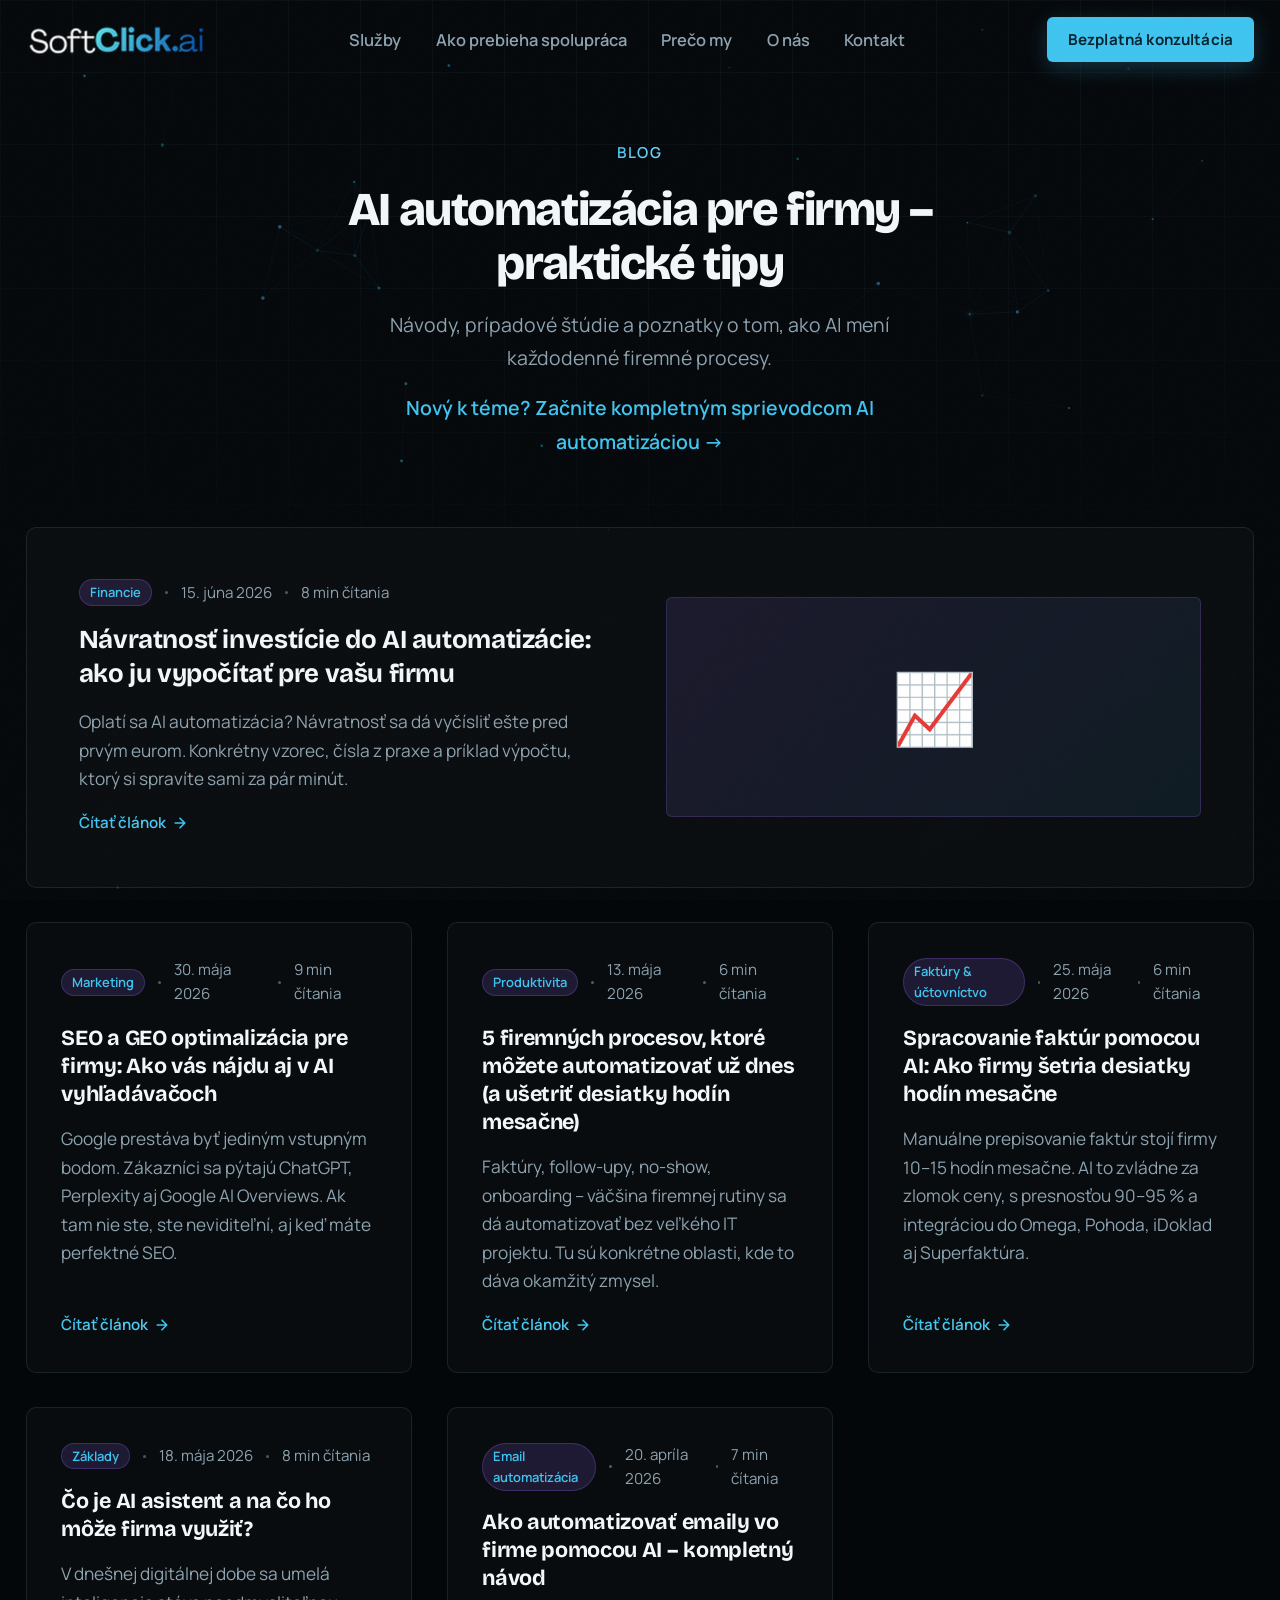
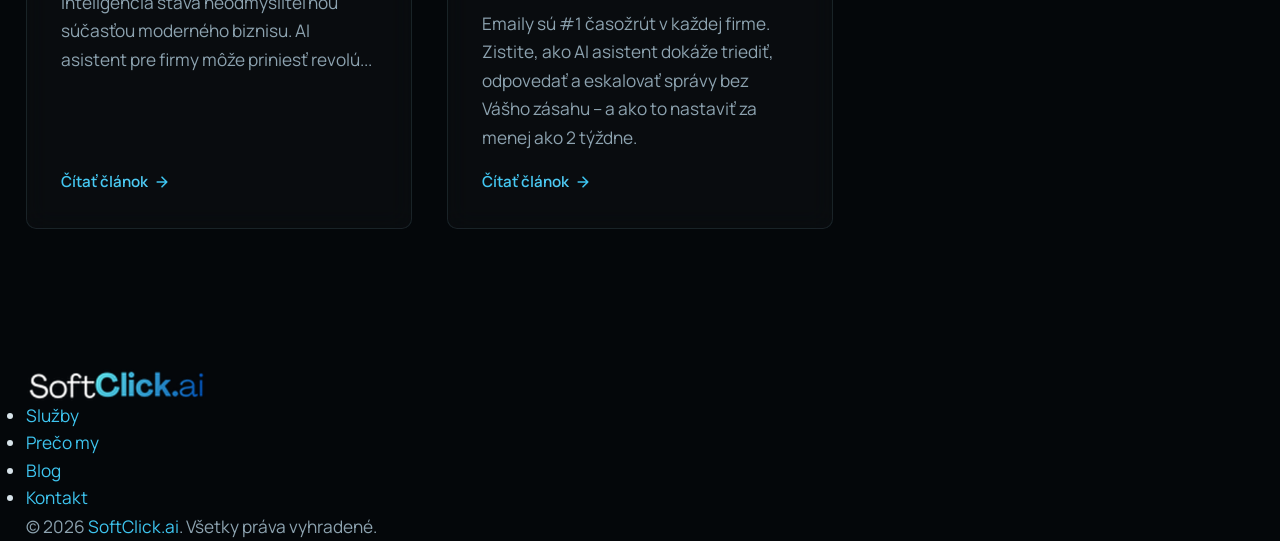
==== blog/index.html @ 1615fe92 "SEO fixes + hero redizajn (fonty, hero-console sekcia) SEO opravy: - Odstranene 2 mrtve odkazy a dup" ====
<!DOCTYPE html>
<html lang="sk">
<head>
  <meta charset="UTF-8">
  <meta name="viewport" content="width=device-width, initial-scale=1.0">
  <title>Blog o AI automatizácii | SoftClick.ai</title>
  <meta name="description" content="Praktické tipy a návody o AI automatizácii pre firmy. Zistite, ako ušetriť 2–4 hodiny denne pomocou AI asistentov, automatizácie emailov a CRM.">
  <meta name="robots" content="index, follow">
  <link rel="canonical" href="https://softclick.ai/blog/">
  <meta property="og:title" content="Blog o AI automatizácii | SoftClick.ai">
  <meta property="og:description" content="Praktické tipy a návody o AI automatizácii pre firmy.">
  <meta property="og:type" content="website">
  <meta property="og:url" content="https://softclick.ai/blog/">
  <meta property="og:image" content="https://softclick.ai/assets/og-image.png">
  <meta property="og:locale" content="sk_SK">
  <meta property="og:site_name" content="SoftClick.ai">
  <link rel="icon" type="image/png" sizes="32x32" href="../assets/favicon-32.png">
  <link rel="icon" type="image/png" sizes="180x180" href="../assets/favicon.png">
  <link rel="apple-touch-icon" sizes="180x180" href="../assets/favicon.png">

  <script type="application/ld+json">
  {
    "@context": "https://schema.org",
    "@type": "Blog",
    "name": "SoftClick.ai Blog",
    "url": "https://softclick.ai/blog/",
    "description": "Praktické tipy a návody o AI automatizácii pre firmy.",
    "publisher": {
      "@type": "Organization",
      "name": "SoftClick.ai",
      "url": "https://softclick.ai",
      "logo": {"@type": "ImageObject", "url": "https://softclick.ai/assets/favicon.png", "width": 180, "height": 180}
    },
    "inLanguage": "sk"
  }
  </script>

  <link rel="preconnect" href="https://fonts.googleapis.com">
  <link rel="preconnect" href="https://fonts.gstatic.com" crossorigin>
  <link href="https://fonts.googleapis.com/css2?family=Bricolage+Grotesque:opsz,wght@12..96,500;12..96,600;12..96,700;12..96,800&family=Manrope:wght@400;500;600;700;800&family=IBM+Plex+Mono:wght@400;500;600&display=swap" rel="stylesheet">
  <link rel="stylesheet" href="../css/variables.css">
  <link rel="stylesheet" href="../css/base.css">
  <link rel="stylesheet" href="../css/header.css">
  <link rel="stylesheet" href="../css/buttons.css">
  <link rel="stylesheet" href="../css/responsive.css">

  <style>
    /* Blog-specific styles */
    .blog-hero {
      text-align: center;
      padding: var(--space-5xl) var(--space-lg) var(--space-3xl);
      max-width: 47.5rem;
      margin: 0 auto;
    }
    .blog-hero__label {
      display: inline-block;
      font-size: var(--font-size-sm);
      font-weight: 600;
      letter-spacing: 0.12em;
      text-transform: uppercase;
      background: linear-gradient(135deg, var(--accent-violet), var(--accent-blue));
      -webkit-background-clip: text;
      -webkit-text-fill-color: transparent;
      background-clip: text;
      margin-bottom: var(--space-md);
    }
    .blog-hero h1 {
      font-size: var(--section-title);
      font-weight: 800;
      color: var(--text-heading);
      line-height: 1.15;
      margin-bottom: var(--space-md);
      letter-spacing: -0.03em;
    }
    .blog-hero p {
      font-size: var(--font-size-lg);
      color: var(--text-muted);
      max-width: 560px;
      margin: 0 auto;
    }

    /* Grid */
    .blog-grid-section {
      max-width: var(--container-max);
      margin: 0 auto;
      padding: 0 var(--container-padding) var(--space-5xl);
    }
    .blog-grid {
      display: grid;
      grid-template-columns: repeat(auto-fill, minmax(340px, 1fr));
      gap: var(--space-xl);
    }

    /* Card */
    .blog-card {
      background: var(--card-bg);
      border: 1px solid var(--card-border);
      border-radius: var(--radius-lg);
      padding: var(--space-xl);
      display: flex;
      flex-direction: column;
      gap: var(--space-md);
      text-decoration: none;
      transition: border-color var(--transition-base), transform var(--transition-base), box-shadow var(--transition-base);
      backdrop-filter: blur(12px);
    }
    .blog-card:hover {
      border-color: var(--card-border-hover);
      transform: translateY(-4px);
      box-shadow: var(--shadow-glow);
    }
    .blog-card__meta {
      display: flex;
      align-items: center;
      gap: var(--space-sm);
      font-size: var(--font-size-sm);
      color: var(--text-muted);
    }
    .blog-card__tag {
      display: inline-block;
      padding: 2px 10px;
      border-radius: var(--radius-full);
      background: rgba(155, 108, 255, 0.15);
      border: 1px solid rgba(155, 108, 255, 0.25);
      color: var(--accent-violet);
      font-size: 0.75rem;
      font-weight: 600;
    }
    .blog-card__dot {
      width: 3px;
      height: 3px;
      border-radius: 50%;
      background: var(--text-muted);
      opacity: 0.5;
    }
    .blog-card h2 {
      font-size: var(--font-size-xl);
      font-weight: 700;
      color: var(--text-heading);
      line-height: 1.3;
      margin: 0;
    }
    .blog-card p {
      font-size: var(--font-size-base);
      color: var(--text-muted);
      line-height: 1.65;
      margin: 0;
      flex: 1;
    }
    .blog-card__cta {
      display: flex;
      align-items: center;
      gap: 6px;
      font-size: var(--font-size-sm);
      font-weight: 600;
      background: linear-gradient(135deg, var(--accent-violet), var(--accent-blue));
      -webkit-background-clip: text;
      -webkit-text-fill-color: transparent;
      background-clip: text;
      margin-top: auto;
    }
    .blog-card__cta svg {
      stroke: var(--accent-violet);
      flex-shrink: 0;
      transition: transform var(--transition-fast);
    }
    .blog-card:hover .blog-card__cta svg {
      transform: translateX(4px);
    }

    /* Featured card */
    .blog-card--featured {
      grid-column: 1 / -1;
      display: grid;
      grid-template-columns: 1fr 1fr;
      gap: var(--space-2xl);
      align-items: center;
      padding: var(--space-2xl);
    }
    .blog-card--featured .blog-card__content {
      display: flex;
      flex-direction: column;
      gap: var(--space-md);
    }
    .blog-card--featured h2 {
      font-size: var(--font-size-2xl);
    }
    .blog-card--featured .blog-card__visual {
      background: linear-gradient(135deg, rgba(155,108,255,0.12) 0%, rgba(61,184,255,0.08) 100%);
      border: 1px solid rgba(155,108,255,0.2);
      border-radius: var(--radius-md);
      height: 220px;
      display: flex;
      align-items: center;
      justify-content: center;
      font-size: 4rem;
    }

    @media (max-width: 768px) {
      .blog-card--featured {
        grid-template-columns: 1fr;
      }
      .blog-card--featured .blog-card__visual {
        display: none;
      }
      .blog-grid {
        grid-template-columns: 1fr;
      }
    }
  </style>
  <noscript><style>body{opacity:1!important;}</style></noscript>
</head>
<body>

  <div class="aurora-bg" aria-hidden="true">
    <div class="aurora-layer aurora-layer--1"></div>
    <div class="aurora-layer aurora-layer--2"></div>
    <div class="aurora-layer aurora-layer--3"></div>
    <div class="aurora-layer aurora-layer--4"></div>
  </div>

  <canvas id="stars-canvas" aria-hidden="true"></canvas>

  <div class="page-wrapper">

    <header class="site-header" role="banner">
      <div class="header-inner">
        <a href="/" class="logo" aria-label="SoftClick.ai – Domov">
          <img src="../assets/logo-header.webp" alt="SoftClick.ai" class="logo-img">
        </a>
        <nav aria-label="Hlavná navigácia">
          <ul class="nav-links">
            <li><a href="/#sluzby">Služby</a></li>
            <li><a href="/#proces">Ako prebieha spolupráca</a></li>
            <li><a href="/#preco">Prečo my</a></li>
            <li><a href="/#onas">O nás</a></li>
            <li><a href="/#kontakt">Kontakt</a></li>
          </ul>
        </nav>
        <div class="header-cta">
          <a href="/#kontakt" class="btn btn-primary btn-sm">Bezplatná konzultácia</a>
        </div>
        <button class="hamburger" aria-label="Otvoriť menu" aria-expanded="false" aria-controls="mobile-menu">
          <span></span><span></span><span></span>
        </button>
      </div>
    </header>

    <main id="main">

      <section class="blog-hero">
        <span class="blog-hero__label">Blog</span>
        <h1>AI automatizácia pre firmy – praktické tipy</h1>
        <p>Návody, prípadové štúdie a poznatky o tom, ako AI mení každodenné firemné procesy.</p>
        <p style="margin-top:var(--space-md)"><a href="/ai-automatizacia.html" style="font-weight:600">Nový k téme? Začnite kompletným sprievodcom AI automatizáciou →</a></p>
      </section>

      <section class="blog-grid-section">
        <div class="blog-grid">

          <!-- Featured article -->
          <a href="/blog/navratnost-investicie-do-ai.html" class="blog-card blog-card--featured">
            <div class="blog-card__content">
              <div class="blog-card__meta">
                <span class="blog-card__tag">Financie</span>
                <span class="blog-card__dot"></span>
                <span>15. júna 2026</span>
                <span class="blog-card__dot"></span>
                <span>8 min čítania</span>
              </div>
              <h2>Návratnosť investície do AI automatizácie: ako ju vypočítať pre vašu firmu</h2>
              <p>Oplatí sa AI automatizácia? Návratnosť sa dá vyčísliť ešte pred prvým eurom. Konkrétny vzorec, čísla z praxe a príklad výpočtu, ktorý si spravíte sami za pár minút.</p>
              <span class="blog-card__cta">
                Čítať článok
                <svg width="16" height="16" viewBox="0 0 20 20" fill="none">
                  <path d="M4 10h12M10 4l6 6-6 6" stroke-width="2" stroke-linecap="round" stroke-linejoin="round"/>
                </svg>
              </span>
            </div>
            <div class="blog-card__visual" aria-hidden="true">📈</div>
          </a>

          <!-- Article: seo-geo-optimalizacia -->
          <a href="/blog/seo-geo-optimalizacia-pre-firmy.html" class="blog-card">
            <div class="blog-card__meta">
              <span class="blog-card__tag">Marketing</span>
              <span class="blog-card__dot"></span>
              <span>30. mája 2026</span>
              <span class="blog-card__dot"></span>
              <span>9 min čítania</span>
            </div>
            <h2>SEO a GEO optimalizácia pre firmy: Ako vás nájdu aj v AI vyhľadávačoch</h2>
            <p>Google prestáva byť jediným vstupným bodom. Zákazníci sa pýtajú ChatGPT, Perplexity aj Google AI Overviews. Ak tam nie ste, ste neviditeľní, aj keď máte perfektné SEO.</p>
            <span class="blog-card__cta">
              Čítať článok
              <svg width="16" height="16" viewBox="0 0 20 20" fill="none">
                <path d="M4 10h12M10 4l6 6-6 6" stroke-width="2" stroke-linecap="round" stroke-linejoin="round"/>
              </svg>
            </span>
          </a>

          <!-- Article: 5-firemnych-procesov -->
          <a href="/blog/5-firemnych-procesov-na-automatizaciu.html" class="blog-card">
            <div class="blog-card__meta">
              <span class="blog-card__tag">Produktivita</span>
              <span class="blog-card__dot"></span>
              <span>13. mája 2026</span>
              <span class="blog-card__dot"></span>
              <span>6 min čítania</span>
            </div>
            <h2>5 firemných procesov, ktoré môžete automatizovať už dnes (a ušetriť desiatky hodín mesačne)</h2>
            <p>Faktúry, follow-upy, no-show, onboarding – väčšina firemnej rutiny sa dá automatizovať bez veľkého IT projektu. Tu sú konkrétne oblasti, kde to dáva okamžitý zmysel.</p>
            <span class="blog-card__cta">
              Čítať článok
              <svg width="16" height="16" viewBox="0 0 20 20" fill="none">
                <path d="M4 10h12M10 4l6 6-6 6" stroke-width="2" stroke-linecap="round" stroke-linejoin="round"/>
              </svg>
            </span>
          </a>

          
          <!-- Article: spracovanie-faktur-ai -->
          <a href="/blog/spracovanie-faktur-ai.html" class="blog-card">
            <div class="blog-card__meta">
              <span class="blog-card__tag">Faktúry &amp; účtovníctvo</span>
              <span class="blog-card__dot"></span>
              <span>25. mája 2026</span>
              <span class="blog-card__dot"></span>
              <span>6 min čítania</span>
            </div>
            <h2>Spracovanie faktúr pomocou AI: Ako firmy šetria desiatky hodín mesačne</h2>
            <p>Manuálne prepisovanie faktúr stojí firmy 10–15 hodín mesačne. AI to zvládne za zlomok ceny, s presnosťou 90–95 % a integráciou do Omega, Pohoda, iDoklad aj Superfaktúra.</p>
            <span class="blog-card__cta">
              Čítať článok
              <svg width="16" height="16" viewBox="0 0 20 20" fill="none">
                <path d="M4 10h12M10 4l6 6-6 6" stroke-width="2" stroke-linecap="round" stroke-linejoin="round"/>
              </svg>
            </span>
          </a>

          <!-- Article: co-je-ai-asistent -->
          <a href="/blog/co-je-ai-asistent.html" class="blog-card">
            <div class="blog-card__meta">
              <span class="blog-card__tag">Základy</span>
              <span class="blog-card__dot"></span>
              <span>18. mája 2026</span>
              <span class="blog-card__dot"></span>
              <span>8 min čítania</span>
            </div>
            <h2>Čo je AI asistent a na čo ho môže firma využiť?</h2>
            <p>V dnešnej digitálnej dobe sa umelá inteligencia stáva neodmysliteľnou súčasťou moderného biznisu. AI asistent pre firmy môže priniesť revolú...</p>
            <span class="blog-card__cta">
              Čítať článok
              <svg width="16" height="16" viewBox="0 0 20 20" fill="none">
                <path d="M4 10h12M10 4l6 6-6 6" stroke-width="2" stroke-linecap="round" stroke-linejoin="round"/>
              </svg>
            </span>
          </a>

          <!-- Article: ai-automatizacia-emailov -->
          <a href="/blog/ai-automatizacia-emailov.html" class="blog-card">
            <div class="blog-card__meta">
              <span class="blog-card__tag">Email automatizácia</span>
              <span class="blog-card__dot"></span>
              <span>20. apríla 2026</span>
              <span class="blog-card__dot"></span>
              <span>7 min čítania</span>
            </div>
            <h2>Ako automatizovať emaily vo firme pomocou AI – kompletný návod</h2>
            <p>Emaily sú #1 časožrút v každej firme. Zistite, ako AI asistent dokáže triediť, odpovedať a eskalovať správy bez Vášho zásahu – a ako to nastaviť za menej ako 2 týždne.</p>
            <span class="blog-card__cta">
              Čítať článok
              <svg width="16" height="16" viewBox="0 0 20 20" fill="none">
                <path d="M4 10h12M10 4l6 6-6 6" stroke-width="2" stroke-linecap="round" stroke-linejoin="round"/>
              </svg>
            </span>
          </a>

        </div>
      </section>

    </main>

    <footer class="site-footer" role="contentinfo">
      <div class="container">
        <div class="footer-inner">
          <a href="/" class="footer-logo logo" aria-label="SoftClick.ai">
            <img src="../assets/logo-header.webp" alt="SoftClick.ai" class="logo-img">
          </a>
          <ul class="footer-links">
            <li><a href="/#sluzby">Služby</a></li>
            <li><a href="/#preco">Prečo my</a></li>
            <li><a href="/blog/">Blog</a></li>
            <li><a href="/#kontakt">Kontakt</a></li>
          </ul>
          <p class="footer-copy">&copy; 2026 <a href="/">SoftClick.ai</a>. Všetky práva vyhradené.</p>
        </div>
      </div>
    </footer>

  </div>

  <script src="../js/stars.js"></script>
  <script src="../js/main.js"></script>
  <script src="../js/animations.js"></script>
</body>
</html>
---- css/variables.css ----
:root {
  /* ============================================================
     SoftClick.ai design system — "Blueprint"
     Ink-black base + one cyan accent drawn from the logo wordmark.
     Single accent temperature, hairline borders, mono details.
     ============================================================ */

  /* Core surfaces */
  --ink-0: #04070A;                       /* page background */
  --ink-1: #070D12;                       /* raised surface */
  --ink-2: #0A1219;                       /* panels, console */
  --line: rgba(151, 194, 216, 0.12);      /* hairline borders */
  --line-strong: rgba(151, 194, 216, 0.26);

  /* Brand accent (from logo gradient) */
  --accent: #3EC5F0;
  --accent-bright: #7ADCFF;
  --accent-deep: #1587C9;
  --accent-ink: #04222F;                  /* text on accent fills */
  --accent-dim: rgba(62, 197, 240, 0.14);

  /* Text */
  --text-heading: #F2F7FA;
  --text-light: #D7E3EA;
  --text-muted: #8DA3B0;

  /* Typography */
  --font-display: 'Bricolage Grotesque', 'Manrope', -apple-system, BlinkMacSystemFont, sans-serif;
  --font-family: 'Manrope', -apple-system, BlinkMacSystemFont, 'Segoe UI', sans-serif;
  --font-mono: 'IBM Plex Mono', 'SF Mono', Menlo, monospace;
  --font-size-base: 1rem;
  --font-size-sm: 0.875rem;
  --font-size-lg: 1.125rem;
  --font-size-xl: 1.25rem;
  --font-size-2xl: 1.5rem;
  --font-size-3xl: 2rem;
  --font-size-4xl: 2.5rem;
  --hero-headline: clamp(2.5rem, 4.2vw + 1rem, 5.25rem);
  --section-title: clamp(1.85rem, 3vw + 0.5rem, 3.1rem);

  /* Spacing */
  --space-xs: 0.5rem;
  --space-sm: 0.75rem;
  --space-md: 1rem;
  --space-lg: 1.5rem;
  --space-xl: 2rem;
  --space-2xl: 3rem;
  --space-3xl: 4rem;
  --space-4xl: 6rem;
  --space-5xl: 8rem;

  /* Layout */
  --container-max: clamp(1280px, 90vw, 1680px);
  --container-padding: 1.5rem;
  --header-height: 80px;
  --header-height-scrolled: 64px;

  /* Border radius — tighter, engineered */
  --radius-sm: 4px;
  --radius-md: 6px;
  --radius-lg: 10px;
  --radius-xl: 14px;
  --radius-full: 9999px;

  /* Transitions */
  --transition-base: 300ms cubic-bezier(0.4, 0, 0.2, 1);
  --transition-fast: 150ms cubic-bezier(0.4, 0, 0.2, 1);
  --transition-slow: 500ms cubic-bezier(0.4, 0, 0.2, 1);

  /* Shadows — depth, not neon */
  --shadow-card: 0 12px 32px rgba(0, 0, 0, 0.35);
  --shadow-glow: 0 8px 28px rgba(62, 197, 240, 0.14);
  --shadow-glow-strong: 0 12px 44px rgba(62, 197, 240, 0.22);

  /* ------------------------------------------------------------
     Legacy aliases — blog pages and older markup reference these
     names inline; they now resolve to the Blueprint palette.
     ------------------------------------------------------------ */
  --deep-navy: var(--ink-0);
  --cosmic-indigo: var(--ink-1);
  --deep-purple: var(--ink-1);
  --accent-violet: var(--accent);
  --accent-blue: var(--accent-bright);
  --accent-magenta: var(--accent);
  --accent-pink: var(--accent-bright);
  --accent-cyan: var(--accent);
  --accent-teal: var(--accent-deep);
  --cta-gradient: linear-gradient(115deg, var(--accent-bright) 0%, var(--accent) 55%, var(--accent-deep) 100%);
  --cta-gradient-hover: linear-gradient(115deg, #93E4FF 0%, #5CD1F7 55%, #1E96DB 100%);
  --card-bg: rgba(255, 255, 255, 0.022);
  --card-border: var(--line);
  --card-border-hover: rgba(62, 197, 240, 0.45);
  --glass-bg: rgba(4, 7, 10, 0.82);
  --glass-border: var(--line);
}
---- css/base.css ----
/* Reset */
*,
*::before,
*::after {
  margin: 0;
  padding: 0;
  box-sizing: border-box;
}

html {
  /* Plynulé škálovanie celého webu so šírkou okna ("zoom").
     ≤1024px → 16px (mobil/tablet bez zmeny), 1920px → ~20,5px, strop 22px pre 2560px+. */
  font-size: clamp(1rem, 0.68rem + 0.5vw, 1.375rem);
  scroll-behavior: smooth;
  -webkit-font-smoothing: antialiased;
  -moz-osx-font-smoothing: grayscale;
  scroll-padding-top: var(--header-height);
}

body {
  font-family: var(--font-family);
  font-size: var(--font-size-base);
  line-height: 1.6;
  color: var(--text-light);
  background-color: var(--ink-0);
  overflow-x: hidden;
  position: relative;
  min-height: 100vh;
}

/* Blueprint grid — fine hairline cells fading toward the bottom */
body::before {
  content: '';
  position: fixed;
  inset: 0;
  background-image:
    linear-gradient(rgba(151, 194, 216, 0.045) 1px, transparent 1px),
    linear-gradient(90deg, rgba(151, 194, 216, 0.045) 1px, transparent 1px);
  background-size: 72px 72px;
  mask-image: radial-gradient(ellipse 120% 90% at 50% 0%, black 30%, transparent 85%);
  -webkit-mask-image: radial-gradient(ellipse 120% 90% at 50% 0%, black 30%, transparent 85%);
  pointer-events: none;
  z-index: 0;
}

/* Film grain — kills the "flat AI gradient" feel */
body::after {
  content: '';
  position: fixed;
  inset: 0;
  background-image: url("data:image/svg+xml,%3Csvg xmlns='http://www.w3.org/2000/svg' width='160' height='160'%3E%3Cfilter id='n'%3E%3CfeTurbulence type='fractalNoise' baseFrequency='0.9' numOctaves='2' stitchTiles='stitch'/%3E%3C/filter%3E%3Crect width='100%25' height='100%25' filter='url(%23n)'/%3E%3C/svg%3E");
  opacity: 0.035;
  pointer-events: none;
  z-index: 5;
}

/* Legacy aurora layers (present in all page shells) — retired */
.aurora-bg {
  display: none;
}

/* Interactive lattice canvas */
#stars-canvas {
  position: fixed;
  top: 0;
  left: 0;
  width: 100%;
  height: 100%;
  z-index: 0;
  pointer-events: none;
}

/* Main content above background */
.page-wrapper {
  position: relative;
  z-index: 1;
}

/* Scroll progress bar (injected by main.js) */
.scroll-progress {
  position: fixed;
  top: 0;
  left: 0;
  width: 100%;
  height: 2px;
  background: var(--cta-gradient);
  transform: scaleX(0);
  transform-origin: left;
  z-index: 1200;
  pointer-events: none;
}

/* Skip to content - accessibility */
.skip-to-content {
  position: absolute;
  top: -100px;
  left: 50%;
  transform: translateX(-50%);
  padding: var(--space-sm) var(--space-lg);
  background: var(--accent);
  color: var(--accent-ink);
  border-radius: var(--radius-md);
  z-index: 10000;
  font-weight: 700;
  text-decoration: none;
  transition: top var(--transition-fast);
}

.skip-to-content:focus {
  top: var(--space-md);
}

/* Container */
.container {
  width: 100%;
  max-width: var(--container-max);
  margin: 0 auto;
  padding: 0 var(--container-padding);
}

/* Section base */
.section {
  padding: var(--space-5xl) 0;
  position: relative;
}

.section-header {
  text-align: center;
  margin-bottom: var(--space-4xl);
}

/* Mono technical label with accent tick */
.section-label {
  display: inline-flex;
  align-items: center;
  gap: 0.6em;
  font-family: var(--font-mono);
  font-size: 0.8rem;
  font-weight: 500;
  text-transform: uppercase;
  letter-spacing: 0.22em;
  color: var(--accent);
  margin-bottom: var(--space-md);
}

.section-label::before,
.section-label::after {
  content: '';
  width: 7px;
  height: 7px;
  border: 1px solid var(--accent);
  transform: rotate(45deg);
  opacity: 0.7;
}

.section-title {
  font-family: var(--font-display);
  font-size: var(--section-title);
  font-weight: 700;
  letter-spacing: -0.02em;
  color: var(--text-heading);
  line-height: 1.15;
  margin-bottom: var(--space-lg);
}

.section-subtitle {
  font-size: var(--font-size-lg);
  color: var(--text-muted);
  max-width: 40rem;
  margin: 0 auto;
  line-height: 1.7;
  text-wrap: pretty;
}

/* Typography */
h1, h2, h3, h4, h5, h6 {
  font-family: var(--font-display);
  font-weight: 700;
  line-height: 1.2;
  letter-spacing: -0.015em;
  color: var(--text-heading);
}

p {
  color: var(--text-muted);
  line-height: 1.7;
  text-wrap: pretty;
}

a {
  color: var(--accent);
  text-decoration: none;
  transition: color var(--transition-fast);
}

a:hover {
  color: var(--accent-bright);
}

/* Focus styles */
:focus-visible {
  outline: 2px solid var(--accent);
  outline-offset: 2px;
}

/* Selection */
::selection {
  background: rgba(62, 197, 240, 0.28);
  color: var(--text-heading);
}

/* Scroll animations */
.animate-on-scroll {
  opacity: 0;
  transform: translateY(26px);
  transition: opacity 0.7s cubic-bezier(0.22, 1, 0.36, 1), transform 0.7s cubic-bezier(0.22, 1, 0.36, 1);
}

.animate-on-scroll.is-visible {
  opacity: 1;
  transform: translateY(0);
}

/* Staggered children */
.stagger-children .animate-on-scroll:nth-child(1) { transition-delay: 0ms; }
.stagger-children .animate-on-scroll:nth-child(2) { transition-delay: 80ms; }
.stagger-children .animate-on-scroll:nth-child(3) { transition-delay: 160ms; }
.stagger-children .animate-on-scroll:nth-child(4) { transition-delay: 240ms; }
.stagger-children .animate-on-scroll:nth-child(5) { transition-delay: 320ms; }
.stagger-children .animate-on-scroll:nth-child(6) { transition-delay: 400ms; }
.stagger-children .animate-on-scroll:nth-child(7) { transition-delay: 480ms; }
.stagger-children .animate-on-scroll:nth-child(8) { transition-delay: 560ms; }
.stagger-children .animate-on-scroll:nth-child(9) { transition-delay: 640ms; }
.stagger-children .animate-on-scroll:nth-child(10) { transition-delay: 720ms; }

/* Spotlight cards — JS feeds --mx/--my as cursor coordinates */
.spotlight-card {
  position: relative;
  overflow: hidden;
}

.spotlight-card::before {
  content: '';
  position: absolute;
  inset: 0;
  background: radial-gradient(320px circle at var(--mx, 50%) var(--my, 50%), rgba(62, 197, 240, 0.09), transparent 65%);
  opacity: 0;
  transition: opacity var(--transition-base);
  pointer-events: none;
}

.spotlight-card:hover::before {
  opacity: 1;
}

/* Corner "+" ticks — the blueprint signature frame */
.plus-frame {
  position: relative;
  border: 1px solid var(--line);
}

.plus-frame > .frame-tick {
  position: absolute;
  width: 15px;
  height: 15px;
  pointer-events: none;
  background-image:
    linear-gradient(var(--accent), var(--accent)),
    linear-gradient(var(--accent), var(--accent));
  background-size: 1px 15px, 15px 1px;
  background-position: center, center;
  background-repeat: no-repeat;
}

.plus-frame > .frame-tick:nth-child(1) { top: -8px; left: -8px; }
.plus-frame > .frame-tick:nth-child(2) { top: -8px; right: -8px; }
.plus-frame > .frame-tick:nth-child(3) { bottom: -8px; left: -8px; }
.plus-frame > .frame-tick:nth-child(4) { bottom: -8px; right: -8px; }

/* Reduced motion */
@media (prefers-reduced-motion: reduce) {
  html {
    scroll-behavior: auto;
  }

  .animate-on-scroll {
    opacity: 1;
    transform: none;
    transition: none;
  }

  *,
  *::before,
  *::after {
    animation-duration: 0.01ms !important;
    animation-iteration-count: 1 !important;
    transition-duration: 0.01ms !important;
  }
}

/* Utility: gradient text (brand cyan, echoes the logo wordmark) */
.gradient-text {
  background: var(--cta-gradient);
  -webkit-background-clip: text;
  background-clip: text;
  -webkit-text-fill-color: transparent;
}

/* Utility: divider line */
.section-divider {
  width: 100%;
  height: 1px;
  background: linear-gradient(90deg, transparent, var(--line), transparent);
  border: none;
}

/* Image defaults */
img {
  max-width: 100%;
  height: auto;
  display: block;
}
---- css/header.css ----
/* ===== STICKY HEADER ===== */
.site-header {
  position: fixed;
  top: 0;
  left: 0;
  width: 100%;
  height: var(--header-height);
  z-index: 1000;
  transition: all var(--transition-base);
  background: transparent;
}

.site-header.scrolled {
  height: var(--header-height-scrolled);
  background: var(--glass-bg);
  backdrop-filter: blur(16px);
  -webkit-backdrop-filter: blur(16px);
  border-bottom: 1px solid var(--line);
}

.header-inner {
  display: flex;
  align-items: center;
  justify-content: space-between;
  height: 100%;
  max-width: var(--container-max);
  margin: 0 auto;
  padding: 0 var(--container-padding);
}

/* Logo */
.logo {
  display: flex;
  align-items: center;
  gap: 0.5rem;
  text-decoration: none;
  font-size: 1.35rem;
  font-weight: 700;
  letter-spacing: -0.02em;
  z-index: 1001;
  flex-shrink: 0;
}

.logo-img {
  height: 34px;
  width: auto;
  transition: height var(--transition-base);
}

.site-header.scrolled .logo-img {
  height: 28px;
}

/* Navigation */
.nav-links {
  display: flex;
  align-items: center;
  gap: var(--space-xl);
  list-style: none;
}

.nav-links a {
  color: var(--text-muted);
  font-size: 0.95rem;
  font-weight: 600;
  transition: color var(--transition-fast);
  text-decoration: none;
  position: relative;
}

.nav-links a::after {
  content: '';
  position: absolute;
  bottom: -6px;
  left: 0;
  width: 100%;
  height: 1px;
  background: var(--accent);
  transform: scaleX(0);
  transform-origin: left;
  transition: transform var(--transition-base);
}

.nav-links a:hover {
  color: var(--text-heading);
}

.nav-links a:hover::after {
  transform: scaleX(1);
}

/* Scrollspy — current section */
.nav-links a.active {
  color: var(--accent);
}

.nav-links a.active::after {
  transform: scaleX(1);
}

/* Header CTA */
.header-cta {
  display: flex;
  align-items: center;
  gap: var(--space-md);
}

/* Hamburger */
.hamburger {
  display: none;
  flex-direction: column;
  justify-content: center;
  align-items: center;
  width: 40px;
  height: 40px;
  background: none;
  border: none;
  cursor: pointer;
  z-index: 1001;
  padding: 0;
}

.hamburger span {
  display: block;
  width: 24px;
  height: 2px;
  background: var(--text-light);
  border-radius: 2px;
  transition: all var(--transition-base);
}

.hamburger span:nth-child(1) {
  margin-bottom: 6px;
}

.hamburger span:nth-child(2) {
  margin-bottom: 6px;
}

/* Hamburger active state */
.hamburger.active span:nth-child(1) {
  transform: rotate(45deg) translate(5px, 6px);
}

.hamburger.active span:nth-child(2) {
  opacity: 0;
  transform: scaleX(0);
}

.hamburger.active span:nth-child(3) {
  transform: rotate(-45deg) translate(5px, -6px);
}

/* Mobile Menu Overlay */
.mobile-menu {
  display: none;
  position: fixed;
  top: 0;
  left: 0;
  width: 100%;
  height: 100vh;
  height: 100dvh;
  background: rgba(4, 7, 10, 0.96);
  backdrop-filter: blur(20px);
  -webkit-backdrop-filter: blur(20px);
  z-index: 999;
  opacity: 0;
  visibility: hidden;
  transition: opacity var(--transition-base), visibility var(--transition-base);
}

.mobile-menu.open {
  opacity: 1;
  visibility: visible;
}

.mobile-menu-inner {
  display: flex;
  flex-direction: column;
  justify-content: center;
  align-items: center;
  height: 100%;
  gap: var(--space-xl);
}

.mobile-menu-inner a {
  color: var(--text-light);
  font-family: var(--font-display);
  font-size: var(--font-size-2xl);
  font-weight: 600;
  text-decoration: none;
  opacity: 0;
  transform: translateY(20px);
  transition: opacity 0.4s ease, transform 0.4s ease, color var(--transition-fast);
}

.mobile-menu.open .mobile-menu-inner a {
  opacity: 1;
  transform: translateY(0);
}

.mobile-menu.open .mobile-menu-inner a:nth-child(1) { transition-delay: 100ms; }
.mobile-menu.open .mobile-menu-inner a:nth-child(2) { transition-delay: 150ms; }
.mobile-menu.open .mobile-menu-inner a:nth-child(3) { transition-delay: 200ms; }
.mobile-menu.open .mobile-menu-inner a:nth-child(4) { transition-delay: 250ms; }
.mobile-menu.open .mobile-menu-inner a:nth-child(5) { transition-delay: 300ms; }
.mobile-menu.open .mobile-menu-inner a:nth-child(6) { transition-delay: 350ms; }
.mobile-menu.open .mobile-menu-inner a:nth-child(7) { transition-delay: 400ms; }
.mobile-menu.open .mobile-menu-inner a:nth-child(8) { transition-delay: 450ms; }

.mobile-menu-inner a:hover {
  color: var(--accent);
}

/* Mobile language toggle animation */
.mobile-menu-inner .mobile-lang-toggle {
  opacity: 0;
  transform: translateY(20px);
  transition: opacity 0.4s ease, transform 0.4s ease;
}

.mobile-menu.open .mobile-menu-inner .mobile-lang-toggle {
  opacity: 1;
  transform: translateY(0);
  transition-delay: 380ms;
}
---- css/buttons.css ----
/* ===== BUTTONS ===== */

/* Base button */
.btn {
  display: inline-flex;
  align-items: center;
  justify-content: center;
  gap: var(--space-sm);
  font-family: var(--font-family);
  font-weight: 700;
  font-size: var(--font-size-base);
  letter-spacing: 0.01em;
  text-decoration: none;
  cursor: pointer;
  border-radius: var(--radius-md);
  padding: 0.85rem 1.9rem;
  transition: background var(--transition-base), border-color var(--transition-base),
              color var(--transition-base), box-shadow var(--transition-base);
  will-change: transform;
}

/* ===== PRIMARY CTA — solid brand cyan, ink text ===== */
.btn-primary {
  background: var(--accent);
  border: 1px solid transparent;
  color: var(--accent-ink);
  box-shadow: 0 6px 22px rgba(62, 197, 240, 0.22);
}

.btn-primary:hover {
  background: var(--accent-bright);
  color: var(--accent-ink);
  box-shadow: 0 10px 32px rgba(62, 197, 240, 0.32);
}

.btn-primary:active {
  transform: scale(0.98);
}

/* ===== SECONDARY — hairline outline ===== */
.btn-secondary {
  background: transparent;
  border: 1px solid var(--line-strong);
  color: var(--text-light);
}

.btn-secondary:hover {
  border-color: var(--accent);
  color: var(--text-heading);
  background: var(--accent-dim);
}

.btn-secondary:active {
  transform: scale(0.98);
}

/* ===== SMALL BUTTON (Header) ===== */
.btn-sm {
  padding: 0.55rem 1.15rem;
  font-size: var(--font-size-sm);
}

/* ===== LARGE BUTTON ===== */
.btn-lg {
  padding: 1rem 2.3rem;
  font-size: var(--font-size-lg);
}

/* ===== DOUBLE CHEVRON ARROW ===== */
.btn-arrow {
  display: inline-flex;
  width: 20px;
  height: 20px;
  margin-left: 0.35rem;
  transition: transform 0.3s cubic-bezier(0.22, 1, 0.36, 1);
}

.btn:hover .btn-arrow {
  transform: translateX(4px);
}

/* Focus visible */
.btn:focus-visible {
  outline: 2px solid var(--accent);
  outline-offset: 3px;
}
---- css/responsive.css ----
/* ===== RESPONSIVE STYLES ===== */

/* Tablet: 768px - 1023px */
@media (max-width: 1023px) {
  :root {
    --container-padding: 1.25rem;
  }

  .nav-links {
    display: none;
  }

  .header-cta .btn,
  .header-cta .lang-toggle {
    display: none;
  }

  .hamburger {
    display: flex;
  }

  .mobile-menu {
    display: block;
  }

  .hero-content {
    max-width: 100%;
  }

  .services-split {
    grid-template-columns: 1fr;
    gap: var(--space-2xl);
  }

  .services-left {
    position: static;
    height: auto;
    overflow: visible;
    padding: 0;
  }

  .services-right {
    padding-top: 0;
    padding-bottom: var(--space-2xl);
  }

  .stats-grid {
    grid-template-columns: repeat(2, 1fr);
  }

  .benefits-grid {
    grid-template-columns: repeat(2, 1fr);
  }

  .references-grid {
    grid-template-columns: repeat(2, 1fr);
  }

  .contact-grid {
    grid-template-columns: 1fr;
    gap: var(--space-2xl);
  }

  .process-timeline {
    max-width: 100%;
  }

  .carousel-video {
    max-height: 360px;
  }
}

/* Mobile: up to 767px */
@media (max-width: 767px) {
  :root {
    --space-5xl: 5rem;
    --space-4xl: 3.5rem;
    --container-padding: 1rem;
  }

  .hero {
    min-height: auto;
    padding-top: calc(var(--header-height) + var(--space-2xl));
    padding-bottom: var(--space-3xl);
  }

  .hero-headline {
    letter-spacing: -0.02em;
  }

  .hero-cta-group {
    flex-direction: column;
    align-items: stretch;
  }

  .hero-cta-group .btn {
    width: 100%;
    text-align: center;
  }

  .hero-orb {
    width: 300px;
    height: 300px;
    right: -20%;
    top: 5%;
  }

  .stats-grid {
    grid-template-columns: repeat(2, 1fr);
    gap: var(--space-md);
  }

  .stat-item {
    padding: var(--space-md);
  }

  .services-cards-grid {
    grid-template-columns: 1fr;
  }

  .carousel-video {
    max-height: 260px;
  }

  .carousel-controls {
    gap: var(--space-md);
    padding: var(--space-sm) var(--space-md);
  }

  .process-step {
    gap: var(--space-lg);
  }

  .process-step-number {
    width: 40px;
    height: 40px;
    font-size: var(--font-size-base);
  }

  .process-timeline::before {
    left: 19px;
  }

  .benefits-grid {
    grid-template-columns: 1fr;
  }

  .references-grid {
    grid-template-columns: 1fr;
  }

  .pricing-card {
    padding: var(--space-2xl) var(--space-lg);
  }

  .team-wrapper {
    grid-template-columns: 1fr;
  }

  .team-card {
    padding: var(--space-2xl);
  }

  .faq-question {
    font-size: var(--font-size-base);
    padding: var(--space-lg) 0;
  }

  .contact-grid {
    gap: var(--space-2xl);
  }

  .contact-form {
    padding: var(--space-lg);
  }

  .footer-inner {
    flex-direction: column;
    text-align: center;
  }

  .footer-links {
    flex-wrap: wrap;
    justify-content: center;
    gap: var(--space-md);
  }

  .section-header {
    margin-bottom: var(--space-2xl);
  }

  .mobile-menu-inner a {
    font-size: var(--font-size-xl);
  }
}

/* Small mobile: up to 400px */
@media (max-width: 400px) {
  :root {
    --container-padding: 0.875rem;
  }

  .stats-grid {
    grid-template-columns: 1fr 1fr;
  }

  .stat-number {
    font-size: 2rem;
  }
}

/* Wide screens: šírku obsahu rieši plynulý clamp v --container-max (variables.css). */
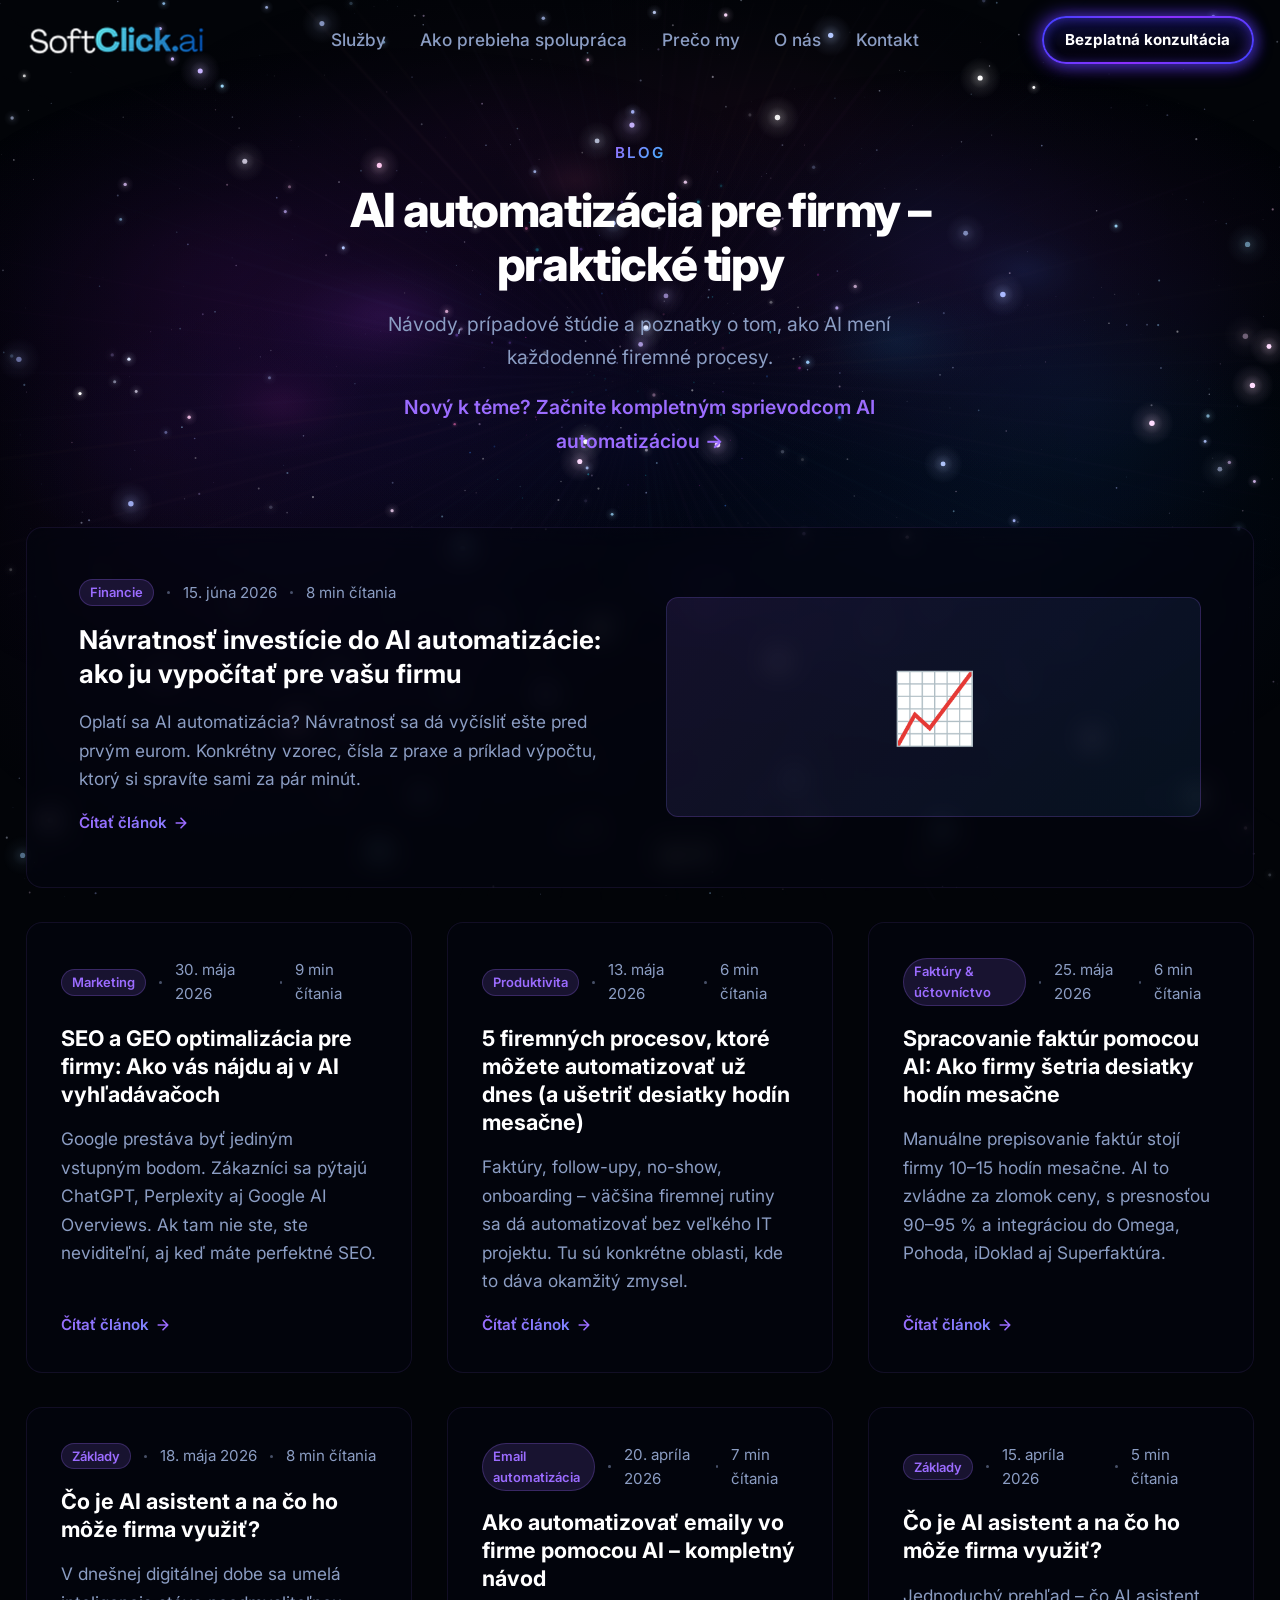
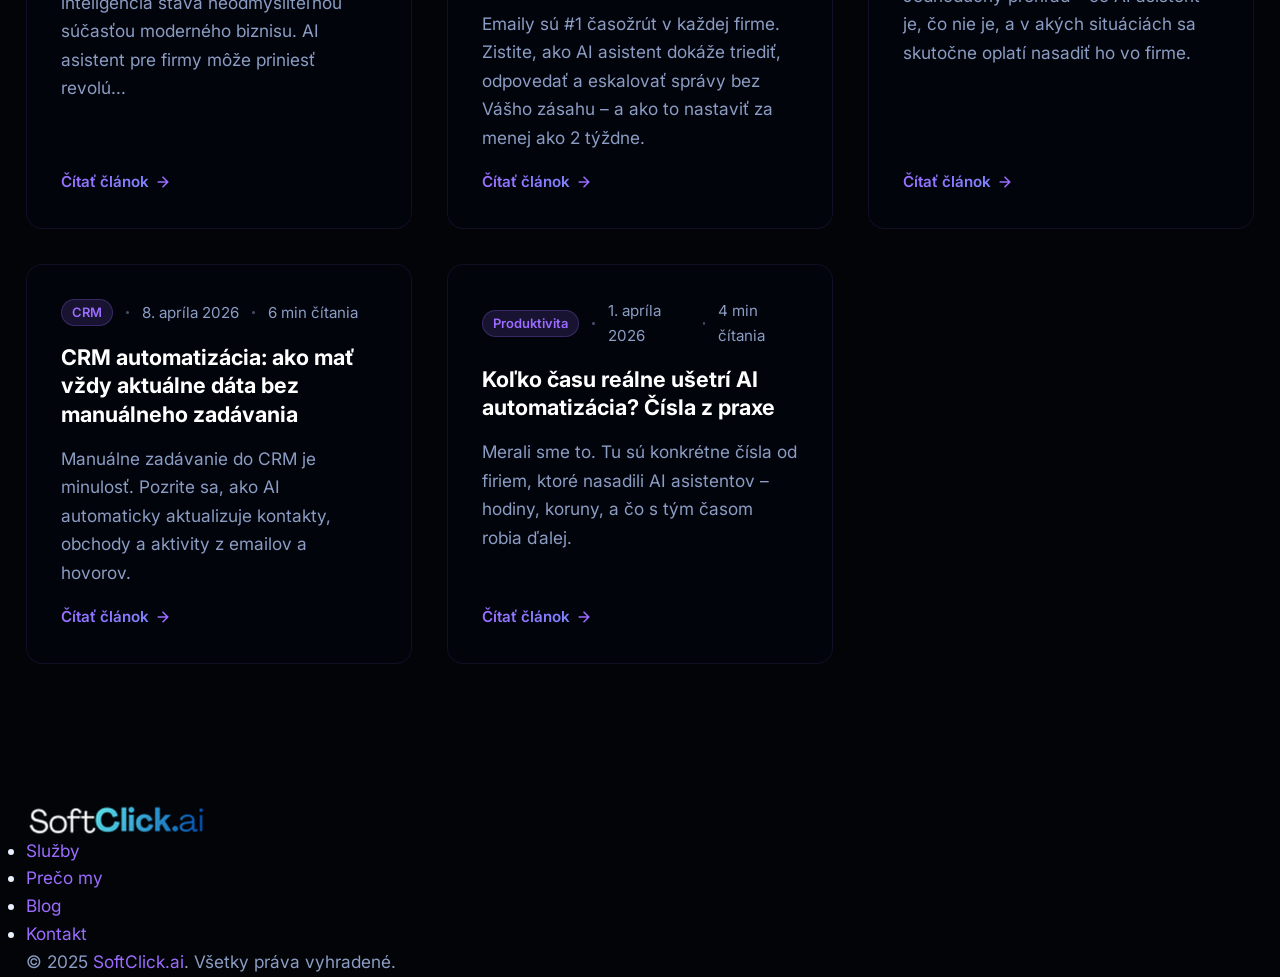
==== commit 797ad20d: "Revert "SEO fixes + hero redizajn (fonty, hero-console sekcia)" This reverts commit 1615fe9283f26c86" ====
--- a/blog/index.html
+++ b/blog/index.html
@@ -1,407 +1,464 @@
-<!DOCTYPE html>
-<html lang="sk">
-<head>
-  <meta charset="UTF-8">
-  <meta name="viewport" content="width=device-width, initial-scale=1.0">
-  <title>Blog o AI automatizácii | SoftClick.ai</title>
-  <meta name="description" content="Praktické tipy a návody o AI automatizácii pre firmy. Zistite, ako ušetriť 2–4 hodiny denne pomocou AI asistentov, automatizácie emailov a CRM.">
-  <meta name="robots" content="index, follow">
-  <link rel="canonical" href="https://softclick.ai/blog/">
-  <meta property="og:title" content="Blog o AI automatizácii | SoftClick.ai">
-  <meta property="og:description" content="Praktické tipy a návody o AI automatizácii pre firmy.">
-  <meta property="og:type" content="website">
-  <meta property="og:url" content="https://softclick.ai/blog/">
-  <meta property="og:image" content="https://softclick.ai/assets/og-image.png">
-  <meta property="og:locale" content="sk_SK">
-  <meta property="og:site_name" content="SoftClick.ai">
-  <link rel="icon" type="image/png" sizes="32x32" href="../assets/favicon-32.png">
-  <link rel="icon" type="image/png" sizes="180x180" href="../assets/favicon.png">
-  <link rel="apple-touch-icon" sizes="180x180" href="../assets/favicon.png">
-
-  <script type="application/ld+json">
-  {
-    "@context": "https://schema.org",
-    "@type": "Blog",
-    "name": "SoftClick.ai Blog",
-    "url": "https://softclick.ai/blog/",
-    "description": "Praktické tipy a návody o AI automatizácii pre firmy.",
-    "publisher": {
-      "@type": "Organization",
-      "name": "SoftClick.ai",
-      "url": "https://softclick.ai",
-      "logo": {"@type": "ImageObject", "url": "https://softclick.ai/assets/favicon.png", "width": 180, "height": 180}
-    },
-    "inLanguage": "sk"
-  }
-  </script>
-
-  <link rel="preconnect" href="https://fonts.googleapis.com">
-  <link rel="preconnect" href="https://fonts.gstatic.com" crossorigin>
-  <link href="https://fonts.googleapis.com/css2?family=Bricolage+Grotesque:opsz,wght@12..96,500;12..96,600;12..96,700;12..96,800&family=Manrope:wght@400;500;600;700;800&family=IBM+Plex+Mono:wght@400;500;600&display=swap" rel="stylesheet">
-  <link rel="stylesheet" href="../css/variables.css">
-  <link rel="stylesheet" href="../css/base.css">
-  <link rel="stylesheet" href="../css/header.css">
-  <link rel="stylesheet" href="../css/buttons.css">
-  <link rel="stylesheet" href="../css/responsive.css">
-
-  <style>
-    /* Blog-specific styles */
-    .blog-hero {
-      text-align: center;
-      padding: var(--space-5xl) var(--space-lg) var(--space-3xl);
-      max-width: 47.5rem;
-      margin: 0 auto;
-    }
-    .blog-hero__label {
-      display: inline-block;
-      font-size: var(--font-size-sm);
-      font-weight: 600;
-      letter-spacing: 0.12em;
-      text-transform: uppercase;
-      background: linear-gradient(135deg, var(--accent-violet), var(--accent-blue));
-      -webkit-background-clip: text;
-      -webkit-text-fill-color: transparent;
-      background-clip: text;
-      margin-bottom: var(--space-md);
-    }
-    .blog-hero h1 {
-      font-size: var(--section-title);
-      font-weight: 800;
-      color: var(--text-heading);
-      line-height: 1.15;
-      margin-bottom: var(--space-md);
-      letter-spacing: -0.03em;
-    }
-    .blog-hero p {
-      font-size: var(--font-size-lg);
-      color: var(--text-muted);
-      max-width: 560px;
-      margin: 0 auto;
-    }
-
-    /* Grid */
-    .blog-grid-section {
-      max-width: var(--container-max);
-      margin: 0 auto;
-      padding: 0 var(--container-padding) var(--space-5xl);
-    }
-    .blog-grid {
-      display: grid;
-      grid-template-columns: repeat(auto-fill, minmax(340px, 1fr));
-      gap: var(--space-xl);
-    }
-
-    /* Card */
-    .blog-card {
-      background: var(--card-bg);
-      border: 1px solid var(--card-border);
-      border-radius: var(--radius-lg);
-      padding: var(--space-xl);
-      display: flex;
-      flex-direction: column;
-      gap: var(--space-md);
-      text-decoration: none;
-      transition: border-color var(--transition-base), transform var(--transition-base), box-shadow var(--transition-base);
-      backdrop-filter: blur(12px);
-    }
-    .blog-card:hover {
-      border-color: var(--card-border-hover);
-      transform: translateY(-4px);
-      box-shadow: var(--shadow-glow);
-    }
-    .blog-card__meta {
-      display: flex;
-      align-items: center;
-      gap: var(--space-sm);
-      font-size: var(--font-size-sm);
-      color: var(--text-muted);
-    }
-    .blog-card__tag {
-      display: inline-block;
-      padding: 2px 10px;
-      border-radius: var(--radius-full);
-      background: rgba(155, 108, 255, 0.15);
-      border: 1px solid rgba(155, 108, 255, 0.25);
-      color: var(--accent-violet);
-      font-size: 0.75rem;
-      font-weight: 600;
-    }
-    .blog-card__dot {
-      width: 3px;
-      height: 3px;
-      border-radius: 50%;
-      background: var(--text-muted);
-      opacity: 0.5;
-    }
-    .blog-card h2 {
-      font-size: var(--font-size-xl);
-      font-weight: 700;
-      color: var(--text-heading);
-      line-height: 1.3;
-      margin: 0;
-    }
-    .blog-card p {
-      font-size: var(--font-size-base);
-      color: var(--text-muted);
-      line-height: 1.65;
-      margin: 0;
-      flex: 1;
-    }
-    .blog-card__cta {
-      display: flex;
-      align-items: center;
-      gap: 6px;
-      font-size: var(--font-size-sm);
-      font-weight: 600;
-      background: linear-gradient(135deg, var(--accent-violet), var(--accent-blue));
-      -webkit-background-clip: text;
-      -webkit-text-fill-color: transparent;
-      background-clip: text;
-      margin-top: auto;
-    }
-    .blog-card__cta svg {
-      stroke: var(--accent-violet);
-      flex-shrink: 0;
-      transition: transform var(--transition-fast);
-    }
-    .blog-card:hover .blog-card__cta svg {
-      transform: translateX(4px);
-    }
-
-    /* Featured card */
-    .blog-card--featured {
-      grid-column: 1 / -1;
-      display: grid;
-      grid-template-columns: 1fr 1fr;
-      gap: var(--space-2xl);
-      align-items: center;
-      padding: var(--space-2xl);
-    }
-    .blog-card--featured .blog-card__content {
-      display: flex;
-      flex-direction: column;
-      gap: var(--space-md);
-    }
-    .blog-card--featured h2 {
-      font-size: var(--font-size-2xl);
-    }
-    .blog-card--featured .blog-card__visual {
-      background: linear-gradient(135deg, rgba(155,108,255,0.12) 0%, rgba(61,184,255,0.08) 100%);
-      border: 1px solid rgba(155,108,255,0.2);
-      border-radius: var(--radius-md);
-      height: 220px;
-      display: flex;
-      align-items: center;
-      justify-content: center;
-      font-size: 4rem;
-    }
-
-    @media (max-width: 768px) {
-      .blog-card--featured {
-        grid-template-columns: 1fr;
-      }
-      .blog-card--featured .blog-card__visual {
-        display: none;
-      }
-      .blog-grid {
-        grid-template-columns: 1fr;
-      }
-    }
-  </style>
-  <noscript><style>body{opacity:1!important;}</style></noscript>
-</head>
-<body>
-
-  <div class="aurora-bg" aria-hidden="true">
-    <div class="aurora-layer aurora-layer--1"></div>
-    <div class="aurora-layer aurora-layer--2"></div>
-    <div class="aurora-layer aurora-layer--3"></div>
-    <div class="aurora-layer aurora-layer--4"></div>
-  </div>
-
-  <canvas id="stars-canvas" aria-hidden="true"></canvas>
-
-  <div class="page-wrapper">
-
-    <header class="site-header" role="banner">
-      <div class="header-inner">
-        <a href="/" class="logo" aria-label="SoftClick.ai – Domov">
-          <img src="../assets/logo-header.webp" alt="SoftClick.ai" class="logo-img">
-        </a>
-        <nav aria-label="Hlavná navigácia">
-          <ul class="nav-links">
-            <li><a href="/#sluzby">Služby</a></li>
-            <li><a href="/#proces">Ako prebieha spolupráca</a></li>
-            <li><a href="/#preco">Prečo my</a></li>
-            <li><a href="/#onas">O nás</a></li>
-            <li><a href="/#kontakt">Kontakt</a></li>
-          </ul>
-        </nav>
-        <div class="header-cta">
-          <a href="/#kontakt" class="btn btn-primary btn-sm">Bezplatná konzultácia</a>
-        </div>
-        <button class="hamburger" aria-label="Otvoriť menu" aria-expanded="false" aria-controls="mobile-menu">
-          <span></span><span></span><span></span>
-        </button>
-      </div>
-    </header>
-
-    <main id="main">
-
-      <section class="blog-hero">
-        <span class="blog-hero__label">Blog</span>
-        <h1>AI automatizácia pre firmy – praktické tipy</h1>
-        <p>Návody, prípadové štúdie a poznatky o tom, ako AI mení každodenné firemné procesy.</p>
-        <p style="margin-top:var(--space-md)"><a href="/ai-automatizacia.html" style="font-weight:600">Nový k téme? Začnite kompletným sprievodcom AI automatizáciou →</a></p>
-      </section>
-
-      <section class="blog-grid-section">
-        <div class="blog-grid">
-
-          <!-- Featured article -->
-          <a href="/blog/navratnost-investicie-do-ai.html" class="blog-card blog-card--featured">
-            <div class="blog-card__content">
-              <div class="blog-card__meta">
-                <span class="blog-card__tag">Financie</span>
-                <span class="blog-card__dot"></span>
-                <span>15. júna 2026</span>
-                <span class="blog-card__dot"></span>
-                <span>8 min čítania</span>
-              </div>
-              <h2>Návratnosť investície do AI automatizácie: ako ju vypočítať pre vašu firmu</h2>
-              <p>Oplatí sa AI automatizácia? Návratnosť sa dá vyčísliť ešte pred prvým eurom. Konkrétny vzorec, čísla z praxe a príklad výpočtu, ktorý si spravíte sami za pár minút.</p>
-              <span class="blog-card__cta">
-                Čítať článok
-                <svg width="16" height="16" viewBox="0 0 20 20" fill="none">
-                  <path d="M4 10h12M10 4l6 6-6 6" stroke-width="2" stroke-linecap="round" stroke-linejoin="round"/>
-                </svg>
-              </span>
-            </div>
-            <div class="blog-card__visual" aria-hidden="true">📈</div>
-          </a>
-
-          <!-- Article: seo-geo-optimalizacia -->
-          <a href="/blog/seo-geo-optimalizacia-pre-firmy.html" class="blog-card">
-            <div class="blog-card__meta">
-              <span class="blog-card__tag">Marketing</span>
-              <span class="blog-card__dot"></span>
-              <span>30. mája 2026</span>
-              <span class="blog-card__dot"></span>
-              <span>9 min čítania</span>
-            </div>
-            <h2>SEO a GEO optimalizácia pre firmy: Ako vás nájdu aj v AI vyhľadávačoch</h2>
-            <p>Google prestáva byť jediným vstupným bodom. Zákazníci sa pýtajú ChatGPT, Perplexity aj Google AI Overviews. Ak tam nie ste, ste neviditeľní, aj keď máte perfektné SEO.</p>
-            <span class="blog-card__cta">
-              Čítať článok
-              <svg width="16" height="16" viewBox="0 0 20 20" fill="none">
-                <path d="M4 10h12M10 4l6 6-6 6" stroke-width="2" stroke-linecap="round" stroke-linejoin="round"/>
-              </svg>
-            </span>
-          </a>
-
-          <!-- Article: 5-firemnych-procesov -->
-          <a href="/blog/5-firemnych-procesov-na-automatizaciu.html" class="blog-card">
-            <div class="blog-card__meta">
-              <span class="blog-card__tag">Produktivita</span>
-              <span class="blog-card__dot"></span>
-              <span>13. mája 2026</span>
-              <span class="blog-card__dot"></span>
-              <span>6 min čítania</span>
-            </div>
-            <h2>5 firemných procesov, ktoré môžete automatizovať už dnes (a ušetriť desiatky hodín mesačne)</h2>
-            <p>Faktúry, follow-upy, no-show, onboarding – väčšina firemnej rutiny sa dá automatizovať bez veľkého IT projektu. Tu sú konkrétne oblasti, kde to dáva okamžitý zmysel.</p>
-            <span class="blog-card__cta">
-              Čítať článok
-              <svg width="16" height="16" viewBox="0 0 20 20" fill="none">
-                <path d="M4 10h12M10 4l6 6-6 6" stroke-width="2" stroke-linecap="round" stroke-linejoin="round"/>
-              </svg>
-            </span>
-          </a>
-
-          
-          <!-- Article: spracovanie-faktur-ai -->
-          <a href="/blog/spracovanie-faktur-ai.html" class="blog-card">
-            <div class="blog-card__meta">
-              <span class="blog-card__tag">Faktúry &amp; účtovníctvo</span>
-              <span class="blog-card__dot"></span>
-              <span>25. mája 2026</span>
-              <span class="blog-card__dot"></span>
-              <span>6 min čítania</span>
-            </div>
-            <h2>Spracovanie faktúr pomocou AI: Ako firmy šetria desiatky hodín mesačne</h2>
-            <p>Manuálne prepisovanie faktúr stojí firmy 10–15 hodín mesačne. AI to zvládne za zlomok ceny, s presnosťou 90–95 % a integráciou do Omega, Pohoda, iDoklad aj Superfaktúra.</p>
-            <span class="blog-card__cta">
-              Čítať článok
-              <svg width="16" height="16" viewBox="0 0 20 20" fill="none">
-                <path d="M4 10h12M10 4l6 6-6 6" stroke-width="2" stroke-linecap="round" stroke-linejoin="round"/>
-              </svg>
-            </span>
-          </a>
-
-          <!-- Article: co-je-ai-asistent -->
-          <a href="/blog/co-je-ai-asistent.html" class="blog-card">
-            <div class="blog-card__meta">
-              <span class="blog-card__tag">Základy</span>
-              <span class="blog-card__dot"></span>
-              <span>18. mája 2026</span>
-              <span class="blog-card__dot"></span>
-              <span>8 min čítania</span>
-            </div>
-            <h2>Čo je AI asistent a na čo ho môže firma využiť?</h2>
-            <p>V dnešnej digitálnej dobe sa umelá inteligencia stáva neodmysliteľnou súčasťou moderného biznisu. AI asistent pre firmy môže priniesť revolú...</p>
-            <span class="blog-card__cta">
-              Čítať článok
-              <svg width="16" height="16" viewBox="0 0 20 20" fill="none">
-                <path d="M4 10h12M10 4l6 6-6 6" stroke-width="2" stroke-linecap="round" stroke-linejoin="round"/>
-              </svg>
-            </span>
-          </a>
-
-          <!-- Article: ai-automatizacia-emailov -->
-          <a href="/blog/ai-automatizacia-emailov.html" class="blog-card">
-            <div class="blog-card__meta">
-              <span class="blog-card__tag">Email automatizácia</span>
-              <span class="blog-card__dot"></span>
-              <span>20. apríla 2026</span>
-              <span class="blog-card__dot"></span>
-              <span>7 min čítania</span>
-            </div>
-            <h2>Ako automatizovať emaily vo firme pomocou AI – kompletný návod</h2>
-            <p>Emaily sú #1 časožrút v každej firme. Zistite, ako AI asistent dokáže triediť, odpovedať a eskalovať správy bez Vášho zásahu – a ako to nastaviť za menej ako 2 týždne.</p>
-            <span class="blog-card__cta">
-              Čítať článok
-              <svg width="16" height="16" viewBox="0 0 20 20" fill="none">
-                <path d="M4 10h12M10 4l6 6-6 6" stroke-width="2" stroke-linecap="round" stroke-linejoin="round"/>
-              </svg>
-            </span>
-          </a>
-
-        </div>
-      </section>
-
-    </main>
-
-    <footer class="site-footer" role="contentinfo">
-      <div class="container">
-        <div class="footer-inner">
-          <a href="/" class="footer-logo logo" aria-label="SoftClick.ai">
-            <img src="../assets/logo-header.webp" alt="SoftClick.ai" class="logo-img">
-          </a>
-          <ul class="footer-links">
-            <li><a href="/#sluzby">Služby</a></li>
-            <li><a href="/#preco">Prečo my</a></li>
-            <li><a href="/blog/">Blog</a></li>
-            <li><a href="/#kontakt">Kontakt</a></li>
-          </ul>
-          <p class="footer-copy">&copy; 2026 <a href="/">SoftClick.ai</a>. Všetky práva vyhradené.</p>
-        </div>
-      </div>
-    </footer>
-
-  </div>
-
-  <script src="../js/stars.js"></script>
-  <script src="../js/main.js"></script>
-  <script src="../js/animations.js"></script>
-</body>
-</html>
+<!DOCTYPE html>
+<html lang="sk">
+<head>
+  <meta charset="UTF-8">
+  <meta name="viewport" content="width=device-width, initial-scale=1.0">
+  <title>Blog o AI automatizácii | SoftClick.ai</title>
+  <meta name="description" content="Praktické tipy a návody o AI automatizácii pre firmy. Zistite, ako ušetriť 2–4 hodiny denne pomocou AI asistentov, automatizácie emailov a CRM.">
+  <meta name="robots" content="index, follow">
+  <link rel="canonical" href="https://softclick.ai/blog/">
+  <meta property="og:title" content="Blog o AI automatizácii | SoftClick.ai">
+  <meta property="og:description" content="Praktické tipy a návody o AI automatizácii pre firmy.">
+  <meta property="og:type" content="website">
+  <meta property="og:url" content="https://softclick.ai/blog/">
+  <meta property="og:image" content="https://softclick.ai/assets/og-image.png">
+  <meta property="og:locale" content="sk_SK">
+  <meta property="og:site_name" content="SoftClick.ai">
+  <link rel="icon" type="image/png" sizes="32x32" href="../assets/favicon-32.png">
+  <link rel="icon" type="image/png" sizes="180x180" href="../assets/favicon.png">
+  <link rel="apple-touch-icon" sizes="180x180" href="../assets/favicon.png">
+
+  <script type="application/ld+json">
+  {
+    "@context": "https://schema.org",
+    "@type": "Blog",
+    "name": "SoftClick.ai Blog",
+    "url": "https://softclick.ai/blog/",
+    "description": "Praktické tipy a návody o AI automatizácii pre firmy.",
+    "publisher": {
+      "@type": "Organization",
+      "name": "SoftClick.ai",
+      "url": "https://softclick.ai",
+      "logo": "https://softclick.ai/assets/logo-header.png"
+    },
+    "inLanguage": "sk"
+  }
+  </script>
+
+  <link rel="preconnect" href="https://fonts.googleapis.com">
+  <link rel="preconnect" href="https://fonts.gstatic.com" crossorigin>
+  <link href="https://fonts.googleapis.com/css2?family=Inter:wght@400;500;600;700;800&display=swap" rel="stylesheet">
+  <link rel="stylesheet" href="../css/variables.css">
+  <link rel="stylesheet" href="../css/base.css">
+  <link rel="stylesheet" href="../css/header.css">
+  <link rel="stylesheet" href="../css/buttons.css">
+  <link rel="stylesheet" href="../css/responsive.css">
+
+  <style>
+    /* Blog-specific styles */
+    .blog-hero {
+      text-align: center;
+      padding: var(--space-5xl) var(--space-lg) var(--space-3xl);
+      max-width: 47.5rem;
+      margin: 0 auto;
+    }
+    .blog-hero__label {
+      display: inline-block;
+      font-size: var(--font-size-sm);
+      font-weight: 600;
+      letter-spacing: 0.12em;
+      text-transform: uppercase;
+      background: linear-gradient(135deg, var(--accent-violet), var(--accent-blue));
+      -webkit-background-clip: text;
+      -webkit-text-fill-color: transparent;
+      background-clip: text;
+      margin-bottom: var(--space-md);
+    }
+    .blog-hero h1 {
+      font-size: var(--section-title);
+      font-weight: 800;
+      color: var(--text-heading);
+      line-height: 1.15;
+      margin-bottom: var(--space-md);
+      letter-spacing: -0.03em;
+    }
+    .blog-hero p {
+      font-size: var(--font-size-lg);
+      color: var(--text-muted);
+      max-width: 560px;
+      margin: 0 auto;
+    }
+
+    /* Grid */
+    .blog-grid-section {
+      max-width: var(--container-max);
+      margin: 0 auto;
+      padding: 0 var(--container-padding) var(--space-5xl);
+    }
+    .blog-grid {
+      display: grid;
+      grid-template-columns: repeat(auto-fill, minmax(340px, 1fr));
+      gap: var(--space-xl);
+    }
+
+    /* Card */
+    .blog-card {
+      background: var(--card-bg);
+      border: 1px solid var(--card-border);
+      border-radius: var(--radius-lg);
+      padding: var(--space-xl);
+      display: flex;
+      flex-direction: column;
+      gap: var(--space-md);
+      text-decoration: none;
+      transition: border-color var(--transition-base), transform var(--transition-base), box-shadow var(--transition-base);
+      backdrop-filter: blur(12px);
+    }
+    .blog-card:hover {
+      border-color: var(--card-border-hover);
+      transform: translateY(-4px);
+      box-shadow: var(--shadow-glow);
+    }
+    .blog-card__meta {
+      display: flex;
+      align-items: center;
+      gap: var(--space-sm);
+      font-size: var(--font-size-sm);
+      color: var(--text-muted);
+    }
+    .blog-card__tag {
+      display: inline-block;
+      padding: 2px 10px;
+      border-radius: var(--radius-full);
+      background: rgba(155, 108, 255, 0.15);
+      border: 1px solid rgba(155, 108, 255, 0.25);
+      color: var(--accent-violet);
+      font-size: 0.75rem;
+      font-weight: 600;
+    }
+    .blog-card__dot {
+      width: 3px;
+      height: 3px;
+      border-radius: 50%;
+      background: var(--text-muted);
+      opacity: 0.5;
+    }
+    .blog-card h2 {
+      font-size: var(--font-size-xl);
+      font-weight: 700;
+      color: var(--text-heading);
+      line-height: 1.3;
+      margin: 0;
+    }
+    .blog-card p {
+      font-size: var(--font-size-base);
+      color: var(--text-muted);
+      line-height: 1.65;
+      margin: 0;
+      flex: 1;
+    }
+    .blog-card__cta {
+      display: flex;
+      align-items: center;
+      gap: 6px;
+      font-size: var(--font-size-sm);
+      font-weight: 600;
+      background: linear-gradient(135deg, var(--accent-violet), var(--accent-blue));
+      -webkit-background-clip: text;
+      -webkit-text-fill-color: transparent;
+      background-clip: text;
+      margin-top: auto;
+    }
+    .blog-card__cta svg {
+      stroke: var(--accent-violet);
+      flex-shrink: 0;
+      transition: transform var(--transition-fast);
+    }
+    .blog-card:hover .blog-card__cta svg {
+      transform: translateX(4px);
+    }
+
+    /* Featured card */
+    .blog-card--featured {
+      grid-column: 1 / -1;
+      display: grid;
+      grid-template-columns: 1fr 1fr;
+      gap: var(--space-2xl);
+      align-items: center;
+      padding: var(--space-2xl);
+    }
+    .blog-card--featured .blog-card__content {
+      display: flex;
+      flex-direction: column;
+      gap: var(--space-md);
+    }
+    .blog-card--featured h2 {
+      font-size: var(--font-size-2xl);
+    }
+    .blog-card--featured .blog-card__visual {
+      background: linear-gradient(135deg, rgba(155,108,255,0.12) 0%, rgba(61,184,255,0.08) 100%);
+      border: 1px solid rgba(155,108,255,0.2);
+      border-radius: var(--radius-md);
+      height: 220px;
+      display: flex;
+      align-items: center;
+      justify-content: center;
+      font-size: 4rem;
+    }
+
+    @media (max-width: 768px) {
+      .blog-card--featured {
+        grid-template-columns: 1fr;
+      }
+      .blog-card--featured .blog-card__visual {
+        display: none;
+      }
+      .blog-grid {
+        grid-template-columns: 1fr;
+      }
+    }
+  </style>
+  <noscript><style>body{opacity:1!important;}</style></noscript>
+</head>
+<body>
+
+  <div class="aurora-bg" aria-hidden="true">
+    <div class="aurora-layer aurora-layer--1"></div>
+    <div class="aurora-layer aurora-layer--2"></div>
+    <div class="aurora-layer aurora-layer--3"></div>
+    <div class="aurora-layer aurora-layer--4"></div>
+  </div>
+
+  <canvas id="stars-canvas" aria-hidden="true"></canvas>
+
+  <div class="page-wrapper">
+
+    <header class="site-header" role="banner">
+      <div class="header-inner">
+        <a href="/" class="logo" aria-label="SoftClick.ai – Domov">
+          <img src="../assets/logo-header.png" alt="SoftClick.ai" class="logo-img">
+        </a>
+        <nav aria-label="Hlavná navigácia">
+          <ul class="nav-links">
+            <li><a href="/#sluzby">Služby</a></li>
+            <li><a href="/#proces">Ako prebieha spolupráca</a></li>
+            <li><a href="/#preco">Prečo my</a></li>
+            <li><a href="/#onas">O nás</a></li>
+            <li><a href="/#kontakt">Kontakt</a></li>
+          </ul>
+        </nav>
+        <div class="header-cta">
+          <a href="/#kontakt" class="btn btn-primary btn-sm">Bezplatná konzultácia</a>
+        </div>
+        <button class="hamburger" aria-label="Otvoriť menu" aria-expanded="false" aria-controls="mobile-menu">
+          <span></span><span></span><span></span>
+        </button>
+      </div>
+    </header>
+
+    <main id="main">
+
+      <section class="blog-hero">
+        <span class="blog-hero__label">Blog</span>
+        <h1>AI automatizácia pre firmy – praktické tipy</h1>
+        <p>Návody, prípadové štúdie a poznatky o tom, ako AI mení každodenné firemné procesy.</p>
+        <p style="margin-top:var(--space-md)"><a href="/ai-automatizacia.html" style="font-weight:600">Nový k téme? Začnite kompletným sprievodcom AI automatizáciou →</a></p>
+      </section>
+
+      <section class="blog-grid-section">
+        <div class="blog-grid">
+
+          <!-- Featured article -->
+          <a href="/blog/navratnost-investicie-do-ai.html" class="blog-card blog-card--featured">
+            <div class="blog-card__content">
+              <div class="blog-card__meta">
+                <span class="blog-card__tag">Financie</span>
+                <span class="blog-card__dot"></span>
+                <span>15. júna 2026</span>
+                <span class="blog-card__dot"></span>
+                <span>8 min čítania</span>
+              </div>
+              <h2>Návratnosť investície do AI automatizácie: ako ju vypočítať pre vašu firmu</h2>
+              <p>Oplatí sa AI automatizácia? Návratnosť sa dá vyčísliť ešte pred prvým eurom. Konkrétny vzorec, čísla z praxe a príklad výpočtu, ktorý si spravíte sami za pár minút.</p>
+              <span class="blog-card__cta">
+                Čítať článok
+                <svg width="16" height="16" viewBox="0 0 20 20" fill="none">
+                  <path d="M4 10h12M10 4l6 6-6 6" stroke-width="2" stroke-linecap="round" stroke-linejoin="round"/>
+                </svg>
+              </span>
+            </div>
+            <div class="blog-card__visual" aria-hidden="true">📈</div>
+          </a>
+
+          <!-- Article: seo-geo-optimalizacia -->
+          <a href="/blog/seo-geo-optimalizacia-pre-firmy.html" class="blog-card">
+            <div class="blog-card__meta">
+              <span class="blog-card__tag">Marketing</span>
+              <span class="blog-card__dot"></span>
+              <span>30. mája 2026</span>
+              <span class="blog-card__dot"></span>
+              <span>9 min čítania</span>
+            </div>
+            <h2>SEO a GEO optimalizácia pre firmy: Ako vás nájdu aj v AI vyhľadávačoch</h2>
+            <p>Google prestáva byť jediným vstupným bodom. Zákazníci sa pýtajú ChatGPT, Perplexity aj Google AI Overviews. Ak tam nie ste, ste neviditeľní, aj keď máte perfektné SEO.</p>
+            <span class="blog-card__cta">
+              Čítať článok
+              <svg width="16" height="16" viewBox="0 0 20 20" fill="none">
+                <path d="M4 10h12M10 4l6 6-6 6" stroke-width="2" stroke-linecap="round" stroke-linejoin="round"/>
+              </svg>
+            </span>
+          </a>
+
+          <!-- Article: 5-firemnych-procesov -->
+          <a href="/blog/5-firemnych-procesov-na-automatizaciu.html" class="blog-card">
+            <div class="blog-card__meta">
+              <span class="blog-card__tag">Produktivita</span>
+              <span class="blog-card__dot"></span>
+              <span>13. mája 2026</span>
+              <span class="blog-card__dot"></span>
+              <span>6 min čítania</span>
+            </div>
+            <h2>5 firemných procesov, ktoré môžete automatizovať už dnes (a ušetriť desiatky hodín mesačne)</h2>
+            <p>Faktúry, follow-upy, no-show, onboarding – väčšina firemnej rutiny sa dá automatizovať bez veľkého IT projektu. Tu sú konkrétne oblasti, kde to dáva okamžitý zmysel.</p>
+            <span class="blog-card__cta">
+              Čítať článok
+              <svg width="16" height="16" viewBox="0 0 20 20" fill="none">
+                <path d="M4 10h12M10 4l6 6-6 6" stroke-width="2" stroke-linecap="round" stroke-linejoin="round"/>
+              </svg>
+            </span>
+          </a>
+
+          
+          <!-- Article: spracovanie-faktur-ai -->
+          <a href="/blog/spracovanie-faktur-ai.html" class="blog-card">
+            <div class="blog-card__meta">
+              <span class="blog-card__tag">Faktúry &amp; účtovníctvo</span>
+              <span class="blog-card__dot"></span>
+              <span>25. mája 2026</span>
+              <span class="blog-card__dot"></span>
+              <span>6 min čítania</span>
+            </div>
+            <h2>Spracovanie faktúr pomocou AI: Ako firmy šetria desiatky hodín mesačne</h2>
+            <p>Manuálne prepisovanie faktúr stojí firmy 10–15 hodín mesačne. AI to zvládne za zlomok ceny, s presnosťou 90–95 % a integráciou do Omega, Pohoda, iDoklad aj Superfaktúra.</p>
+            <span class="blog-card__cta">
+              Čítať článok
+              <svg width="16" height="16" viewBox="0 0 20 20" fill="none">
+                <path d="M4 10h12M10 4l6 6-6 6" stroke-width="2" stroke-linecap="round" stroke-linejoin="round"/>
+              </svg>
+            </span>
+          </a>
+
+          <!-- Article: co-je-ai-asistent -->
+          <a href="/blog/co-je-ai-asistent.html" class="blog-card">
+            <div class="blog-card__meta">
+              <span class="blog-card__tag">Základy</span>
+              <span class="blog-card__dot"></span>
+              <span>18. mája 2026</span>
+              <span class="blog-card__dot"></span>
+              <span>8 min čítania</span>
+            </div>
+            <h2>Čo je AI asistent a na čo ho môže firma využiť?</h2>
+            <p>V dnešnej digitálnej dobe sa umelá inteligencia stáva neodmysliteľnou súčasťou moderného biznisu. AI asistent pre firmy môže priniesť revolú...</p>
+            <span class="blog-card__cta">
+              Čítať článok
+              <svg width="16" height="16" viewBox="0 0 20 20" fill="none">
+                <path d="M4 10h12M10 4l6 6-6 6" stroke-width="2" stroke-linecap="round" stroke-linejoin="round"/>
+              </svg>
+            </span>
+          </a>
+
+          <!-- Article: ai-automatizacia-emailov -->
+          <a href="/blog/ai-automatizacia-emailov.html" class="blog-card">
+            <div class="blog-card__meta">
+              <span class="blog-card__tag">Email automatizácia</span>
+              <span class="blog-card__dot"></span>
+              <span>20. apríla 2026</span>
+              <span class="blog-card__dot"></span>
+              <span>7 min čítania</span>
+            </div>
+            <h2>Ako automatizovať emaily vo firme pomocou AI – kompletný návod</h2>
+            <p>Emaily sú #1 časožrút v každej firme. Zistite, ako AI asistent dokáže triediť, odpovedať a eskalovať správy bez Vášho zásahu – a ako to nastaviť za menej ako 2 týždne.</p>
+            <span class="blog-card__cta">
+              Čítať článok
+              <svg width="16" height="16" viewBox="0 0 20 20" fill="none">
+                <path d="M4 10h12M10 4l6 6-6 6" stroke-width="2" stroke-linecap="round" stroke-linejoin="round"/>
+              </svg>
+            </span>
+          </a>
+
+          <!-- Article 2 -->
+          <a href="/blog/co-je-ai-asistent.html" class="blog-card">
+            <div class="blog-card__meta">
+              <span class="blog-card__tag">Základy</span>
+              <span class="blog-card__dot"></span>
+              <span>15. apríla 2026</span>
+              <span class="blog-card__dot"></span>
+              <span>5 min čítania</span>
+            </div>
+            <h2>Čo je AI asistent a na čo ho môže firma využiť?</h2>
+            <p>Jednoduchý prehľad – čo AI asistent je, čo nie je, a v akých situáciách sa skutočne oplatí nasadiť ho vo firme.</p>
+            <span class="blog-card__cta">
+              Čítať článok
+              <svg width="16" height="16" viewBox="0 0 20 20" fill="none">
+                <path d="M4 10h12M10 4l6 6-6 6" stroke-width="2" stroke-linecap="round" stroke-linejoin="round"/>
+              </svg>
+            </span>
+          </a>
+
+          <!-- Article 3 -->
+          <a href="/blog/automatizacia-crm.html" class="blog-card">
+            <div class="blog-card__meta">
+              <span class="blog-card__tag">CRM</span>
+              <span class="blog-card__dot"></span>
+              <span>8. apríla 2026</span>
+              <span class="blog-card__dot"></span>
+              <span>6 min čítania</span>
+            </div>
+            <h2>CRM automatizácia: ako mať vždy aktuálne dáta bez manuálneho zadávania</h2>
+            <p>Manuálne zadávanie do CRM je minulosť. Pozrite sa, ako AI automaticky aktualizuje kontakty, obchody a aktivity z emailov a hovorov.</p>
+            <span class="blog-card__cta">
+              Čítať článok
+              <svg width="16" height="16" viewBox="0 0 20 20" fill="none">
+                <path d="M4 10h12M10 4l6 6-6 6" stroke-width="2" stroke-linecap="round" stroke-linejoin="round"/>
+              </svg>
+            </span>
+          </a>
+
+          <!-- Article 4 -->
+          <a href="/blog/kolko-casu-usetri-ai.html" class="blog-card">
+            <div class="blog-card__meta">
+              <span class="blog-card__tag">Produktivita</span>
+              <span class="blog-card__dot"></span>
+              <span>1. apríla 2026</span>
+              <span class="blog-card__dot"></span>
+              <span>4 min čítania</span>
+            </div>
+            <h2>Koľko času reálne ušetrí AI automatizácia? Čísla z praxe</h2>
+            <p>Merali sme to. Tu sú konkrétne čísla od firiem, ktoré nasadili AI asistentov – hodiny, koruny, a čo s tým časom robia ďalej.</p>
+            <span class="blog-card__cta">
+              Čítať článok
+              <svg width="16" height="16" viewBox="0 0 20 20" fill="none">
+                <path d="M4 10h12M10 4l6 6-6 6" stroke-width="2" stroke-linecap="round" stroke-linejoin="round"/>
+              </svg>
+            </span>
+          </a>
+
+        </div>
+      </section>
+
+    </main>
+
+    <footer class="site-footer" role="contentinfo">
+      <div class="container">
+        <div class="footer-inner">
+          <a href="/" class="footer-logo logo" aria-label="SoftClick.ai">
+            <img src="../assets/logo-header.png" alt="SoftClick.ai" class="logo-img">
+          </a>
+          <ul class="footer-links">
+            <li><a href="/#sluzby">Služby</a></li>
+            <li><a href="/#preco">Prečo my</a></li>
+            <li><a href="/blog/">Blog</a></li>
+            <li><a href="/#kontakt">Kontakt</a></li>
+          </ul>
+          <p class="footer-copy">&copy; 2025 <a href="/">SoftClick.ai</a>. Všetky práva vyhradené.</p>
+        </div>
+      </div>
+    </footer>
+
+  </div>
+
+  <script src="../js/stars.js"></script>
+  <script src="../js/main.js"></script>
+  <script src="../js/animations.js"></script>
+</body>
+</html>
--- a/css/variables.css
+++ b/css/variables.css
@@ -1,95 +1,70 @@
-:root {
-  /* ============================================================
-     SoftClick.ai design system — "Blueprint"
-     Ink-black base + one cyan accent drawn from the logo wordmark.
-     Single accent temperature, hairline borders, mono details.
-     ============================================================ */
-
-  /* Core surfaces */
-  --ink-0: #04070A;                       /* page background */
-  --ink-1: #070D12;                       /* raised surface */
-  --ink-2: #0A1219;                       /* panels, console */
-  --line: rgba(151, 194, 216, 0.12);      /* hairline borders */
-  --line-strong: rgba(151, 194, 216, 0.26);
-
-  /* Brand accent (from logo gradient) */
-  --accent: #3EC5F0;
-  --accent-bright: #7ADCFF;
-  --accent-deep: #1587C9;
-  --accent-ink: #04222F;                  /* text on accent fills */
-  --accent-dim: rgba(62, 197, 240, 0.14);
-
-  /* Text */
-  --text-heading: #F2F7FA;
-  --text-light: #D7E3EA;
-  --text-muted: #8DA3B0;
-
-  /* Typography */
-  --font-display: 'Bricolage Grotesque', 'Manrope', -apple-system, BlinkMacSystemFont, sans-serif;
-  --font-family: 'Manrope', -apple-system, BlinkMacSystemFont, 'Segoe UI', sans-serif;
-  --font-mono: 'IBM Plex Mono', 'SF Mono', Menlo, monospace;
-  --font-size-base: 1rem;
-  --font-size-sm: 0.875rem;
-  --font-size-lg: 1.125rem;
-  --font-size-xl: 1.25rem;
-  --font-size-2xl: 1.5rem;
-  --font-size-3xl: 2rem;
-  --font-size-4xl: 2.5rem;
-  --hero-headline: clamp(2.5rem, 4.2vw + 1rem, 5.25rem);
-  --section-title: clamp(1.85rem, 3vw + 0.5rem, 3.1rem);
-
-  /* Spacing */
-  --space-xs: 0.5rem;
-  --space-sm: 0.75rem;
-  --space-md: 1rem;
-  --space-lg: 1.5rem;
-  --space-xl: 2rem;
-  --space-2xl: 3rem;
-  --space-3xl: 4rem;
-  --space-4xl: 6rem;
-  --space-5xl: 8rem;
-
-  /* Layout */
-  --container-max: clamp(1280px, 90vw, 1680px);
-  --container-padding: 1.5rem;
-  --header-height: 80px;
-  --header-height-scrolled: 64px;
-
-  /* Border radius — tighter, engineered */
-  --radius-sm: 4px;
-  --radius-md: 6px;
-  --radius-lg: 10px;
-  --radius-xl: 14px;
-  --radius-full: 9999px;
-
-  /* Transitions */
-  --transition-base: 300ms cubic-bezier(0.4, 0, 0.2, 1);
-  --transition-fast: 150ms cubic-bezier(0.4, 0, 0.2, 1);
-  --transition-slow: 500ms cubic-bezier(0.4, 0, 0.2, 1);
-
-  /* Shadows — depth, not neon */
-  --shadow-card: 0 12px 32px rgba(0, 0, 0, 0.35);
-  --shadow-glow: 0 8px 28px rgba(62, 197, 240, 0.14);
-  --shadow-glow-strong: 0 12px 44px rgba(62, 197, 240, 0.22);
-
-  /* ------------------------------------------------------------
-     Legacy aliases — blog pages and older markup reference these
-     names inline; they now resolve to the Blueprint palette.
-     ------------------------------------------------------------ */
-  --deep-navy: var(--ink-0);
-  --cosmic-indigo: var(--ink-1);
-  --deep-purple: var(--ink-1);
-  --accent-violet: var(--accent);
-  --accent-blue: var(--accent-bright);
-  --accent-magenta: var(--accent);
-  --accent-pink: var(--accent-bright);
-  --accent-cyan: var(--accent);
-  --accent-teal: var(--accent-deep);
-  --cta-gradient: linear-gradient(115deg, var(--accent-bright) 0%, var(--accent) 55%, var(--accent-deep) 100%);
-  --cta-gradient-hover: linear-gradient(115deg, #93E4FF 0%, #5CD1F7 55%, #1E96DB 100%);
-  --card-bg: rgba(255, 255, 255, 0.022);
-  --card-border: var(--line);
-  --card-border-hover: rgba(62, 197, 240, 0.45);
-  --glass-bg: rgba(4, 7, 10, 0.82);
-  --glass-border: var(--line);
-}
+:root {
+  /* Colors - Cosmic Nebula Palette */
+  --deep-navy: #020408;
+  --cosmic-indigo: #050a14;
+  --deep-purple: #080318;
+  --accent-violet: #9B6CFF;
+  --accent-blue: #3DB8FF;
+  --accent-magenta: #D946EF;
+  --accent-pink: #F472B6;
+  --accent-cyan: #22D3EE;
+  --accent-teal: #06B6D4;
+  --cta-gradient: linear-gradient(135deg, #9B6CFF 0%, #D946EF 50%, #3DB8FF 100%);
+  --cta-gradient-hover: linear-gradient(135deg, #A87CFF 0%, #E065F5 50%, #5CC8FF 100%);
+  --card-bg: rgba(4, 6, 16, 0.65);
+  --card-border: rgba(155, 108, 255, 0.10);
+  --card-border-hover: rgba(217, 70, 239, 0.30);
+  --glass-bg: rgba(2, 4, 12, 0.92);
+  --glass-border: rgba(155, 108, 255, 0.08);
+
+  /* Text */
+  --text-light: #E8F0FE;
+  --text-muted: #8B9DC3;
+  --text-heading: #FFFFFF;
+
+  /* Typography */
+  --font-family: 'Inter', -apple-system, BlinkMacSystemFont, 'Segoe UI', sans-serif;
+  --font-size-base: 1rem;
+  --font-size-sm: 0.875rem;
+  --font-size-lg: 1.125rem;
+  --font-size-xl: 1.25rem;
+  --font-size-2xl: 1.5rem;
+  --font-size-3xl: 2rem;
+  --font-size-4xl: 2.5rem;
+  --hero-headline: clamp(2.25rem, 4vw + 1rem, 5rem);
+  --section-title: clamp(1.75rem, 3vw + 0.5rem, 3rem);
+
+  /* Spacing */
+  --space-xs: 0.5rem;
+  --space-sm: 0.75rem;
+  --space-md: 1rem;
+  --space-lg: 1.5rem;
+  --space-xl: 2rem;
+  --space-2xl: 3rem;
+  --space-3xl: 4rem;
+  --space-4xl: 6rem;
+  --space-5xl: 8rem;
+
+  /* Layout */
+  --container-max: clamp(1280px, 90vw, 1680px);
+  --container-padding: 1.5rem;
+  --header-height: 80px;
+  --header-height-scrolled: 64px;
+
+  /* Border Radius */
+  --radius-sm: 8px;
+  --radius-md: 12px;
+  --radius-lg: 16px;
+  --radius-xl: 24px;
+  --radius-full: 9999px;
+
+  /* Transitions */
+  --transition-base: 300ms cubic-bezier(0.4, 0, 0.2, 1);
+  --transition-fast: 150ms cubic-bezier(0.4, 0, 0.2, 1);
+  --transition-slow: 500ms cubic-bezier(0.4, 0, 0.2, 1);
+
+  /* Shadows */
+  --shadow-glow: 0 0 20px rgba(155, 108, 255, 0.25), 0 0 40px rgba(217, 70, 239, 0.15);
+  --shadow-glow-strong: 0 0 30px rgba(155, 108, 255, 0.3), 0 0 60px rgba(217, 70, 239, 0.2), 0 0 100px rgba(61, 184, 255, 0.1);
+  --shadow-card: 0 4px 24px rgba(0, 0, 0, 0.3);
+}
--- a/css/base.css
+++ b/css/base.css
@@ -1,322 +1,323 @@
-/* Reset */
-*,
-*::before,
-*::after {
-  margin: 0;
-  padding: 0;
-  box-sizing: border-box;
-}
-
-html {
-  /* Plynulé škálovanie celého webu so šírkou okna ("zoom").
-     ≤1024px → 16px (mobil/tablet bez zmeny), 1920px → ~20,5px, strop 22px pre 2560px+. */
-  font-size: clamp(1rem, 0.68rem + 0.5vw, 1.375rem);
-  scroll-behavior: smooth;
-  -webkit-font-smoothing: antialiased;
-  -moz-osx-font-smoothing: grayscale;
-  scroll-padding-top: var(--header-height);
-}
-
-body {
-  font-family: var(--font-family);
-  font-size: var(--font-size-base);
-  line-height: 1.6;
-  color: var(--text-light);
-  background-color: var(--ink-0);
-  overflow-x: hidden;
-  position: relative;
-  min-height: 100vh;
-}
-
-/* Blueprint grid — fine hairline cells fading toward the bottom */
-body::before {
-  content: '';
-  position: fixed;
-  inset: 0;
-  background-image:
-    linear-gradient(rgba(151, 194, 216, 0.045) 1px, transparent 1px),
-    linear-gradient(90deg, rgba(151, 194, 216, 0.045) 1px, transparent 1px);
-  background-size: 72px 72px;
-  mask-image: radial-gradient(ellipse 120% 90% at 50% 0%, black 30%, transparent 85%);
-  -webkit-mask-image: radial-gradient(ellipse 120% 90% at 50% 0%, black 30%, transparent 85%);
-  pointer-events: none;
-  z-index: 0;
-}
-
-/* Film grain — kills the "flat AI gradient" feel */
-body::after {
-  content: '';
-  position: fixed;
-  inset: 0;
-  background-image: url("data:image/svg+xml,%3Csvg xmlns='http://www.w3.org/2000/svg' width='160' height='160'%3E%3Cfilter id='n'%3E%3CfeTurbulence type='fractalNoise' baseFrequency='0.9' numOctaves='2' stitchTiles='stitch'/%3E%3C/filter%3E%3Crect width='100%25' height='100%25' filter='url(%23n)'/%3E%3C/svg%3E");
-  opacity: 0.035;
-  pointer-events: none;
-  z-index: 5;
-}
-
-/* Legacy aurora layers (present in all page shells) — retired */
-.aurora-bg {
-  display: none;
-}
-
-/* Interactive lattice canvas */
-#stars-canvas {
-  position: fixed;
-  top: 0;
-  left: 0;
-  width: 100%;
-  height: 100%;
-  z-index: 0;
-  pointer-events: none;
-}
-
-/* Main content above background */
-.page-wrapper {
-  position: relative;
-  z-index: 1;
-}
-
-/* Scroll progress bar (injected by main.js) */
-.scroll-progress {
-  position: fixed;
-  top: 0;
-  left: 0;
-  width: 100%;
-  height: 2px;
-  background: var(--cta-gradient);
-  transform: scaleX(0);
-  transform-origin: left;
-  z-index: 1200;
-  pointer-events: none;
-}
-
-/* Skip to content - accessibility */
-.skip-to-content {
-  position: absolute;
-  top: -100px;
-  left: 50%;
-  transform: translateX(-50%);
-  padding: var(--space-sm) var(--space-lg);
-  background: var(--accent);
-  color: var(--accent-ink);
-  border-radius: var(--radius-md);
-  z-index: 10000;
-  font-weight: 700;
-  text-decoration: none;
-  transition: top var(--transition-fast);
-}
-
-.skip-to-content:focus {
-  top: var(--space-md);
-}
-
-/* Container */
-.container {
-  width: 100%;
-  max-width: var(--container-max);
-  margin: 0 auto;
-  padding: 0 var(--container-padding);
-}
-
-/* Section base */
-.section {
-  padding: var(--space-5xl) 0;
-  position: relative;
-}
-
-.section-header {
-  text-align: center;
-  margin-bottom: var(--space-4xl);
-}
-
-/* Mono technical label with accent tick */
-.section-label {
-  display: inline-flex;
-  align-items: center;
-  gap: 0.6em;
-  font-family: var(--font-mono);
-  font-size: 0.8rem;
-  font-weight: 500;
-  text-transform: uppercase;
-  letter-spacing: 0.22em;
-  color: var(--accent);
-  margin-bottom: var(--space-md);
-}
-
-.section-label::before,
-.section-label::after {
-  content: '';
-  width: 7px;
-  height: 7px;
-  border: 1px solid var(--accent);
-  transform: rotate(45deg);
-  opacity: 0.7;
-}
-
-.section-title {
-  font-family: var(--font-display);
-  font-size: var(--section-title);
-  font-weight: 700;
-  letter-spacing: -0.02em;
-  color: var(--text-heading);
-  line-height: 1.15;
-  margin-bottom: var(--space-lg);
-}
-
-.section-subtitle {
-  font-size: var(--font-size-lg);
-  color: var(--text-muted);
-  max-width: 40rem;
-  margin: 0 auto;
-  line-height: 1.7;
-  text-wrap: pretty;
-}
-
-/* Typography */
-h1, h2, h3, h4, h5, h6 {
-  font-family: var(--font-display);
-  font-weight: 700;
-  line-height: 1.2;
-  letter-spacing: -0.015em;
-  color: var(--text-heading);
-}
-
-p {
-  color: var(--text-muted);
-  line-height: 1.7;
-  text-wrap: pretty;
-}
-
-a {
-  color: var(--accent);
-  text-decoration: none;
-  transition: color var(--transition-fast);
-}
-
-a:hover {
-  color: var(--accent-bright);
-}
-
-/* Focus styles */
-:focus-visible {
-  outline: 2px solid var(--accent);
-  outline-offset: 2px;
-}
-
-/* Selection */
-::selection {
-  background: rgba(62, 197, 240, 0.28);
-  color: var(--text-heading);
-}
-
-/* Scroll animations */
-.animate-on-scroll {
-  opacity: 0;
-  transform: translateY(26px);
-  transition: opacity 0.7s cubic-bezier(0.22, 1, 0.36, 1), transform 0.7s cubic-bezier(0.22, 1, 0.36, 1);
-}
-
-.animate-on-scroll.is-visible {
-  opacity: 1;
-  transform: translateY(0);
-}
-
-/* Staggered children */
-.stagger-children .animate-on-scroll:nth-child(1) { transition-delay: 0ms; }
-.stagger-children .animate-on-scroll:nth-child(2) { transition-delay: 80ms; }
-.stagger-children .animate-on-scroll:nth-child(3) { transition-delay: 160ms; }
-.stagger-children .animate-on-scroll:nth-child(4) { transition-delay: 240ms; }
-.stagger-children .animate-on-scroll:nth-child(5) { transition-delay: 320ms; }
-.stagger-children .animate-on-scroll:nth-child(6) { transition-delay: 400ms; }
-.stagger-children .animate-on-scroll:nth-child(7) { transition-delay: 480ms; }
-.stagger-children .animate-on-scroll:nth-child(8) { transition-delay: 560ms; }
-.stagger-children .animate-on-scroll:nth-child(9) { transition-delay: 640ms; }
-.stagger-children .animate-on-scroll:nth-child(10) { transition-delay: 720ms; }
-
-/* Spotlight cards — JS feeds --mx/--my as cursor coordinates */
-.spotlight-card {
-  position: relative;
-  overflow: hidden;
-}
-
-.spotlight-card::before {
-  content: '';
-  position: absolute;
-  inset: 0;
-  background: radial-gradient(320px circle at var(--mx, 50%) var(--my, 50%), rgba(62, 197, 240, 0.09), transparent 65%);
-  opacity: 0;
-  transition: opacity var(--transition-base);
-  pointer-events: none;
-}
-
-.spotlight-card:hover::before {
-  opacity: 1;
-}
-
-/* Corner "+" ticks — the blueprint signature frame */
-.plus-frame {
-  position: relative;
-  border: 1px solid var(--line);
-}
-
-.plus-frame > .frame-tick {
-  position: absolute;
-  width: 15px;
-  height: 15px;
-  pointer-events: none;
-  background-image:
-    linear-gradient(var(--accent), var(--accent)),
-    linear-gradient(var(--accent), var(--accent));
-  background-size: 1px 15px, 15px 1px;
-  background-position: center, center;
-  background-repeat: no-repeat;
-}
-
-.plus-frame > .frame-tick:nth-child(1) { top: -8px; left: -8px; }
-.plus-frame > .frame-tick:nth-child(2) { top: -8px; right: -8px; }
-.plus-frame > .frame-tick:nth-child(3) { bottom: -8px; left: -8px; }
-.plus-frame > .frame-tick:nth-child(4) { bottom: -8px; right: -8px; }
-
-/* Reduced motion */
-@media (prefers-reduced-motion: reduce) {
-  html {
-    scroll-behavior: auto;
-  }
-
-  .animate-on-scroll {
-    opacity: 1;
-    transform: none;
-    transition: none;
-  }
-
-  *,
-  *::before,
-  *::after {
-    animation-duration: 0.01ms !important;
-    animation-iteration-count: 1 !important;
-    transition-duration: 0.01ms !important;
-  }
-}
-
-/* Utility: gradient text (brand cyan, echoes the logo wordmark) */
-.gradient-text {
-  background: var(--cta-gradient);
-  -webkit-background-clip: text;
-  background-clip: text;
-  -webkit-text-fill-color: transparent;
-}
-
-/* Utility: divider line */
-.section-divider {
-  width: 100%;
-  height: 1px;
-  background: linear-gradient(90deg, transparent, var(--line), transparent);
-  border: none;
-}
-
-/* Image defaults */
-img {
-  max-width: 100%;
-  height: auto;
-  display: block;
-}
+/* Reset */
+*,
+*::before,
+*::after {
+  margin: 0;
+  padding: 0;
+  box-sizing: border-box;
+}
+
+html {
+  /* Plynulé škálovanie celého webu so šírkou okna ("zoom").
+     ≤1024px → 16px (mobil/tablet bez zmeny), 1920px → ~20,5px, strop 22px pre 2560px+. */
+  font-size: clamp(1rem, 0.68rem + 0.5vw, 1.375rem);
+  scroll-behavior: smooth;
+  -webkit-font-smoothing: antialiased;
+  -moz-osx-font-smoothing: grayscale;
+  scroll-padding-top: var(--header-height);
+}
+
+body {
+  font-family: var(--font-family);
+  font-size: var(--font-size-base);
+  line-height: 1.6;
+  color: var(--text-light);
+  background-color: var(--deep-navy);
+  overflow-x: hidden;
+  position: relative;
+  min-height: 100vh;
+}
+
+/* Cosmic Vortex Background - radial burst from center */
+body::before {
+  content: '';
+  position: fixed;
+  top: 0;
+  left: 0;
+  width: 100%;
+  height: 100%;
+  background:
+    radial-gradient(ellipse 80% 60% at 30% 35%, rgba(60, 12, 120, 0.18) 0%, transparent 50%),
+    radial-gradient(ellipse 70% 50% at 75% 30%, rgba(130, 25, 150, 0.12) 0%, transparent 45%),
+    radial-gradient(ellipse 90% 40% at 50% 50%, rgba(12, 35, 120, 0.15) 0%, transparent 55%),
+    radial-gradient(ellipse 60% 70% at 20% 65%, rgba(80, 18, 130, 0.10) 0%, transparent 45%),
+    radial-gradient(ellipse 55% 55% at 80% 60%, rgba(18, 60, 140, 0.12) 0%, transparent 50%);
+  pointer-events: none;
+  z-index: 0;
+}
+
+/* Cosmic Vortex Aurora - radial energy bursts */
+.aurora-bg {
+  position: fixed;
+  top: 0;
+  left: 0;
+  width: 100%;
+  height: 100%;
+  z-index: 0;
+  pointer-events: none;
+  overflow: hidden;
+}
+
+.aurora-layer {
+  position: absolute;
+  width: 150%;
+  height: 150%;
+  top: -25%;
+  left: -25%;
+  opacity: 0;
+  mix-blend-mode: screen;
+  filter: blur(60px);
+  will-change: transform, opacity;
+}
+
+/* Purple-magenta nebula cloud (left side) */
+.aurora-layer--1 {
+  background:
+    radial-gradient(ellipse 55% 50% at 25% 40%, rgba(100, 18, 150, 0.22) 0%, transparent 55%),
+    radial-gradient(ellipse 40% 35% at 35% 25%, rgba(140, 30, 130, 0.16) 0%, transparent 50%),
+    radial-gradient(ellipse 30% 25% at 15% 55%, rgba(70, 12, 110, 0.14) 0%, transparent 50%);
+  animation: vortexPulse1 12s ease-in-out infinite;
+}
+
+/* Blue-cyan energy stream (right side) */
+.aurora-layer--2 {
+  background:
+    radial-gradient(ellipse 50% 45% at 75% 35%, rgba(18, 60, 160, 0.20) 0%, transparent 50%),
+    radial-gradient(ellipse 35% 30% at 65% 50%, rgba(20, 140, 180, 0.15) 0%, transparent 50%),
+    radial-gradient(ellipse 45% 35% at 85% 25%, rgba(35, 90, 200, 0.14) 0%, transparent 55%);
+  animation: vortexPulse2 15s ease-in-out infinite;
+}
+
+/* Pink-orange energy wisps (radial) */
+.aurora-layer--3 {
+  background:
+    radial-gradient(ellipse 60% 30% at 50% 45%, rgba(150, 35, 130, 0.14) 0%, transparent 55%),
+    radial-gradient(ellipse 35% 40% at 40% 60%, rgba(180, 70, 140, 0.12) 0%, transparent 50%),
+    radial-gradient(ellipse 40% 30% at 60% 30%, rgba(200, 90, 60, 0.08) 0%, transparent 50%);
+  animation: vortexPulse3 18s ease-in-out infinite;
+}
+
+/* Subtle central glow */
+.aurora-layer--4 {
+  background:
+    radial-gradient(ellipse 35% 35% at 50% 42%, rgba(100, 65, 200, 0.18) 0%, transparent 45%),
+    radial-gradient(ellipse 25% 25% at 50% 42%, rgba(160, 40, 180, 0.14) 0%, transparent 40%);
+  filter: blur(50px);
+  animation: vortexCore 8s ease-in-out infinite;
+}
+
+@keyframes vortexPulse1 {
+  0%, 100% { transform: translate(0, 0) scale(1) rotate(0deg); opacity: 0.5; }
+  25% { transform: translate(3%, -2%) scale(1.08) rotate(2deg); opacity: 0.75; }
+  50% { transform: translate(-2%, 3%) scale(1.02) rotate(-1deg); opacity: 0.6; }
+  75% { transform: translate(1%, 1%) scale(1.12) rotate(1deg); opacity: 0.65; }
+}
+
+@keyframes vortexPulse2 {
+  0%, 100% { transform: translate(0, 0) scale(1.05) rotate(0deg); opacity: 0.4; }
+  30% { transform: translate(-3%, 2%) scale(1) rotate(-2deg); opacity: 0.7; }
+  60% { transform: translate(2%, -1%) scale(1.15) rotate(1deg); opacity: 0.55; }
+}
+
+@keyframes vortexPulse3 {
+  0%, 100% { transform: translate(0, 0) scale(1) rotate(0deg); opacity: 0.35; }
+  35% { transform: translate(2%, 2%) scale(1.1) rotate(3deg); opacity: 0.6; }
+  70% { transform: translate(-1%, -2%) scale(1.05) rotate(-2deg); opacity: 0.45; }
+}
+
+@keyframes vortexCore {
+  0%, 100% { transform: scale(1); opacity: 0.4; }
+  50% { transform: scale(1.15); opacity: 0.7; }
+}
+
+@media (prefers-reduced-motion: reduce) {
+  .aurora-layer {
+    animation: none !important;
+    opacity: 0.7 !important;
+    filter: blur(80px);
+  }
+}
+
+/* Stars + nebula canvas */
+#stars-canvas {
+  position: fixed;
+  top: 0;
+  left: 0;
+  width: 100%;
+  height: 100%;
+  z-index: 0;
+  pointer-events: none;
+}
+
+/* Main content above background */
+.page-wrapper {
+  position: relative;
+  z-index: 1;
+}
+
+/* Skip to content - accessibility */
+.skip-to-content {
+  position: absolute;
+  top: -100px;
+  left: 50%;
+  transform: translateX(-50%);
+  padding: var(--space-sm) var(--space-lg);
+  background: var(--accent-violet);
+  color: var(--text-heading);
+  border-radius: var(--radius-md);
+  z-index: 10000;
+  font-weight: 600;
+  text-decoration: none;
+  transition: top var(--transition-fast);
+}
+
+.skip-to-content:focus {
+  top: var(--space-md);
+}
+
+/* Container */
+.container {
+  width: 100%;
+  max-width: var(--container-max);
+  margin: 0 auto;
+  padding: 0 var(--container-padding);
+}
+
+/* Section base */
+.section {
+  padding: var(--space-5xl) 0;
+  position: relative;
+}
+
+.section-header {
+  text-align: center;
+  margin-bottom: var(--space-4xl);
+}
+
+.section-label {
+  display: inline-block;
+  font-size: var(--font-size-sm);
+  font-weight: 600;
+  text-transform: uppercase;
+  letter-spacing: 0.1em;
+  color: var(--accent-violet);
+  margin-bottom: var(--space-md);
+}
+
+.section-title {
+  font-size: var(--section-title);
+  font-weight: 700;
+  color: var(--text-heading);
+  line-height: 1.2;
+  margin-bottom: var(--space-lg);
+}
+
+.section-subtitle {
+  font-size: var(--font-size-lg);
+  color: var(--text-muted);
+  max-width: 40rem;
+  margin: 0 auto;
+  line-height: 1.7;
+}
+
+/* Typography */
+h1, h2, h3, h4, h5, h6 {
+  font-weight: 700;
+  line-height: 1.2;
+  color: var(--text-heading);
+}
+
+p {
+  color: var(--text-muted);
+  line-height: 1.7;
+}
+
+a {
+  color: var(--accent-violet);
+  text-decoration: none;
+  transition: color var(--transition-fast);
+}
+
+a:hover {
+  color: var(--accent-blue);
+}
+
+/* Focus styles */
+:focus-visible {
+  outline: 2px solid var(--accent-violet);
+  outline-offset: 2px;
+}
+
+/* Selection */
+::selection {
+  background: rgba(124, 92, 255, 0.3);
+  color: var(--text-heading);
+}
+
+/* Scroll animations */
+.animate-on-scroll {
+  opacity: 0;
+  transform: translateY(24px);
+  transition: opacity 0.6s cubic-bezier(0.4, 0, 0.2, 1), transform 0.6s cubic-bezier(0.4, 0, 0.2, 1);
+}
+
+.animate-on-scroll.is-visible {
+  opacity: 1;
+  transform: translateY(0);
+}
+
+/* Staggered children */
+.stagger-children .animate-on-scroll:nth-child(1) { transition-delay: 0ms; }
+.stagger-children .animate-on-scroll:nth-child(2) { transition-delay: 80ms; }
+.stagger-children .animate-on-scroll:nth-child(3) { transition-delay: 160ms; }
+.stagger-children .animate-on-scroll:nth-child(4) { transition-delay: 240ms; }
+.stagger-children .animate-on-scroll:nth-child(5) { transition-delay: 320ms; }
+.stagger-children .animate-on-scroll:nth-child(6) { transition-delay: 400ms; }
+.stagger-children .animate-on-scroll:nth-child(7) { transition-delay: 480ms; }
+.stagger-children .animate-on-scroll:nth-child(8) { transition-delay: 560ms; }
+.stagger-children .animate-on-scroll:nth-child(9) { transition-delay: 640ms; }
+.stagger-children .animate-on-scroll:nth-child(10) { transition-delay: 720ms; }
+
+/* Reduced motion */
+@media (prefers-reduced-motion: reduce) {
+  html {
+    scroll-behavior: auto;
+  }
+
+  .animate-on-scroll {
+    opacity: 1;
+    transform: none;
+    transition: none;
+  }
+
+  *,
+  *::before,
+  *::after {
+    animation-duration: 0.01ms !important;
+    animation-iteration-count: 1 !important;
+    transition-duration: 0.01ms !important;
+  }
+}
+
+/* Utility: gradient text */
+.gradient-text {
+  background: var(--cta-gradient);
+  -webkit-background-clip: text;
+  background-clip: text;
+  -webkit-text-fill-color: transparent;
+}
+
+/* Utility: divider line */
+.section-divider {
+  width: 100%;
+  height: 1px;
+  background: linear-gradient(90deg, transparent, var(--card-border), transparent);
+  border: none;
+}
+
+/* Image defaults */
+img {
+  max-width: 100%;
+  height: auto;
+  display: block;
+}
--- a/css/header.css
+++ b/css/header.css
@@ -15,7 +15,7 @@
   background: var(--glass-bg);
   backdrop-filter: blur(16px);
   -webkit-backdrop-filter: blur(16px);
-  border-bottom: 1px solid var(--line);
+  border-bottom: 1px solid var(--glass-border);
 }
 
 .header-inner {
@@ -61,8 +61,8 @@
 
 .nav-links a {
   color: var(--text-muted);
-  font-size: 0.95rem;
-  font-weight: 600;
+  font-size: var(--font-size-base);
+  font-weight: 500;
   transition: color var(--transition-fast);
   text-decoration: none;
   position: relative;
@@ -71,31 +71,21 @@
 .nav-links a::after {
   content: '';
   position: absolute;
-  bottom: -6px;
+  bottom: -4px;
   left: 0;
+  width: 0;
+  height: 2px;
+  background: var(--cta-gradient);
+  transition: width var(--transition-base);
+  border-radius: 1px;
+}
+
+.nav-links a:hover {
+  color: var(--text-light);
+}
+
+.nav-links a:hover::after {
   width: 100%;
-  height: 1px;
-  background: var(--accent);
-  transform: scaleX(0);
-  transform-origin: left;
-  transition: transform var(--transition-base);
-}
-
-.nav-links a:hover {
-  color: var(--text-heading);
-}
-
-.nav-links a:hover::after {
-  transform: scaleX(1);
-}
-
-/* Scrollspy — current section */
-.nav-links a.active {
-  color: var(--accent);
-}
-
-.nav-links a.active::after {
-  transform: scaleX(1);
 }
 
 /* Header CTA */
@@ -160,7 +150,7 @@
   width: 100%;
   height: 100vh;
   height: 100dvh;
-  background: rgba(4, 7, 10, 0.96);
+  background: rgba(7, 17, 51, 0.97);
   backdrop-filter: blur(20px);
   -webkit-backdrop-filter: blur(20px);
   z-index: 999;
@@ -185,7 +175,6 @@
 
 .mobile-menu-inner a {
   color: var(--text-light);
-  font-family: var(--font-display);
   font-size: var(--font-size-2xl);
   font-weight: 600;
   text-decoration: none;
@@ -209,7 +198,7 @@
 .mobile-menu.open .mobile-menu-inner a:nth-child(8) { transition-delay: 450ms; }
 
 .mobile-menu-inner a:hover {
-  color: var(--accent);
+  color: var(--accent-violet);
 }
 
 /* Mobile language toggle animation */
--- a/css/buttons.css
+++ b/css/buttons.css
@@ -1,6 +1,6 @@
 /* ===== BUTTONS ===== */
 
-/* Base button */
+/* Base button reset */
 .btn {
   display: inline-flex;
   align-items: center;
@@ -9,45 +9,67 @@
   font-family: var(--font-family);
   font-weight: 700;
   font-size: var(--font-size-base);
-  letter-spacing: 0.01em;
   text-decoration: none;
   cursor: pointer;
-  border-radius: var(--radius-md);
-  padding: 0.85rem 1.9rem;
-  transition: background var(--transition-base), border-color var(--transition-base),
-              color var(--transition-base), box-shadow var(--transition-base);
-  will-change: transform;
+  border-radius: 50px;
+  padding: 0.85rem 2rem;
+  transition: all 0.3s ease;
 }
 
-/* ===== PRIMARY CTA — solid brand cyan, ink text ===== */
+/* ===== PRIMARY CTA ===== */
 .btn-primary {
-  background: var(--accent);
-  border: 1px solid transparent;
-  color: var(--accent-ink);
-  box-shadow: 0 6px 22px rgba(62, 197, 240, 0.22);
+  background: linear-gradient(to bottom, #0d0d3b, #000000) padding-box,
+              linear-gradient(135deg, #4040ff, #6a3aff, #8b2fff, #6a3aff, #4040ff) border-box;
+  border: 2px solid transparent;
+  color: #FFFFFF;
+  box-shadow:
+    -4px -2px 18px rgba(100, 60, 255, 0.5),
+    4px 2px 14px rgba(70, 70, 255, 0.4),
+    0 4px 20px rgba(139, 47, 255, 0.3),
+    inset -3px -1px 12px rgba(100, 60, 255, 0.35),
+    inset 4px 2px 8px rgba(70, 70, 255, 0.2);
 }
 
 .btn-primary:hover {
-  background: var(--accent-bright);
-  color: var(--accent-ink);
-  box-shadow: 0 10px 32px rgba(62, 197, 240, 0.32);
+  background: linear-gradient(to bottom, #0f0f42, #050510) padding-box,
+              linear-gradient(135deg, #5050ff, #7b4aff, #9c3fff, #7b4aff, #5050ff) border-box;
+  box-shadow:
+    -6px -3px 25px rgba(100, 60, 255, 0.7),
+    5px 3px 20px rgba(70, 70, 255, 0.6),
+    0 5px 28px rgba(139, 47, 255, 0.45),
+    inset -4px -2px 18px rgba(100, 60, 255, 0.5),
+    inset 5px 3px 12px rgba(70, 70, 255, 0.3);
+  transform: scale(1.02);
+  color: #FFFFFF;
 }
 
 .btn-primary:active {
   transform: scale(0.98);
 }
 
-/* ===== SECONDARY — hairline outline ===== */
+/* ===== SECONDARY ===== */
 .btn-secondary {
-  background: transparent;
-  border: 1px solid var(--line-strong);
-  color: var(--text-light);
+  background: linear-gradient(to bottom, #0d0d3b, #000000) padding-box,
+              linear-gradient(135deg, rgba(64, 64, 255, 0.4), rgba(106, 58, 255, 0.5), rgba(64, 64, 255, 0.3)) border-box;
+  border: 1px solid transparent;
+  color: rgba(255, 255, 255, 0.85);
+  box-shadow:
+    -3px -1px 10px rgba(100, 60, 255, 0.25),
+    3px 1px 8px rgba(70, 70, 255, 0.2),
+    inset -2px -1px 8px rgba(100, 60, 255, 0.15),
+    inset 3px 1px 6px rgba(70, 70, 255, 0.1);
 }
 
 .btn-secondary:hover {
-  border-color: var(--accent);
-  color: var(--text-heading);
-  background: var(--accent-dim);
+  background: linear-gradient(to bottom, #0f0f42, #050510) padding-box,
+              linear-gradient(135deg, rgba(80, 80, 255, 0.7), rgba(123, 74, 255, 0.8), rgba(80, 80, 255, 0.6)) border-box;
+  color: #FFFFFF;
+  transform: scale(1.02);
+  box-shadow:
+    -5px -2px 18px rgba(100, 60, 255, 0.5),
+    4px 2px 14px rgba(70, 70, 255, 0.4),
+    inset -3px -1px 12px rgba(100, 60, 255, 0.35),
+    inset 4px 2px 8px rgba(70, 70, 255, 0.2);
 }
 
 .btn-secondary:active {
@@ -56,13 +78,13 @@
 
 /* ===== SMALL BUTTON (Header) ===== */
 .btn-sm {
-  padding: 0.55rem 1.15rem;
+  padding: 0.55rem 1.25rem;
   font-size: var(--font-size-sm);
 }
 
 /* ===== LARGE BUTTON ===== */
 .btn-lg {
-  padding: 1rem 2.3rem;
+  padding: 1rem 2.5rem;
   font-size: var(--font-size-lg);
 }
 
@@ -71,8 +93,8 @@
   display: inline-flex;
   width: 20px;
   height: 20px;
-  margin-left: 0.35rem;
-  transition: transform 0.3s cubic-bezier(0.22, 1, 0.36, 1);
+  margin-left: 0.5rem;
+  transition: transform 0.3s ease;
 }
 
 .btn:hover .btn-arrow {
@@ -81,6 +103,6 @@
 
 /* Focus visible */
 .btn:focus-visible {
-  outline: 2px solid var(--accent);
+  outline: 2px solid rgba(90, 90, 255, 0.6);
   outline-offset: 3px;
 }
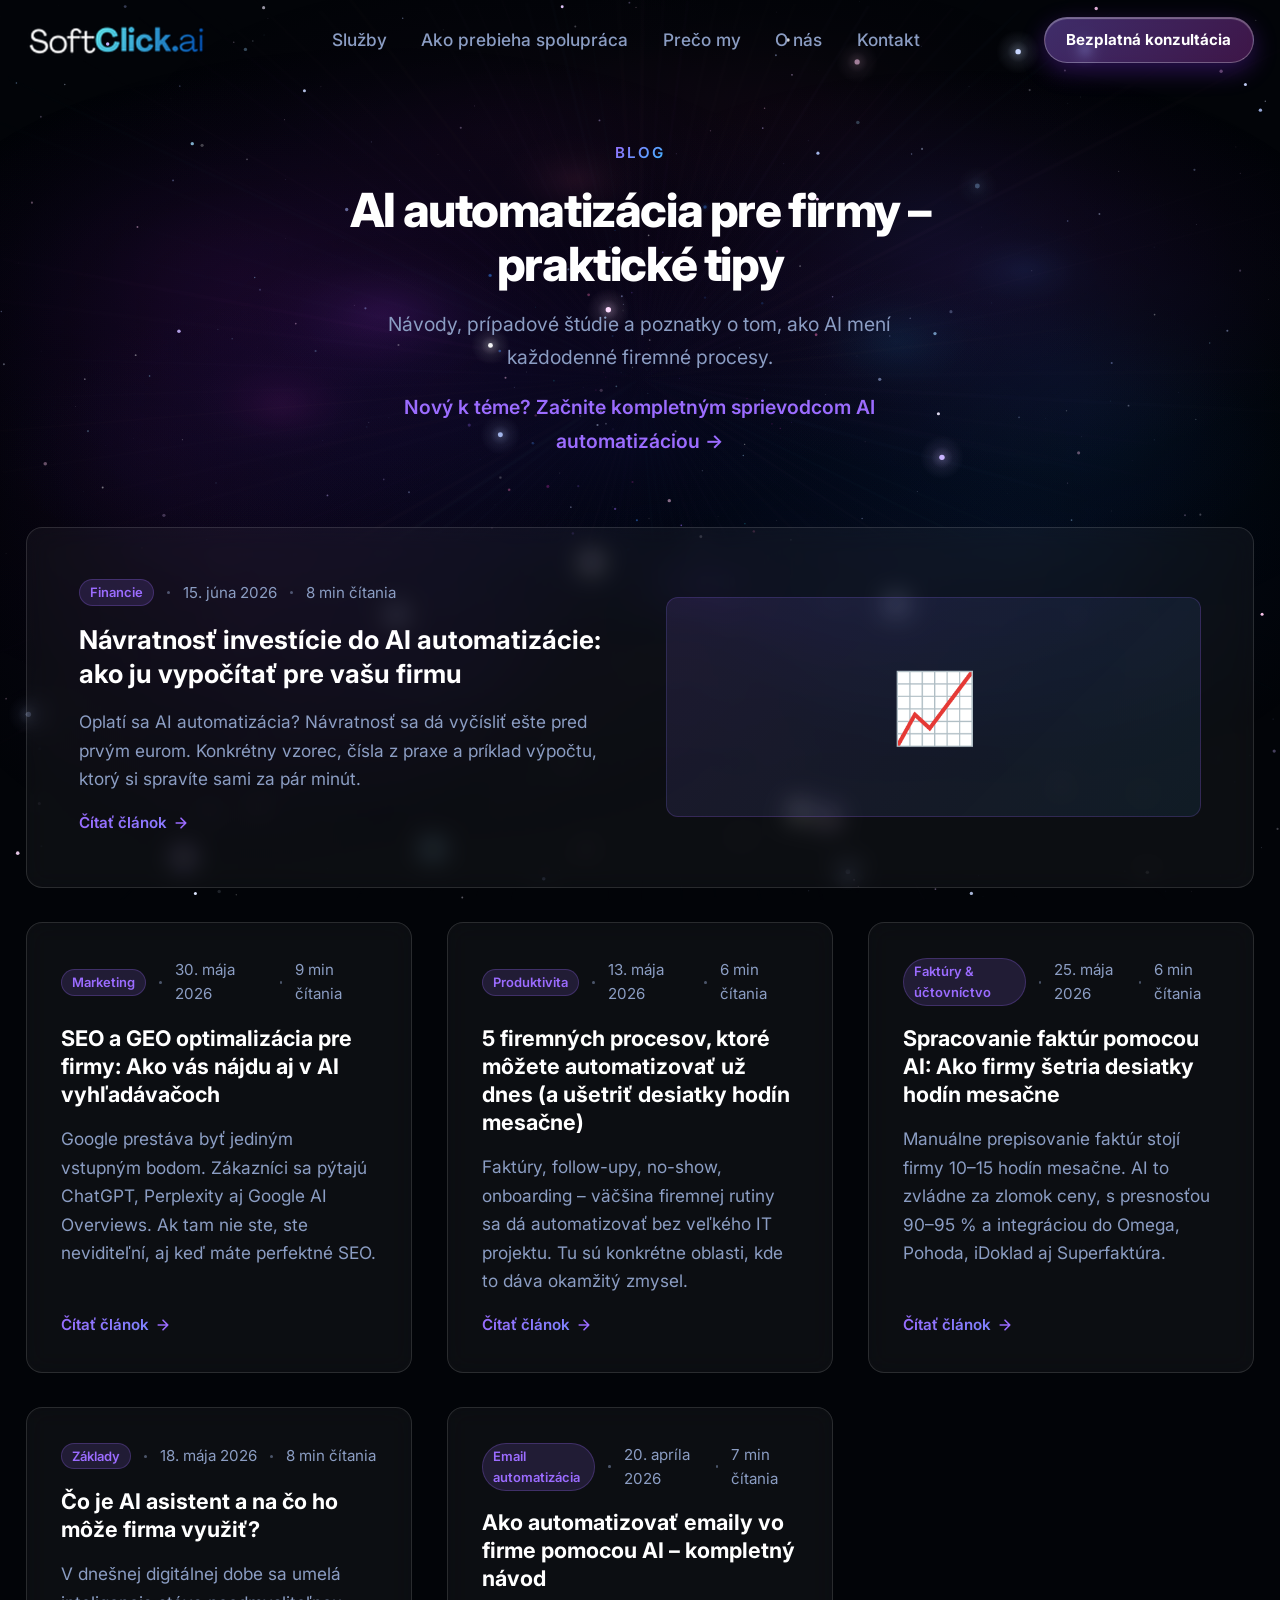
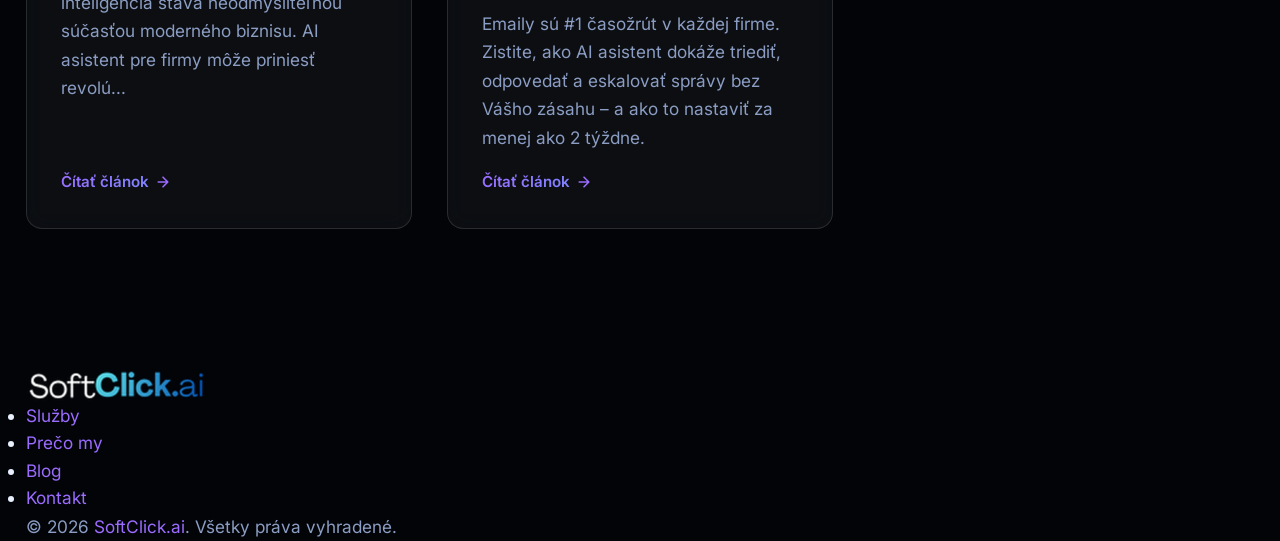
==== commit ffc0baef: "Technicke SEO opravy (bez zmeny dizajnu) Schema markup: - Zjednotene meno zakladatela "Marek Saso" -" ====
--- a/blog/index.html
+++ b/blog/index.html
@@ -1,464 +1,407 @@
-<!DOCTYPE html>
-<html lang="sk">
-<head>
-  <meta charset="UTF-8">
-  <meta name="viewport" content="width=device-width, initial-scale=1.0">
-  <title>Blog o AI automatizácii | SoftClick.ai</title>
-  <meta name="description" content="Praktické tipy a návody o AI automatizácii pre firmy. Zistite, ako ušetriť 2–4 hodiny denne pomocou AI asistentov, automatizácie emailov a CRM.">
-  <meta name="robots" content="index, follow">
-  <link rel="canonical" href="https://softclick.ai/blog/">
-  <meta property="og:title" content="Blog o AI automatizácii | SoftClick.ai">
-  <meta property="og:description" content="Praktické tipy a návody o AI automatizácii pre firmy.">
-  <meta property="og:type" content="website">
-  <meta property="og:url" content="https://softclick.ai/blog/">
-  <meta property="og:image" content="https://softclick.ai/assets/og-image.png">
-  <meta property="og:locale" content="sk_SK">
-  <meta property="og:site_name" content="SoftClick.ai">
-  <link rel="icon" type="image/png" sizes="32x32" href="../assets/favicon-32.png">
-  <link rel="icon" type="image/png" sizes="180x180" href="../assets/favicon.png">
-  <link rel="apple-touch-icon" sizes="180x180" href="../assets/favicon.png">
-
-  <script type="application/ld+json">
-  {
-    "@context": "https://schema.org",
-    "@type": "Blog",
-    "name": "SoftClick.ai Blog",
-    "url": "https://softclick.ai/blog/",
-    "description": "Praktické tipy a návody o AI automatizácii pre firmy.",
-    "publisher": {
-      "@type": "Organization",
-      "name": "SoftClick.ai",
-      "url": "https://softclick.ai",
-      "logo": "https://softclick.ai/assets/logo-header.png"
-    },
-    "inLanguage": "sk"
-  }
-  </script>
-
-  <link rel="preconnect" href="https://fonts.googleapis.com">
-  <link rel="preconnect" href="https://fonts.gstatic.com" crossorigin>
-  <link href="https://fonts.googleapis.com/css2?family=Inter:wght@400;500;600;700;800&display=swap" rel="stylesheet">
-  <link rel="stylesheet" href="../css/variables.css">
-  <link rel="stylesheet" href="../css/base.css">
-  <link rel="stylesheet" href="../css/header.css">
-  <link rel="stylesheet" href="../css/buttons.css">
-  <link rel="stylesheet" href="../css/responsive.css">
-
-  <style>
-    /* Blog-specific styles */
-    .blog-hero {
-      text-align: center;
-      padding: var(--space-5xl) var(--space-lg) var(--space-3xl);
-      max-width: 47.5rem;
-      margin: 0 auto;
-    }
-    .blog-hero__label {
-      display: inline-block;
-      font-size: var(--font-size-sm);
-      font-weight: 600;
-      letter-spacing: 0.12em;
-      text-transform: uppercase;
-      background: linear-gradient(135deg, var(--accent-violet), var(--accent-blue));
-      -webkit-background-clip: text;
-      -webkit-text-fill-color: transparent;
-      background-clip: text;
-      margin-bottom: var(--space-md);
-    }
-    .blog-hero h1 {
-      font-size: var(--section-title);
-      font-weight: 800;
-      color: var(--text-heading);
-      line-height: 1.15;
-      margin-bottom: var(--space-md);
-      letter-spacing: -0.03em;
-    }
-    .blog-hero p {
-      font-size: var(--font-size-lg);
-      color: var(--text-muted);
-      max-width: 560px;
-      margin: 0 auto;
-    }
-
-    /* Grid */
-    .blog-grid-section {
-      max-width: var(--container-max);
-      margin: 0 auto;
-      padding: 0 var(--container-padding) var(--space-5xl);
-    }
-    .blog-grid {
-      display: grid;
-      grid-template-columns: repeat(auto-fill, minmax(340px, 1fr));
-      gap: var(--space-xl);
-    }
-
-    /* Card */
-    .blog-card {
-      background: var(--card-bg);
-      border: 1px solid var(--card-border);
-      border-radius: var(--radius-lg);
-      padding: var(--space-xl);
-      display: flex;
-      flex-direction: column;
-      gap: var(--space-md);
-      text-decoration: none;
-      transition: border-color var(--transition-base), transform var(--transition-base), box-shadow var(--transition-base);
-      backdrop-filter: blur(12px);
-    }
-    .blog-card:hover {
-      border-color: var(--card-border-hover);
-      transform: translateY(-4px);
-      box-shadow: var(--shadow-glow);
-    }
-    .blog-card__meta {
-      display: flex;
-      align-items: center;
-      gap: var(--space-sm);
-      font-size: var(--font-size-sm);
-      color: var(--text-muted);
-    }
-    .blog-card__tag {
-      display: inline-block;
-      padding: 2px 10px;
-      border-radius: var(--radius-full);
-      background: rgba(155, 108, 255, 0.15);
-      border: 1px solid rgba(155, 108, 255, 0.25);
-      color: var(--accent-violet);
-      font-size: 0.75rem;
-      font-weight: 600;
-    }
-    .blog-card__dot {
-      width: 3px;
-      height: 3px;
-      border-radius: 50%;
-      background: var(--text-muted);
-      opacity: 0.5;
-    }
-    .blog-card h2 {
-      font-size: var(--font-size-xl);
-      font-weight: 700;
-      color: var(--text-heading);
-      line-height: 1.3;
-      margin: 0;
-    }
-    .blog-card p {
-      font-size: var(--font-size-base);
-      color: var(--text-muted);
-      line-height: 1.65;
-      margin: 0;
-      flex: 1;
-    }
-    .blog-card__cta {
-      display: flex;
-      align-items: center;
-      gap: 6px;
-      font-size: var(--font-size-sm);
-      font-weight: 600;
-      background: linear-gradient(135deg, var(--accent-violet), var(--accent-blue));
-      -webkit-background-clip: text;
-      -webkit-text-fill-color: transparent;
-      background-clip: text;
-      margin-top: auto;
-    }
-    .blog-card__cta svg {
-      stroke: var(--accent-violet);
-      flex-shrink: 0;
-      transition: transform var(--transition-fast);
-    }
-    .blog-card:hover .blog-card__cta svg {
-      transform: translateX(4px);
-    }
-
-    /* Featured card */
-    .blog-card--featured {
-      grid-column: 1 / -1;
-      display: grid;
-      grid-template-columns: 1fr 1fr;
-      gap: var(--space-2xl);
-      align-items: center;
-      padding: var(--space-2xl);
-    }
-    .blog-card--featured .blog-card__content {
-      display: flex;
-      flex-direction: column;
-      gap: var(--space-md);
-    }
-    .blog-card--featured h2 {
-      font-size: var(--font-size-2xl);
-    }
-    .blog-card--featured .blog-card__visual {
-      background: linear-gradient(135deg, rgba(155,108,255,0.12) 0%, rgba(61,184,255,0.08) 100%);
-      border: 1px solid rgba(155,108,255,0.2);
-      border-radius: var(--radius-md);
-      height: 220px;
-      display: flex;
-      align-items: center;
-      justify-content: center;
-      font-size: 4rem;
-    }
-
-    @media (max-width: 768px) {
-      .blog-card--featured {
-        grid-template-columns: 1fr;
-      }
-      .blog-card--featured .blog-card__visual {
-        display: none;
-      }
-      .blog-grid {
-        grid-template-columns: 1fr;
-      }
-    }
-  </style>
-  <noscript><style>body{opacity:1!important;}</style></noscript>
-</head>
-<body>
-
-  <div class="aurora-bg" aria-hidden="true">
-    <div class="aurora-layer aurora-layer--1"></div>
-    <div class="aurora-layer aurora-layer--2"></div>
-    <div class="aurora-layer aurora-layer--3"></div>
-    <div class="aurora-layer aurora-layer--4"></div>
-  </div>
-
-  <canvas id="stars-canvas" aria-hidden="true"></canvas>
-
-  <div class="page-wrapper">
-
-    <header class="site-header" role="banner">
-      <div class="header-inner">
-        <a href="/" class="logo" aria-label="SoftClick.ai – Domov">
-          <img src="../assets/logo-header.png" alt="SoftClick.ai" class="logo-img">
-        </a>
-        <nav aria-label="Hlavná navigácia">
-          <ul class="nav-links">
-            <li><a href="/#sluzby">Služby</a></li>
-            <li><a href="/#proces">Ako prebieha spolupráca</a></li>
-            <li><a href="/#preco">Prečo my</a></li>
-            <li><a href="/#onas">O nás</a></li>
-            <li><a href="/#kontakt">Kontakt</a></li>
-          </ul>
-        </nav>
-        <div class="header-cta">
-          <a href="/#kontakt" class="btn btn-primary btn-sm">Bezplatná konzultácia</a>
-        </div>
-        <button class="hamburger" aria-label="Otvoriť menu" aria-expanded="false" aria-controls="mobile-menu">
-          <span></span><span></span><span></span>
-        </button>
-      </div>
-    </header>
-
-    <main id="main">
-
-      <section class="blog-hero">
-        <span class="blog-hero__label">Blog</span>
-        <h1>AI automatizácia pre firmy – praktické tipy</h1>
-        <p>Návody, prípadové štúdie a poznatky o tom, ako AI mení každodenné firemné procesy.</p>
-        <p style="margin-top:var(--space-md)"><a href="/ai-automatizacia.html" style="font-weight:600">Nový k téme? Začnite kompletným sprievodcom AI automatizáciou →</a></p>
-      </section>
-
-      <section class="blog-grid-section">
-        <div class="blog-grid">
-
-          <!-- Featured article -->
-          <a href="/blog/navratnost-investicie-do-ai.html" class="blog-card blog-card--featured">
-            <div class="blog-card__content">
-              <div class="blog-card__meta">
-                <span class="blog-card__tag">Financie</span>
-                <span class="blog-card__dot"></span>
-                <span>15. júna 2026</span>
-                <span class="blog-card__dot"></span>
-                <span>8 min čítania</span>
-              </div>
-              <h2>Návratnosť investície do AI automatizácie: ako ju vypočítať pre vašu firmu</h2>
-              <p>Oplatí sa AI automatizácia? Návratnosť sa dá vyčísliť ešte pred prvým eurom. Konkrétny vzorec, čísla z praxe a príklad výpočtu, ktorý si spravíte sami za pár minút.</p>
-              <span class="blog-card__cta">
-                Čítať článok
-                <svg width="16" height="16" viewBox="0 0 20 20" fill="none">
-                  <path d="M4 10h12M10 4l6 6-6 6" stroke-width="2" stroke-linecap="round" stroke-linejoin="round"/>
-                </svg>
-              </span>
-            </div>
-            <div class="blog-card__visual" aria-hidden="true">📈</div>
-          </a>
-
-          <!-- Article: seo-geo-optimalizacia -->
-          <a href="/blog/seo-geo-optimalizacia-pre-firmy.html" class="blog-card">
-            <div class="blog-card__meta">
-              <span class="blog-card__tag">Marketing</span>
-              <span class="blog-card__dot"></span>
-              <span>30. mája 2026</span>
-              <span class="blog-card__dot"></span>
-              <span>9 min čítania</span>
-            </div>
-            <h2>SEO a GEO optimalizácia pre firmy: Ako vás nájdu aj v AI vyhľadávačoch</h2>
-            <p>Google prestáva byť jediným vstupným bodom. Zákazníci sa pýtajú ChatGPT, Perplexity aj Google AI Overviews. Ak tam nie ste, ste neviditeľní, aj keď máte perfektné SEO.</p>
-            <span class="blog-card__cta">
-              Čítať článok
-              <svg width="16" height="16" viewBox="0 0 20 20" fill="none">
-                <path d="M4 10h12M10 4l6 6-6 6" stroke-width="2" stroke-linecap="round" stroke-linejoin="round"/>
-              </svg>
-            </span>
-          </a>
-
-          <!-- Article: 5-firemnych-procesov -->
-          <a href="/blog/5-firemnych-procesov-na-automatizaciu.html" class="blog-card">
-            <div class="blog-card__meta">
-              <span class="blog-card__tag">Produktivita</span>
-              <span class="blog-card__dot"></span>
-              <span>13. mája 2026</span>
-              <span class="blog-card__dot"></span>
-              <span>6 min čítania</span>
-            </div>
-            <h2>5 firemných procesov, ktoré môžete automatizovať už dnes (a ušetriť desiatky hodín mesačne)</h2>
-            <p>Faktúry, follow-upy, no-show, onboarding – väčšina firemnej rutiny sa dá automatizovať bez veľkého IT projektu. Tu sú konkrétne oblasti, kde to dáva okamžitý zmysel.</p>
-            <span class="blog-card__cta">
-              Čítať článok
-              <svg width="16" height="16" viewBox="0 0 20 20" fill="none">
-                <path d="M4 10h12M10 4l6 6-6 6" stroke-width="2" stroke-linecap="round" stroke-linejoin="round"/>
-              </svg>
-            </span>
-          </a>
-
-          
-          <!-- Article: spracovanie-faktur-ai -->
-          <a href="/blog/spracovanie-faktur-ai.html" class="blog-card">
-            <div class="blog-card__meta">
-              <span class="blog-card__tag">Faktúry &amp; účtovníctvo</span>
-              <span class="blog-card__dot"></span>
-              <span>25. mája 2026</span>
-              <span class="blog-card__dot"></span>
-              <span>6 min čítania</span>
-            </div>
-            <h2>Spracovanie faktúr pomocou AI: Ako firmy šetria desiatky hodín mesačne</h2>
-            <p>Manuálne prepisovanie faktúr stojí firmy 10–15 hodín mesačne. AI to zvládne za zlomok ceny, s presnosťou 90–95 % a integráciou do Omega, Pohoda, iDoklad aj Superfaktúra.</p>
-            <span class="blog-card__cta">
-              Čítať článok
-              <svg width="16" height="16" viewBox="0 0 20 20" fill="none">
-                <path d="M4 10h12M10 4l6 6-6 6" stroke-width="2" stroke-linecap="round" stroke-linejoin="round"/>
-              </svg>
-            </span>
-          </a>
-
-          <!-- Article: co-je-ai-asistent -->
-          <a href="/blog/co-je-ai-asistent.html" class="blog-card">
-            <div class="blog-card__meta">
-              <span class="blog-card__tag">Základy</span>
-              <span class="blog-card__dot"></span>
-              <span>18. mája 2026</span>
-              <span class="blog-card__dot"></span>
-              <span>8 min čítania</span>
-            </div>
-            <h2>Čo je AI asistent a na čo ho môže firma využiť?</h2>
-            <p>V dnešnej digitálnej dobe sa umelá inteligencia stáva neodmysliteľnou súčasťou moderného biznisu. AI asistent pre firmy môže priniesť revolú...</p>
-            <span class="blog-card__cta">
-              Čítať článok
-              <svg width="16" height="16" viewBox="0 0 20 20" fill="none">
-                <path d="M4 10h12M10 4l6 6-6 6" stroke-width="2" stroke-linecap="round" stroke-linejoin="round"/>
-              </svg>
-            </span>
-          </a>
-
-          <!-- Article: ai-automatizacia-emailov -->
-          <a href="/blog/ai-automatizacia-emailov.html" class="blog-card">
-            <div class="blog-card__meta">
-              <span class="blog-card__tag">Email automatizácia</span>
-              <span class="blog-card__dot"></span>
-              <span>20. apríla 2026</span>
-              <span class="blog-card__dot"></span>
-              <span>7 min čítania</span>
-            </div>
-            <h2>Ako automatizovať emaily vo firme pomocou AI – kompletný návod</h2>
-            <p>Emaily sú #1 časožrút v každej firme. Zistite, ako AI asistent dokáže triediť, odpovedať a eskalovať správy bez Vášho zásahu – a ako to nastaviť za menej ako 2 týždne.</p>
-            <span class="blog-card__cta">
-              Čítať článok
-              <svg width="16" height="16" viewBox="0 0 20 20" fill="none">
-                <path d="M4 10h12M10 4l6 6-6 6" stroke-width="2" stroke-linecap="round" stroke-linejoin="round"/>
-              </svg>
-            </span>
-          </a>
-
-          <!-- Article 2 -->
-          <a href="/blog/co-je-ai-asistent.html" class="blog-card">
-            <div class="blog-card__meta">
-              <span class="blog-card__tag">Základy</span>
-              <span class="blog-card__dot"></span>
-              <span>15. apríla 2026</span>
-              <span class="blog-card__dot"></span>
-              <span>5 min čítania</span>
-            </div>
-            <h2>Čo je AI asistent a na čo ho môže firma využiť?</h2>
-            <p>Jednoduchý prehľad – čo AI asistent je, čo nie je, a v akých situáciách sa skutočne oplatí nasadiť ho vo firme.</p>
-            <span class="blog-card__cta">
-              Čítať článok
-              <svg width="16" height="16" viewBox="0 0 20 20" fill="none">
-                <path d="M4 10h12M10 4l6 6-6 6" stroke-width="2" stroke-linecap="round" stroke-linejoin="round"/>
-              </svg>
-            </span>
-          </a>
-
-          <!-- Article 3 -->
-          <a href="/blog/automatizacia-crm.html" class="blog-card">
-            <div class="blog-card__meta">
-              <span class="blog-card__tag">CRM</span>
-              <span class="blog-card__dot"></span>
-              <span>8. apríla 2026</span>
-              <span class="blog-card__dot"></span>
-              <span>6 min čítania</span>
-            </div>
-            <h2>CRM automatizácia: ako mať vždy aktuálne dáta bez manuálneho zadávania</h2>
-            <p>Manuálne zadávanie do CRM je minulosť. Pozrite sa, ako AI automaticky aktualizuje kontakty, obchody a aktivity z emailov a hovorov.</p>
-            <span class="blog-card__cta">
-              Čítať článok
-              <svg width="16" height="16" viewBox="0 0 20 20" fill="none">
-                <path d="M4 10h12M10 4l6 6-6 6" stroke-width="2" stroke-linecap="round" stroke-linejoin="round"/>
-              </svg>
-            </span>
-          </a>
-
-          <!-- Article 4 -->
-          <a href="/blog/kolko-casu-usetri-ai.html" class="blog-card">
-            <div class="blog-card__meta">
-              <span class="blog-card__tag">Produktivita</span>
-              <span class="blog-card__dot"></span>
-              <span>1. apríla 2026</span>
-              <span class="blog-card__dot"></span>
-              <span>4 min čítania</span>
-            </div>
-            <h2>Koľko času reálne ušetrí AI automatizácia? Čísla z praxe</h2>
-            <p>Merali sme to. Tu sú konkrétne čísla od firiem, ktoré nasadili AI asistentov – hodiny, koruny, a čo s tým časom robia ďalej.</p>
-            <span class="blog-card__cta">
-              Čítať článok
-              <svg width="16" height="16" viewBox="0 0 20 20" fill="none">
-                <path d="M4 10h12M10 4l6 6-6 6" stroke-width="2" stroke-linecap="round" stroke-linejoin="round"/>
-              </svg>
-            </span>
-          </a>
-
-        </div>
-      </section>
-
-    </main>
-
-    <footer class="site-footer" role="contentinfo">
-      <div class="container">
-        <div class="footer-inner">
-          <a href="/" class="footer-logo logo" aria-label="SoftClick.ai">
-            <img src="../assets/logo-header.png" alt="SoftClick.ai" class="logo-img">
-          </a>
-          <ul class="footer-links">
-            <li><a href="/#sluzby">Služby</a></li>
-            <li><a href="/#preco">Prečo my</a></li>
-            <li><a href="/blog/">Blog</a></li>
-            <li><a href="/#kontakt">Kontakt</a></li>
-          </ul>
-          <p class="footer-copy">&copy; 2025 <a href="/">SoftClick.ai</a>. Všetky práva vyhradené.</p>
-        </div>
-      </div>
-    </footer>
-
-  </div>
-
-  <script src="../js/stars.js"></script>
-  <script src="../js/main.js"></script>
-  <script src="../js/animations.js"></script>
-</body>
-</html>
+<!DOCTYPE html>
+<html lang="sk">
+<head>
+  <meta charset="UTF-8">
+  <meta name="viewport" content="width=device-width, initial-scale=1.0">
+  <title>Blog o AI automatizácii | SoftClick.ai</title>
+  <meta name="description" content="Praktické tipy a návody o AI automatizácii pre firmy. Zistite, ako ušetriť 2–4 hodiny denne pomocou AI asistentov, automatizácie emailov a CRM.">
+  <meta name="robots" content="index, follow">
+  <link rel="canonical" href="https://softclick.ai/blog/">
+  <meta property="og:title" content="Blog o AI automatizácii | SoftClick.ai">
+  <meta property="og:description" content="Praktické tipy a návody o AI automatizácii pre firmy.">
+  <meta property="og:type" content="website">
+  <meta property="og:url" content="https://softclick.ai/blog/">
+  <meta property="og:image" content="https://softclick.ai/assets/og-image.png">
+  <meta property="og:locale" content="sk_SK">
+  <meta property="og:site_name" content="SoftClick.ai">
+  <link rel="icon" type="image/png" sizes="32x32" href="../assets/favicon-32.png">
+  <link rel="icon" type="image/png" sizes="180x180" href="../assets/favicon.png">
+  <link rel="apple-touch-icon" sizes="180x180" href="../assets/favicon.png">
+
+  <script type="application/ld+json">
+  {
+    "@context": "https://schema.org",
+    "@type": "Blog",
+    "name": "SoftClick.ai Blog",
+    "url": "https://softclick.ai/blog/",
+    "description": "Praktické tipy a návody o AI automatizácii pre firmy.",
+    "publisher": {
+      "@type": "Organization",
+      "name": "SoftClick.ai",
+      "url": "https://softclick.ai",
+      "logo": {"@type": "ImageObject", "url": "https://softclick.ai/assets/favicon.png", "width": 180, "height": 180}
+    },
+    "inLanguage": "sk"
+  }
+  </script>
+
+  <link rel="preconnect" href="https://fonts.googleapis.com">
+  <link rel="preconnect" href="https://fonts.gstatic.com" crossorigin>
+  <link href="https://fonts.googleapis.com/css2?family=Inter:wght@400;500;600;700;800&display=swap" rel="stylesheet">
+  <link rel="stylesheet" href="../css/variables.css">
+  <link rel="stylesheet" href="../css/base.css">
+  <link rel="stylesheet" href="../css/header.css">
+  <link rel="stylesheet" href="../css/buttons.css">
+  <link rel="stylesheet" href="../css/responsive.css">
+
+  <style>
+    /* Blog-specific styles */
+    .blog-hero {
+      text-align: center;
+      padding: var(--space-5xl) var(--space-lg) var(--space-3xl);
+      max-width: 47.5rem;
+      margin: 0 auto;
+    }
+    .blog-hero__label {
+      display: inline-block;
+      font-size: var(--font-size-sm);
+      font-weight: 600;
+      letter-spacing: 0.12em;
+      text-transform: uppercase;
+      background: linear-gradient(135deg, var(--accent-violet), var(--accent-blue));
+      -webkit-background-clip: text;
+      -webkit-text-fill-color: transparent;
+      background-clip: text;
+      margin-bottom: var(--space-md);
+    }
+    .blog-hero h1 {
+      font-size: var(--section-title);
+      font-weight: 800;
+      color: var(--text-heading);
+      line-height: 1.15;
+      margin-bottom: var(--space-md);
+      letter-spacing: -0.03em;
+    }
+    .blog-hero p {
+      font-size: var(--font-size-lg);
+      color: var(--text-muted);
+      max-width: 560px;
+      margin: 0 auto;
+    }
+
+    /* Grid */
+    .blog-grid-section {
+      max-width: var(--container-max);
+      margin: 0 auto;
+      padding: 0 var(--container-padding) var(--space-5xl);
+    }
+    .blog-grid {
+      display: grid;
+      grid-template-columns: repeat(auto-fill, minmax(340px, 1fr));
+      gap: var(--space-xl);
+    }
+
+    /* Card */
+    .blog-card {
+      background: var(--card-bg);
+      border: 1px solid var(--card-border);
+      border-radius: var(--radius-lg);
+      padding: var(--space-xl);
+      display: flex;
+      flex-direction: column;
+      gap: var(--space-md);
+      text-decoration: none;
+      transition: border-color var(--transition-base), transform var(--transition-base), box-shadow var(--transition-base);
+      backdrop-filter: blur(12px);
+    }
+    .blog-card:hover {
+      border-color: var(--card-border-hover);
+      transform: translateY(-4px);
+      box-shadow: var(--shadow-glow);
+    }
+    .blog-card__meta {
+      display: flex;
+      align-items: center;
+      gap: var(--space-sm);
+      font-size: var(--font-size-sm);
+      color: var(--text-muted);
+    }
+    .blog-card__tag {
+      display: inline-block;
+      padding: 2px 10px;
+      border-radius: var(--radius-full);
+      background: rgba(155, 108, 255, 0.15);
+      border: 1px solid rgba(155, 108, 255, 0.25);
+      color: var(--accent-violet);
+      font-size: 0.75rem;
+      font-weight: 600;
+    }
+    .blog-card__dot {
+      width: 3px;
+      height: 3px;
+      border-radius: 50%;
+      background: var(--text-muted);
+      opacity: 0.5;
+    }
+    .blog-card h2 {
+      font-size: var(--font-size-xl);
+      font-weight: 700;
+      color: var(--text-heading);
+      line-height: 1.3;
+      margin: 0;
+    }
+    .blog-card p {
+      font-size: var(--font-size-base);
+      color: var(--text-muted);
+      line-height: 1.65;
+      margin: 0;
+      flex: 1;
+    }
+    .blog-card__cta {
+      display: flex;
+      align-items: center;
+      gap: 6px;
+      font-size: var(--font-size-sm);
+      font-weight: 600;
+      background: linear-gradient(135deg, var(--accent-violet), var(--accent-blue));
+      -webkit-background-clip: text;
+      -webkit-text-fill-color: transparent;
+      background-clip: text;
+      margin-top: auto;
+    }
+    .blog-card__cta svg {
+      stroke: var(--accent-violet);
+      flex-shrink: 0;
+      transition: transform var(--transition-fast);
+    }
+    .blog-card:hover .blog-card__cta svg {
+      transform: translateX(4px);
+    }
+
+    /* Featured card */
+    .blog-card--featured {
+      grid-column: 1 / -1;
+      display: grid;
+      grid-template-columns: 1fr 1fr;
+      gap: var(--space-2xl);
+      align-items: center;
+      padding: var(--space-2xl);
+    }
+    .blog-card--featured .blog-card__content {
+      display: flex;
+      flex-direction: column;
+      gap: var(--space-md);
+    }
+    .blog-card--featured h2 {
+      font-size: var(--font-size-2xl);
+    }
+    .blog-card--featured .blog-card__visual {
+      background: linear-gradient(135deg, rgba(155,108,255,0.12) 0%, rgba(61,184,255,0.08) 100%);
+      border: 1px solid rgba(155,108,255,0.2);
+      border-radius: var(--radius-md);
+      height: 220px;
+      display: flex;
+      align-items: center;
+      justify-content: center;
+      font-size: 4rem;
+    }
+
+    @media (max-width: 768px) {
+      .blog-card--featured {
+        grid-template-columns: 1fr;
+      }
+      .blog-card--featured .blog-card__visual {
+        display: none;
+      }
+      .blog-grid {
+        grid-template-columns: 1fr;
+      }
+    }
+  </style>
+  <noscript><style>body{opacity:1!important;}</style></noscript>
+</head>
+<body>
+
+  <div class="aurora-bg" aria-hidden="true">
+    <div class="aurora-layer aurora-layer--1"></div>
+    <div class="aurora-layer aurora-layer--2"></div>
+    <div class="aurora-layer aurora-layer--3"></div>
+    <div class="aurora-layer aurora-layer--4"></div>
+  </div>
+
+  <canvas id="stars-canvas" aria-hidden="true"></canvas>
+
+  <div class="page-wrapper">
+
+    <header class="site-header" role="banner">
+      <div class="header-inner">
+        <a href="/" class="logo" aria-label="SoftClick.ai – Domov">
+          <img src="../assets/logo-header.png" alt="SoftClick.ai" class="logo-img">
+        </a>
+        <nav aria-label="Hlavná navigácia">
+          <ul class="nav-links">
+            <li><a href="/#sluzby">Služby</a></li>
+            <li><a href="/#proces">Ako prebieha spolupráca</a></li>
+            <li><a href="/#preco">Prečo my</a></li>
+            <li><a href="/#onas">O nás</a></li>
+            <li><a href="/#kontakt">Kontakt</a></li>
+          </ul>
+        </nav>
+        <div class="header-cta">
+          <a href="/#kontakt" class="btn btn-primary btn-sm">Bezplatná konzultácia</a>
+        </div>
+        <button class="hamburger" aria-label="Otvoriť menu" aria-expanded="false" aria-controls="mobile-menu">
+          <span></span><span></span><span></span>
+        </button>
+      </div>
+    </header>
+
+    <main id="main">
+
+      <section class="blog-hero">
+        <span class="blog-hero__label">Blog</span>
+        <h1>AI automatizácia pre firmy – praktické tipy</h1>
+        <p>Návody, prípadové štúdie a poznatky o tom, ako AI mení každodenné firemné procesy.</p>
+        <p style="margin-top:var(--space-md)"><a href="/ai-automatizacia.html" style="font-weight:600">Nový k téme? Začnite kompletným sprievodcom AI automatizáciou →</a></p>
+      </section>
+
+      <section class="blog-grid-section">
+        <div class="blog-grid">
+
+          <!-- Featured article -->
+          <a href="/blog/navratnost-investicie-do-ai.html" class="blog-card blog-card--featured">
+            <div class="blog-card__content">
+              <div class="blog-card__meta">
+                <span class="blog-card__tag">Financie</span>
+                <span class="blog-card__dot"></span>
+                <span>15. júna 2026</span>
+                <span class="blog-card__dot"></span>
+                <span>8 min čítania</span>
+              </div>
+              <h2>Návratnosť investície do AI automatizácie: ako ju vypočítať pre vašu firmu</h2>
+              <p>Oplatí sa AI automatizácia? Návratnosť sa dá vyčísliť ešte pred prvým eurom. Konkrétny vzorec, čísla z praxe a príklad výpočtu, ktorý si spravíte sami za pár minút.</p>
+              <span class="blog-card__cta">
+                Čítať článok
+                <svg width="16" height="16" viewBox="0 0 20 20" fill="none">
+                  <path d="M4 10h12M10 4l6 6-6 6" stroke-width="2" stroke-linecap="round" stroke-linejoin="round"/>
+                </svg>
+              </span>
+            </div>
+            <div class="blog-card__visual" aria-hidden="true">📈</div>
+          </a>
+
+          <!-- Article: seo-geo-optimalizacia -->
+          <a href="/blog/seo-geo-optimalizacia-pre-firmy.html" class="blog-card">
+            <div class="blog-card__meta">
+              <span class="blog-card__tag">Marketing</span>
+              <span class="blog-card__dot"></span>
+              <span>30. mája 2026</span>
+              <span class="blog-card__dot"></span>
+              <span>9 min čítania</span>
+            </div>
+            <h2>SEO a GEO optimalizácia pre firmy: Ako vás nájdu aj v AI vyhľadávačoch</h2>
+            <p>Google prestáva byť jediným vstupným bodom. Zákazníci sa pýtajú ChatGPT, Perplexity aj Google AI Overviews. Ak tam nie ste, ste neviditeľní, aj keď máte perfektné SEO.</p>
+            <span class="blog-card__cta">
+              Čítať článok
+              <svg width="16" height="16" viewBox="0 0 20 20" fill="none">
+                <path d="M4 10h12M10 4l6 6-6 6" stroke-width="2" stroke-linecap="round" stroke-linejoin="round"/>
+              </svg>
+            </span>
+          </a>
+
+          <!-- Article: 5-firemnych-procesov -->
+          <a href="/blog/5-firemnych-procesov-na-automatizaciu.html" class="blog-card">
+            <div class="blog-card__meta">
+              <span class="blog-card__tag">Produktivita</span>
+              <span class="blog-card__dot"></span>
+              <span>13. mája 2026</span>
+              <span class="blog-card__dot"></span>
+              <span>6 min čítania</span>
+            </div>
+            <h2>5 firemných procesov, ktoré môžete automatizovať už dnes (a ušetriť desiatky hodín mesačne)</h2>
+            <p>Faktúry, follow-upy, no-show, onboarding – väčšina firemnej rutiny sa dá automatizovať bez veľkého IT projektu. Tu sú konkrétne oblasti, kde to dáva okamžitý zmysel.</p>
+            <span class="blog-card__cta">
+              Čítať článok
+              <svg width="16" height="16" viewBox="0 0 20 20" fill="none">
+                <path d="M4 10h12M10 4l6 6-6 6" stroke-width="2" stroke-linecap="round" stroke-linejoin="round"/>
+              </svg>
+            </span>
+          </a>
+
+          
+          <!-- Article: spracovanie-faktur-ai -->
+          <a href="/blog/spracovanie-faktur-ai.html" class="blog-card">
+            <div class="blog-card__meta">
+              <span class="blog-card__tag">Faktúry &amp; účtovníctvo</span>
+              <span class="blog-card__dot"></span>
+              <span>25. mája 2026</span>
+              <span class="blog-card__dot"></span>
+              <span>6 min čítania</span>
+            </div>
+            <h2>Spracovanie faktúr pomocou AI: Ako firmy šetria desiatky hodín mesačne</h2>
+            <p>Manuálne prepisovanie faktúr stojí firmy 10–15 hodín mesačne. AI to zvládne za zlomok ceny, s presnosťou 90–95 % a integráciou do Omega, Pohoda, iDoklad aj Superfaktúra.</p>
+            <span class="blog-card__cta">
+              Čítať článok
+              <svg width="16" height="16" viewBox="0 0 20 20" fill="none">
+                <path d="M4 10h12M10 4l6 6-6 6" stroke-width="2" stroke-linecap="round" stroke-linejoin="round"/>
+              </svg>
+            </span>
+          </a>
+
+          <!-- Article: co-je-ai-asistent -->
+          <a href="/blog/co-je-ai-asistent.html" class="blog-card">
+            <div class="blog-card__meta">
+              <span class="blog-card__tag">Základy</span>
+              <span class="blog-card__dot"></span>
+              <span>18. mája 2026</span>
+              <span class="blog-card__dot"></span>
+              <span>8 min čítania</span>
+            </div>
+            <h2>Čo je AI asistent a na čo ho môže firma využiť?</h2>
+            <p>V dnešnej digitálnej dobe sa umelá inteligencia stáva neodmysliteľnou súčasťou moderného biznisu. AI asistent pre firmy môže priniesť revolú...</p>
+            <span class="blog-card__cta">
+              Čítať článok
+              <svg width="16" height="16" viewBox="0 0 20 20" fill="none">
+                <path d="M4 10h12M10 4l6 6-6 6" stroke-width="2" stroke-linecap="round" stroke-linejoin="round"/>
+              </svg>
+            </span>
+          </a>
+
+          <!-- Article: ai-automatizacia-emailov -->
+          <a href="/blog/ai-automatizacia-emailov.html" class="blog-card">
+            <div class="blog-card__meta">
+              <span class="blog-card__tag">Email automatizácia</span>
+              <span class="blog-card__dot"></span>
+              <span>20. apríla 2026</span>
+              <span class="blog-card__dot"></span>
+              <span>7 min čítania</span>
+            </div>
+            <h2>Ako automatizovať emaily vo firme pomocou AI – kompletný návod</h2>
+            <p>Emaily sú #1 časožrút v každej firme. Zistite, ako AI asistent dokáže triediť, odpovedať a eskalovať správy bez Vášho zásahu – a ako to nastaviť za menej ako 2 týždne.</p>
+            <span class="blog-card__cta">
+              Čítať článok
+              <svg width="16" height="16" viewBox="0 0 20 20" fill="none">
+                <path d="M4 10h12M10 4l6 6-6 6" stroke-width="2" stroke-linecap="round" stroke-linejoin="round"/>
+              </svg>
+            </span>
+          </a>
+
+        </div>
+      </section>
+
+    </main>
+
+    <footer class="site-footer" role="contentinfo">
+      <div class="container">
+        <div class="footer-inner">
+          <a href="/" class="footer-logo logo" aria-label="SoftClick.ai">
+            <img src="../assets/logo-header.png" alt="SoftClick.ai" class="logo-img">
+          </a>
+          <ul class="footer-links">
+            <li><a href="/#sluzby">Služby</a></li>
+            <li><a href="/#preco">Prečo my</a></li>
+            <li><a href="/blog/">Blog</a></li>
+            <li><a href="/#kontakt">Kontakt</a></li>
+          </ul>
+          <p class="footer-copy">&copy; 2026 <a href="/">SoftClick.ai</a>. Všetky práva vyhradené.</p>
+        </div>
+      </div>
+    </footer>
+
+  </div>
+
+  <script src="../js/stars.js"></script>
+  <script src="../js/main.js"></script>
+  <script src="../js/animations.js"></script>
+</body>
+</html>
--- a/css/variables.css
+++ b/css/variables.css
@@ -11,9 +11,9 @@
   --accent-teal: #06B6D4;
   --cta-gradient: linear-gradient(135deg, #9B6CFF 0%, #D946EF 50%, #3DB8FF 100%);
   --cta-gradient-hover: linear-gradient(135deg, #A87CFF 0%, #E065F5 50%, #5CC8FF 100%);
-  --card-bg: rgba(4, 6, 16, 0.65);
-  --card-border: rgba(155, 108, 255, 0.10);
-  --card-border-hover: rgba(217, 70, 239, 0.30);
+  --card-bg: rgba(255, 255, 255, 0.045);
+  --card-border: rgba(255, 255, 255, 0.12);
+  --card-border-hover: rgba(217, 70, 239, 0.35);
   --glass-bg: rgba(2, 4, 12, 0.92);
   --glass-border: rgba(155, 108, 255, 0.08);
 
--- a/css/base.css
+++ b/css/base.css
@@ -321,3 +321,8 @@
   height: auto;
   display: block;
 }
+
+/* ===== 3D TILT CARDS ===== */
+[data-tilt] {
+  will-change: transform;
+}
--- a/css/buttons.css
+++ b/css/buttons.css
@@ -18,27 +18,22 @@
 
 /* ===== PRIMARY CTA ===== */
 .btn-primary {
-  background: linear-gradient(to bottom, #0d0d3b, #000000) padding-box,
-              linear-gradient(135deg, #4040ff, #6a3aff, #8b2fff, #6a3aff, #4040ff) border-box;
-  border: 2px solid transparent;
+  background: linear-gradient(135deg, rgba(155, 108, 255, 0.4), rgba(217, 70, 239, 0.28));
+  border: 1px solid rgba(255, 255, 255, 0.28);
   color: #FFFFFF;
+  backdrop-filter: blur(5px);
+  -webkit-backdrop-filter: blur(5px);
   box-shadow:
-    -4px -2px 18px rgba(100, 60, 255, 0.5),
-    4px 2px 14px rgba(70, 70, 255, 0.4),
-    0 4px 20px rgba(139, 47, 255, 0.3),
-    inset -3px -1px 12px rgba(100, 60, 255, 0.35),
-    inset 4px 2px 8px rgba(70, 70, 255, 0.2);
+    inset 0 1px 1px rgba(255, 255, 255, 0.35),
+    0 8px 24px rgba(139, 47, 255, 0.3);
 }
 
 .btn-primary:hover {
-  background: linear-gradient(to bottom, #0f0f42, #050510) padding-box,
-              linear-gradient(135deg, #5050ff, #7b4aff, #9c3fff, #7b4aff, #5050ff) border-box;
+  background: linear-gradient(135deg, rgba(155, 108, 255, 0.55), rgba(217, 70, 239, 0.4));
+  border-color: rgba(255, 255, 255, 0.4);
   box-shadow:
-    -6px -3px 25px rgba(100, 60, 255, 0.7),
-    5px 3px 20px rgba(70, 70, 255, 0.6),
-    0 5px 28px rgba(139, 47, 255, 0.45),
-    inset -4px -2px 18px rgba(100, 60, 255, 0.5),
-    inset 5px 3px 12px rgba(70, 70, 255, 0.3);
+    inset 0 1px 1px rgba(255, 255, 255, 0.4),
+    0 10px 30px rgba(139, 47, 255, 0.45);
   transform: scale(1.02);
   color: #FFFFFF;
 }
@@ -49,27 +44,24 @@
 
 /* ===== SECONDARY ===== */
 .btn-secondary {
-  background: linear-gradient(to bottom, #0d0d3b, #000000) padding-box,
-              linear-gradient(135deg, rgba(64, 64, 255, 0.4), rgba(106, 58, 255, 0.5), rgba(64, 64, 255, 0.3)) border-box;
-  border: 1px solid transparent;
+  background: rgba(255, 255, 255, 0.05);
+  border: 1px solid rgba(255, 255, 255, 0.18);
   color: rgba(255, 255, 255, 0.85);
+  backdrop-filter: blur(7px);
+  -webkit-backdrop-filter: blur(7px);
   box-shadow:
-    -3px -1px 10px rgba(100, 60, 255, 0.25),
-    3px 1px 8px rgba(70, 70, 255, 0.2),
-    inset -2px -1px 8px rgba(100, 60, 255, 0.15),
-    inset 3px 1px 6px rgba(70, 70, 255, 0.1);
+    inset 0 1px 1px rgba(255, 255, 255, 0.15),
+    0 4px 14px rgba(100, 60, 255, 0.15);
 }
 
 .btn-secondary:hover {
-  background: linear-gradient(to bottom, #0f0f42, #050510) padding-box,
-              linear-gradient(135deg, rgba(80, 80, 255, 0.7), rgba(123, 74, 255, 0.8), rgba(80, 80, 255, 0.6)) border-box;
+  background: rgba(255, 255, 255, 0.09);
+  border-color: rgba(217, 70, 239, 0.4);
   color: #FFFFFF;
   transform: scale(1.02);
   box-shadow:
-    -5px -2px 18px rgba(100, 60, 255, 0.5),
-    4px 2px 14px rgba(70, 70, 255, 0.4),
-    inset -3px -1px 12px rgba(100, 60, 255, 0.35),
-    inset 4px 2px 8px rgba(70, 70, 255, 0.2);
+    inset 0 1px 1px rgba(255, 255, 255, 0.25),
+    0 6px 20px rgba(139, 47, 255, 0.3);
 }
 
 .btn-secondary:active {
--- a/css/responsive.css
+++ b/css/responsive.css
@@ -40,6 +40,7 @@
   }
 
   .services-right {
+    gap: var(--space-xl);
     padding-top: 0;
     padding-bottom: var(--space-2xl);
   }
@@ -98,6 +99,16 @@
     text-align: center;
   }
 
+  .btn {
+    padding: 0.7rem 1.5rem;
+    font-size: var(--font-size-sm);
+  }
+
+  .btn-lg {
+    padding: 0.8rem 1.75rem;
+    font-size: var(--font-size-base);
+  }
+
   .hero-orb {
     width: 300px;
     height: 300px;
@@ -106,12 +117,20 @@
   }
 
   .stats-grid {
-    grid-template-columns: repeat(2, 1fr);
-    gap: var(--space-md);
+    grid-template-columns: repeat(3, 1fr);
+    gap: var(--space-sm);
   }
 
   .stat-item {
-    padding: var(--space-md);
+    padding: var(--space-sm) var(--space-xs);
+  }
+
+  .stat-number {
+    font-size: clamp(1.5rem, 7vw, 2.25rem);
+  }
+
+  .stat-label {
+    font-size: 0.7rem;
   }
 
   .services-cards-grid {
@@ -192,6 +211,40 @@
   .mobile-menu-inner a {
     font-size: var(--font-size-xl);
   }
+
+  /* Nabaľovacie karty pri scrollovaní (rovnaká technika ako pri OKPODLAHY) */
+  .service-card,
+  .benefit-card,
+  .reference-card,
+  .team-card {
+    position: sticky;
+    box-shadow: 0 -10px 28px rgba(0, 0, 0, 0.45);
+  }
+
+  .service-card.animate-on-scroll,
+  .benefit-card.animate-on-scroll,
+  .reference-card.animate-on-scroll,
+  .team-card.animate-on-scroll {
+    opacity: 1;
+    transform: none;
+    transition: none;
+  }
+
+  .service-card:nth-child(1),
+  .benefit-card:nth-child(1),
+  .reference-card:nth-child(1),
+  .team-card:nth-child(1) { top: 88px; }
+
+  .service-card:nth-child(2),
+  .benefit-card:nth-child(2),
+  .reference-card:nth-child(2),
+  .team-card:nth-child(2) { top: 98px; }
+
+  .service-card:nth-child(3),
+  .benefit-card:nth-child(3),
+  .reference-card:nth-child(3) { top: 108px; }
+
+  .service-card:nth-child(4) { top: 118px; }
 }
 
 /* Small mobile: up to 400px */
@@ -200,12 +253,12 @@
     --container-padding: 0.875rem;
   }
 
-  .stats-grid {
-    grid-template-columns: 1fr 1fr;
-  }
-
   .stat-number {
-    font-size: 2rem;
+    font-size: 1.35rem;
+  }
+
+  .stat-label {
+    font-size: 0.65rem;
   }
 }
 
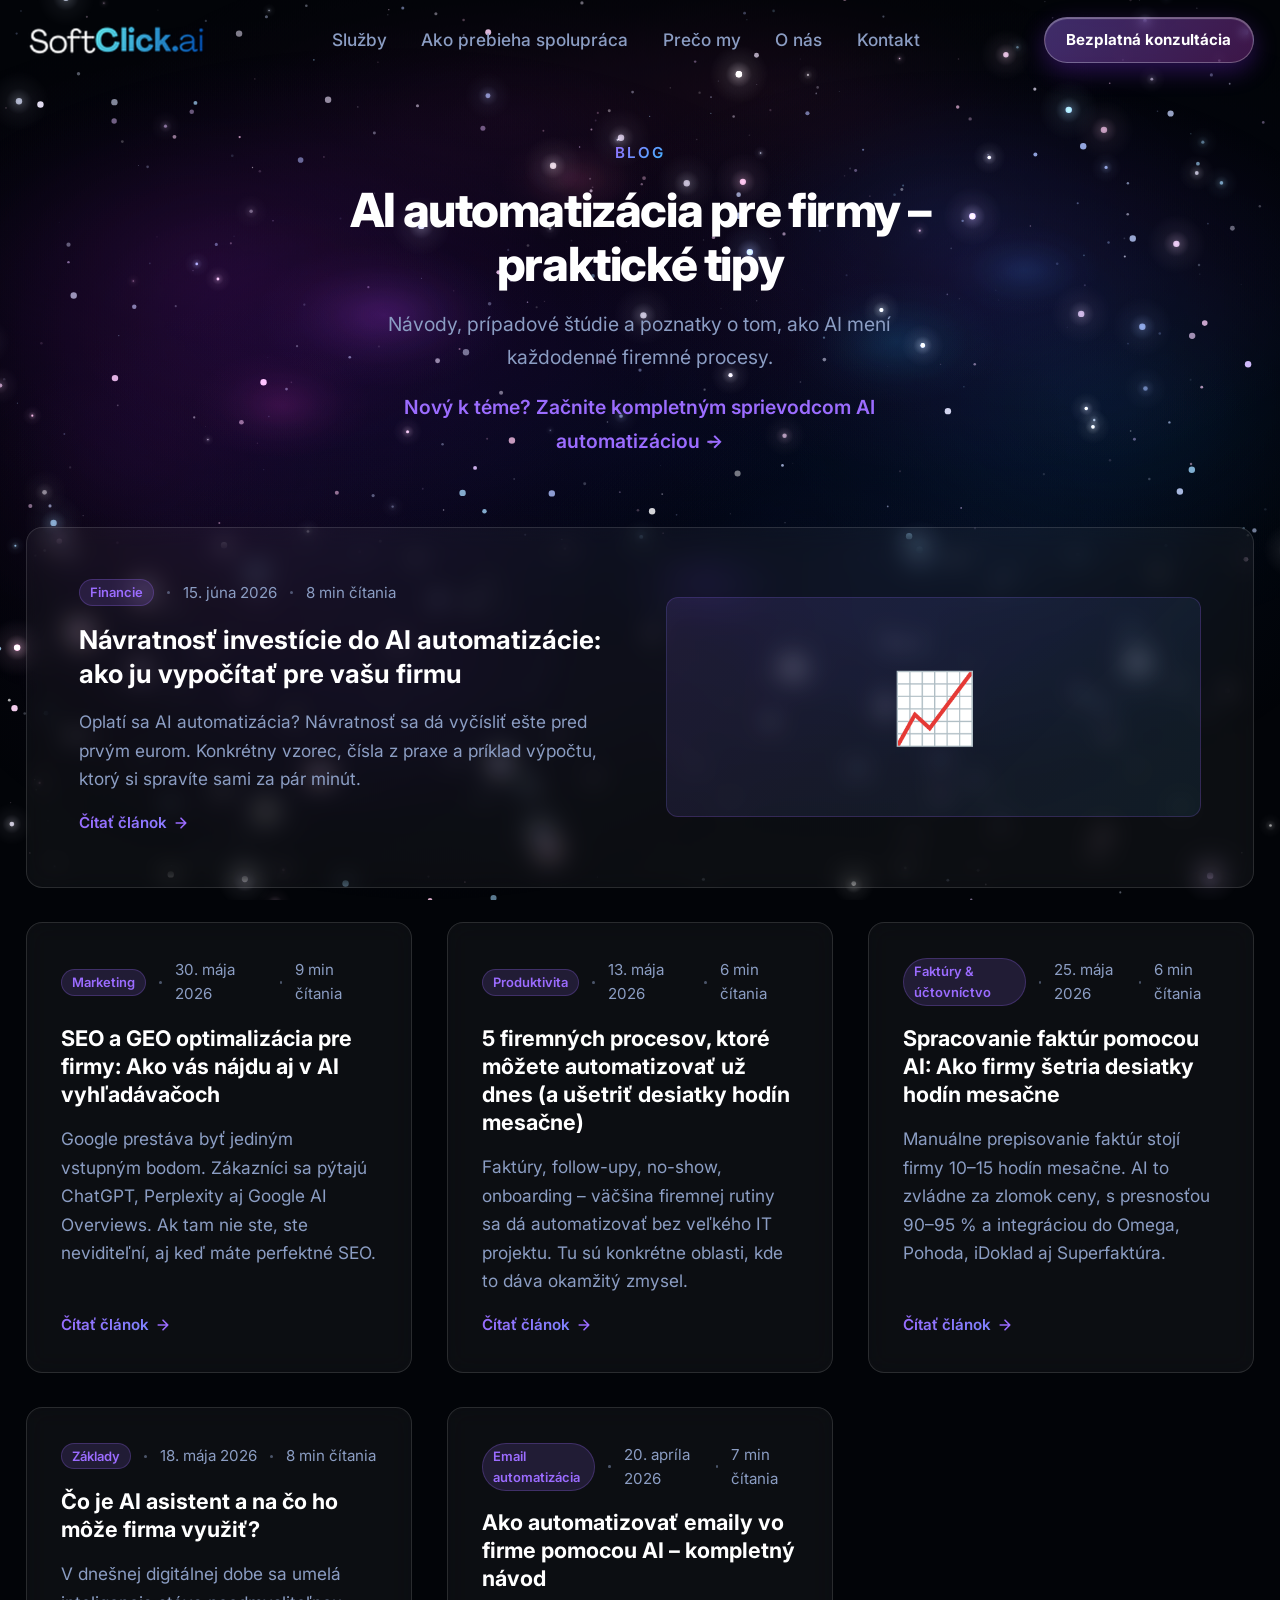
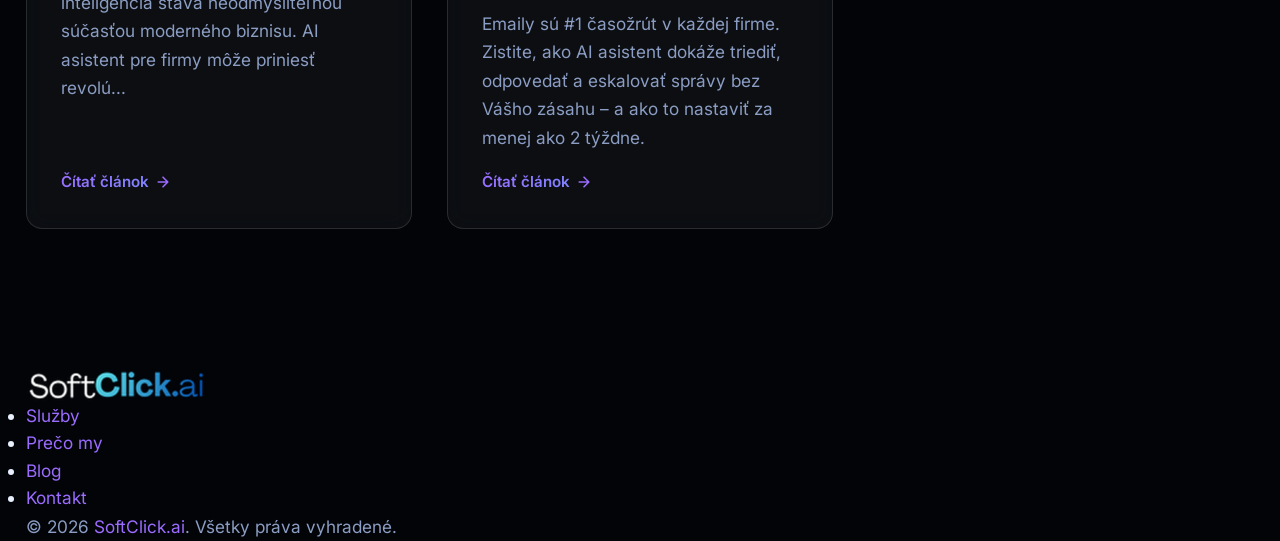
==== commit 3eac51a0: "Oprava zakesovanej CSS + 3D vesmirne pozadie OPRAVA (dolezite): - Do vsetkych odkazov na css/ a js/ " ====
--- a/blog/index.html
+++ b/blog/index.html
@@ -38,11 +38,11 @@
   <link rel="preconnect" href="https://fonts.googleapis.com">
   <link rel="preconnect" href="https://fonts.gstatic.com" crossorigin>
   <link href="https://fonts.googleapis.com/css2?family=Inter:wght@400;500;600;700;800&display=swap" rel="stylesheet">
-  <link rel="stylesheet" href="../css/variables.css">
-  <link rel="stylesheet" href="../css/base.css">
-  <link rel="stylesheet" href="../css/header.css">
-  <link rel="stylesheet" href="../css/buttons.css">
-  <link rel="stylesheet" href="../css/responsive.css">
+  <link rel="stylesheet" href="../css/variables.css?v=20260730">
+  <link rel="stylesheet" href="../css/base.css?v=20260730">
+  <link rel="stylesheet" href="../css/header.css?v=20260730">
+  <link rel="stylesheet" href="../css/buttons.css?v=20260730">
+  <link rel="stylesheet" href="../css/responsive.css?v=20260730">
 
   <style>
     /* Blog-specific styles */
@@ -400,8 +400,8 @@
 
   </div>
 
-  <script src="../js/stars.js"></script>
-  <script src="../js/main.js"></script>
-  <script src="../js/animations.js"></script>
+  <script src="../js/stars.js?v=20260730"></script>
+  <script src="../js/main.js?v=20260730"></script>
+  <script src="../js/animations.js?v=20260730"></script>
 </body>
 </html>
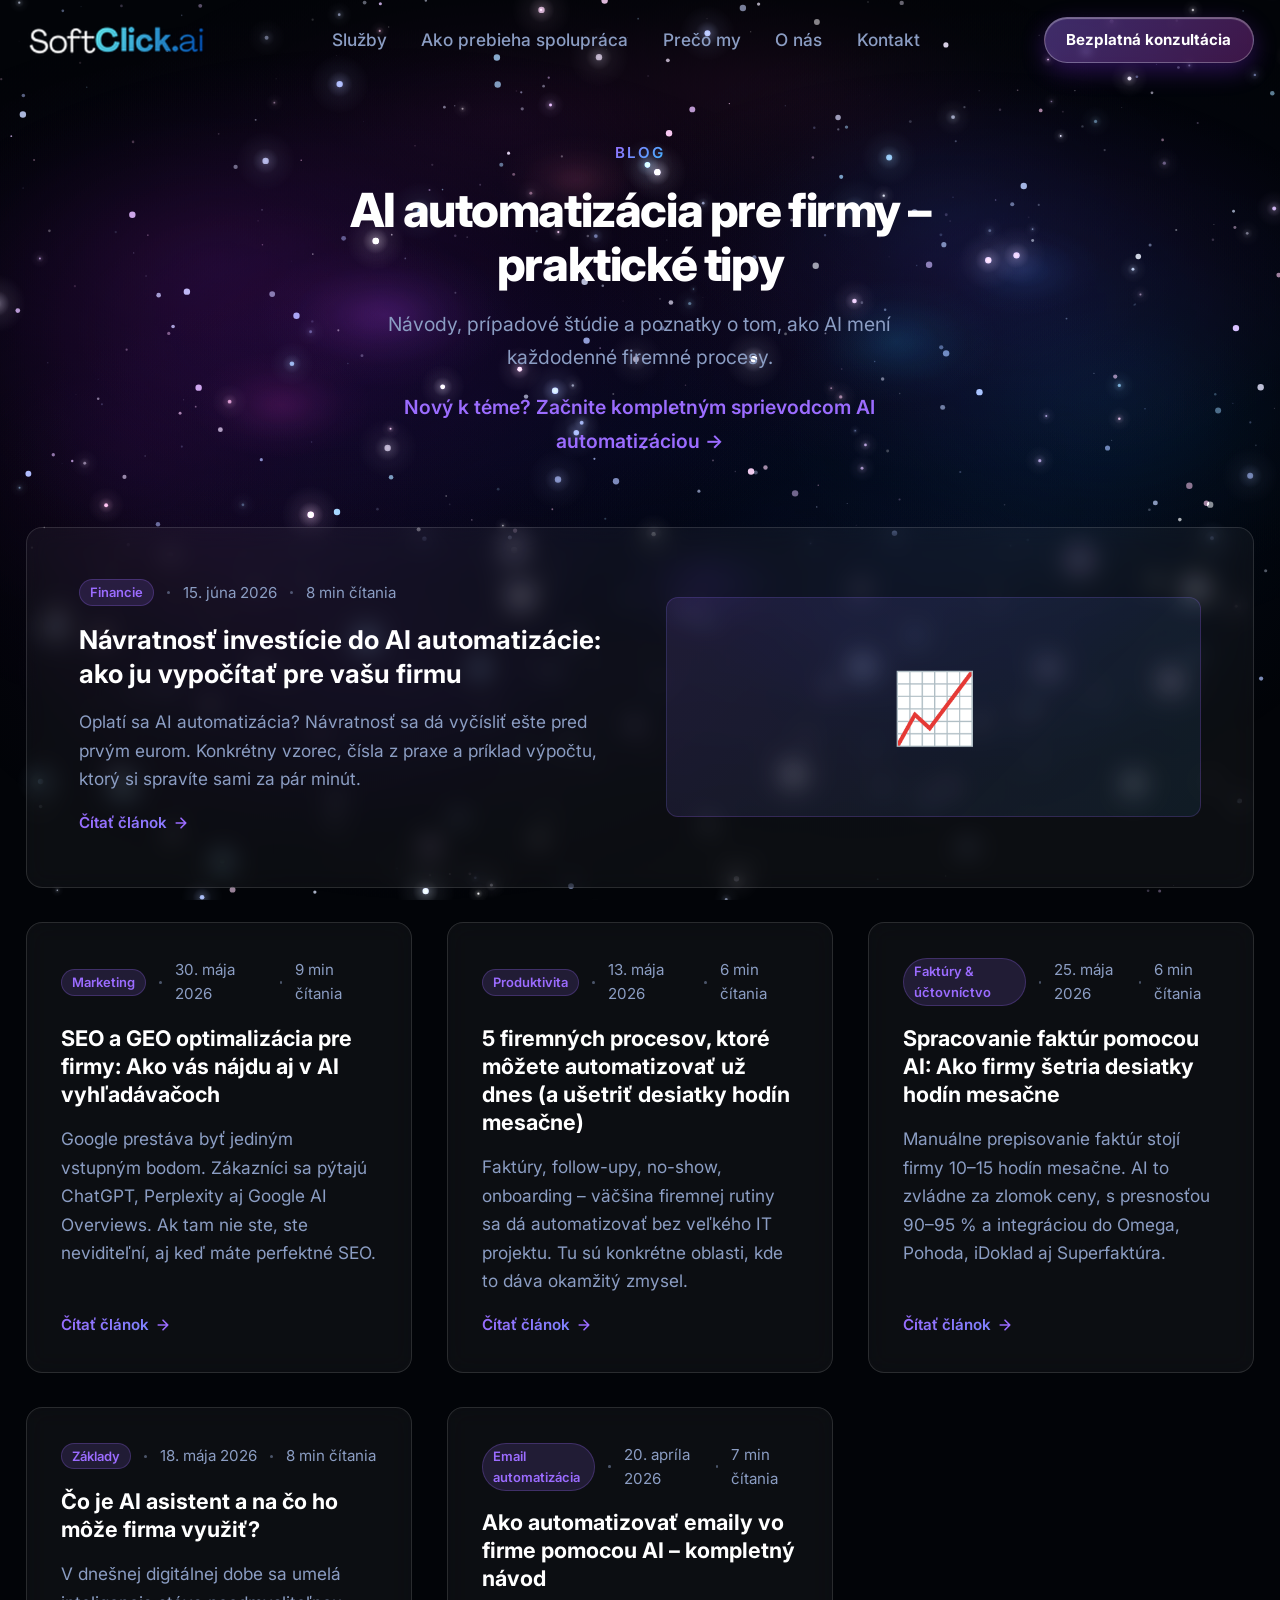
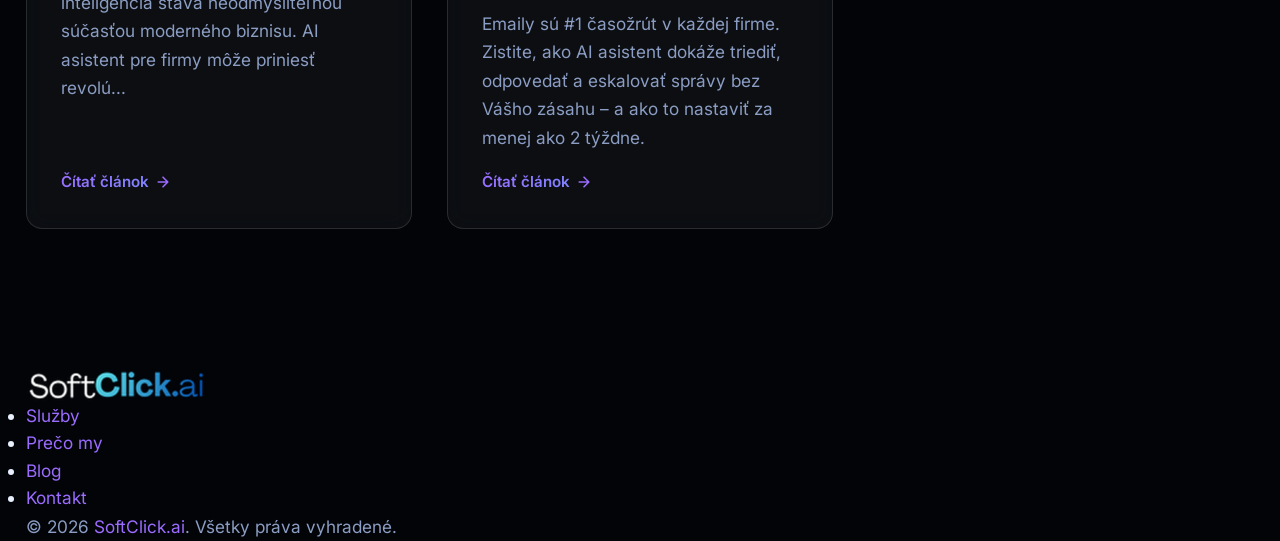
==== commit 0701942d: "Oprava cierneho pruhu nad 3D logom pri nacitavani - Kym sa model nevykreslil, malo vnutorne platno m" ====
--- a/blog/index.html
+++ b/blog/index.html
@@ -38,11 +38,11 @@
   <link rel="preconnect" href="https://fonts.googleapis.com">
   <link rel="preconnect" href="https://fonts.gstatic.com" crossorigin>
   <link href="https://fonts.googleapis.com/css2?family=Inter:wght@400;500;600;700;800&display=swap" rel="stylesheet">
-  <link rel="stylesheet" href="../css/variables.css?v=20260730">
-  <link rel="stylesheet" href="../css/base.css?v=20260730">
-  <link rel="stylesheet" href="../css/header.css?v=20260730">
-  <link rel="stylesheet" href="../css/buttons.css?v=20260730">
-  <link rel="stylesheet" href="../css/responsive.css?v=20260730">
+  <link rel="stylesheet" href="../css/variables.css?v=20260730b">
+  <link rel="stylesheet" href="../css/base.css?v=20260730b">
+  <link rel="stylesheet" href="../css/header.css?v=20260730b">
+  <link rel="stylesheet" href="../css/buttons.css?v=20260730b">
+  <link rel="stylesheet" href="../css/responsive.css?v=20260730b">
 
   <style>
     /* Blog-specific styles */
@@ -400,8 +400,8 @@
 
   </div>
 
-  <script src="../js/stars.js?v=20260730"></script>
-  <script src="../js/main.js?v=20260730"></script>
-  <script src="../js/animations.js?v=20260730"></script>
+  <script src="../js/stars.js?v=20260730b"></script>
+  <script src="../js/main.js?v=20260730b"></script>
+  <script src="../js/animations.js?v=20260730b"></script>
 </body>
 </html>
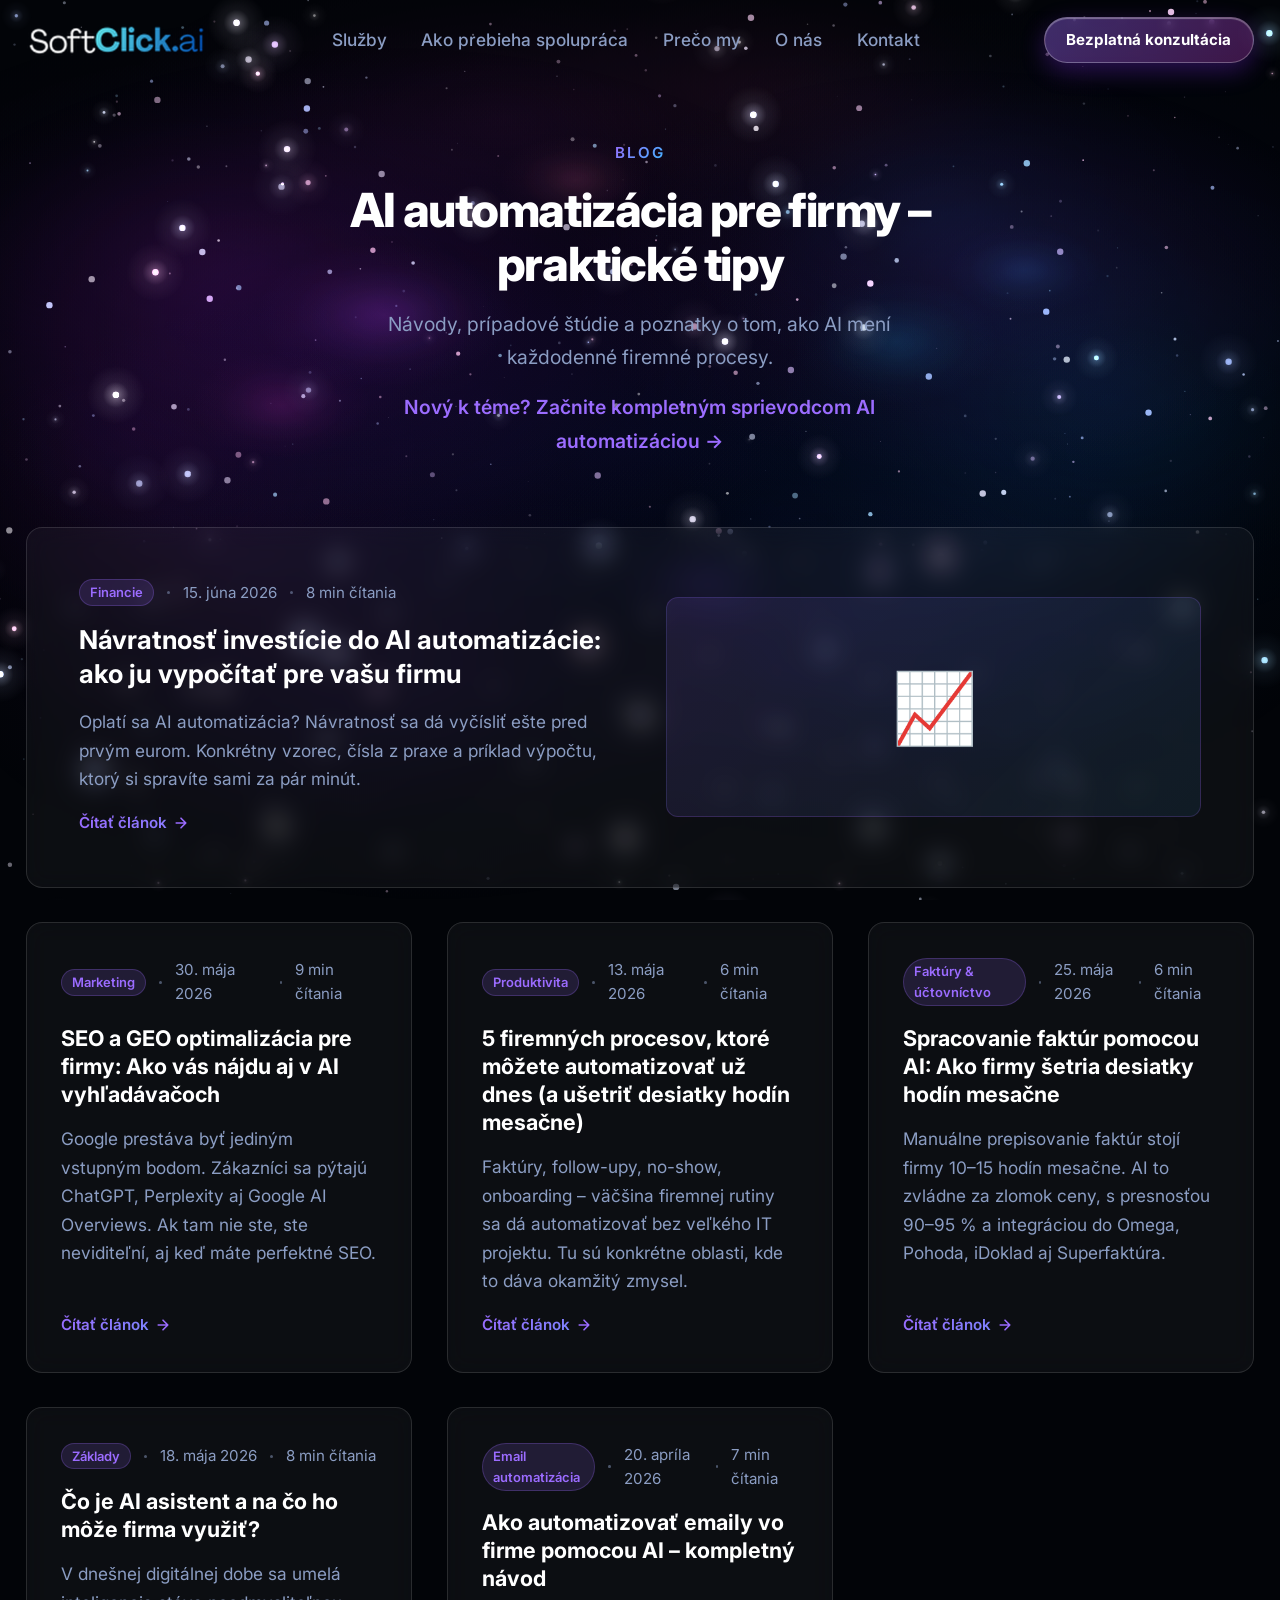
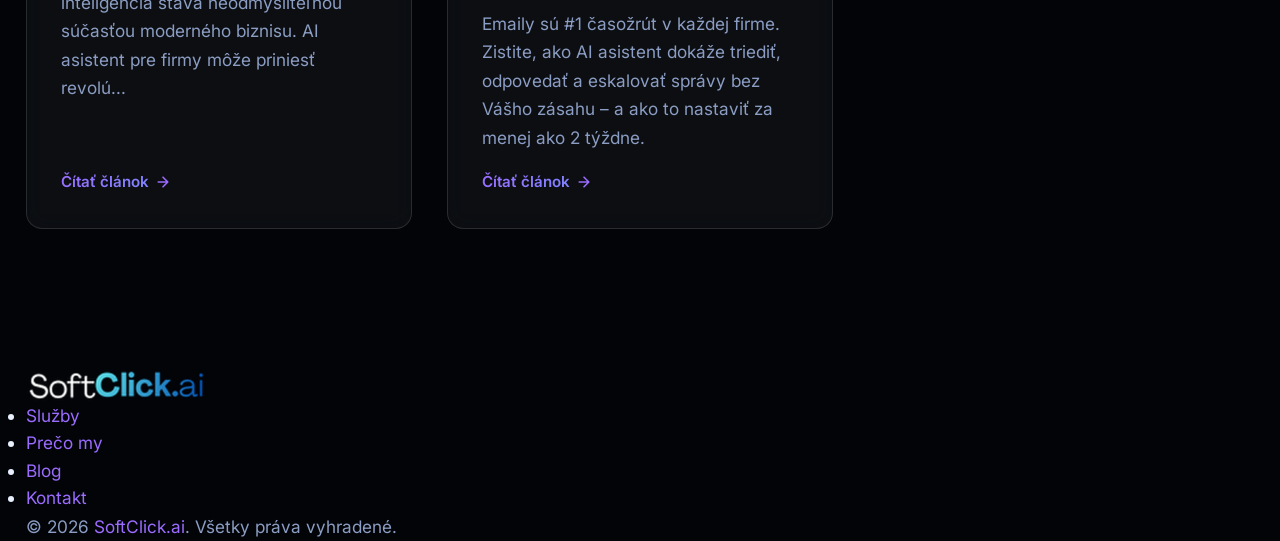
==== commit dddab764: "Oprava tmaveho pruhu na hornej hrane 3D loga Predchadzajuca oprava riesila len fazu pred nacitanim. " ====
--- a/blog/index.html
+++ b/blog/index.html
@@ -38,11 +38,11 @@
   <link rel="preconnect" href="https://fonts.googleapis.com">
   <link rel="preconnect" href="https://fonts.gstatic.com" crossorigin>
   <link href="https://fonts.googleapis.com/css2?family=Inter:wght@400;500;600;700;800&display=swap" rel="stylesheet">
-  <link rel="stylesheet" href="../css/variables.css?v=20260730b">
-  <link rel="stylesheet" href="../css/base.css?v=20260730b">
-  <link rel="stylesheet" href="../css/header.css?v=20260730b">
-  <link rel="stylesheet" href="../css/buttons.css?v=20260730b">
-  <link rel="stylesheet" href="../css/responsive.css?v=20260730b">
+  <link rel="stylesheet" href="../css/variables.css?v=20260730c">
+  <link rel="stylesheet" href="../css/base.css?v=20260730c">
+  <link rel="stylesheet" href="../css/header.css?v=20260730c">
+  <link rel="stylesheet" href="../css/buttons.css?v=20260730c">
+  <link rel="stylesheet" href="../css/responsive.css?v=20260730c">
 
   <style>
     /* Blog-specific styles */
@@ -400,8 +400,8 @@
 
   </div>
 
-  <script src="../js/stars.js?v=20260730b"></script>
-  <script src="../js/main.js?v=20260730b"></script>
-  <script src="../js/animations.js?v=20260730b"></script>
+  <script src="../js/stars.js?v=20260730c"></script>
+  <script src="../js/main.js?v=20260730c"></script>
+  <script src="../js/animations.js?v=20260730c"></script>
 </body>
 </html>
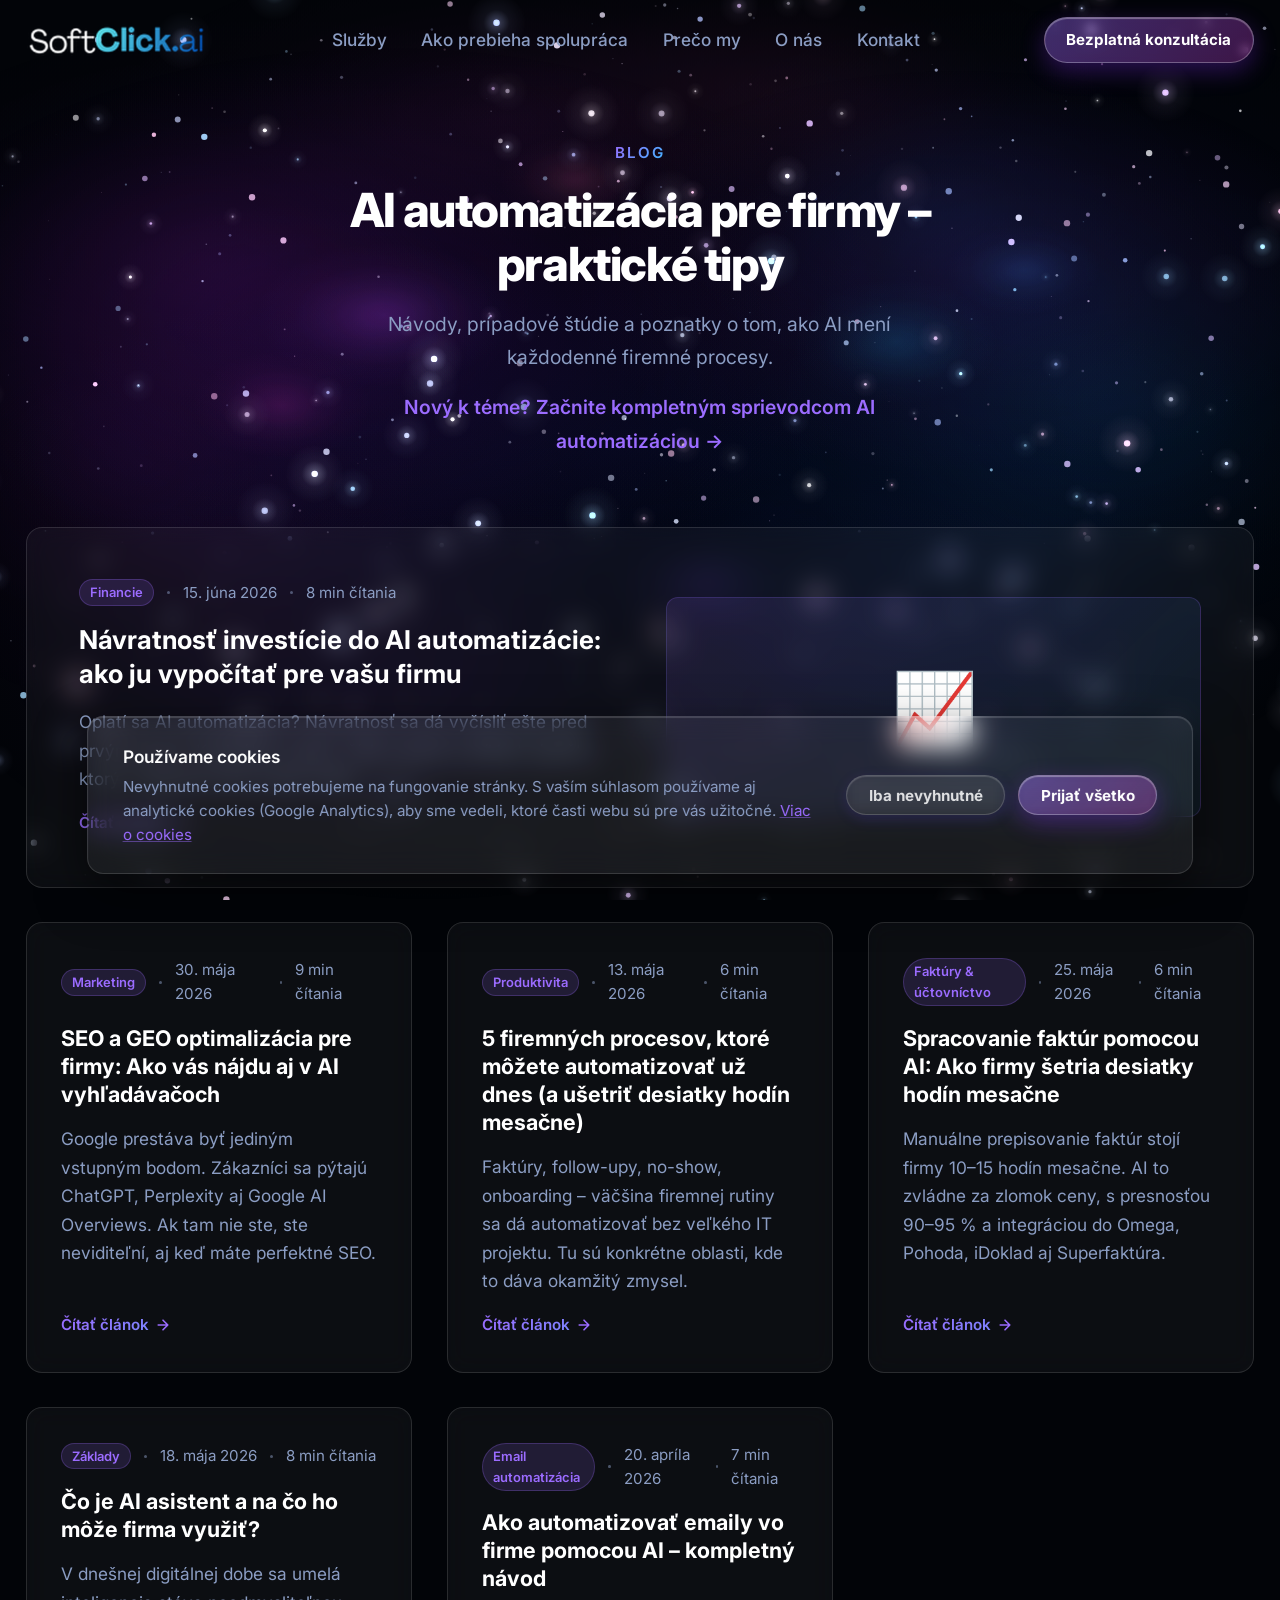
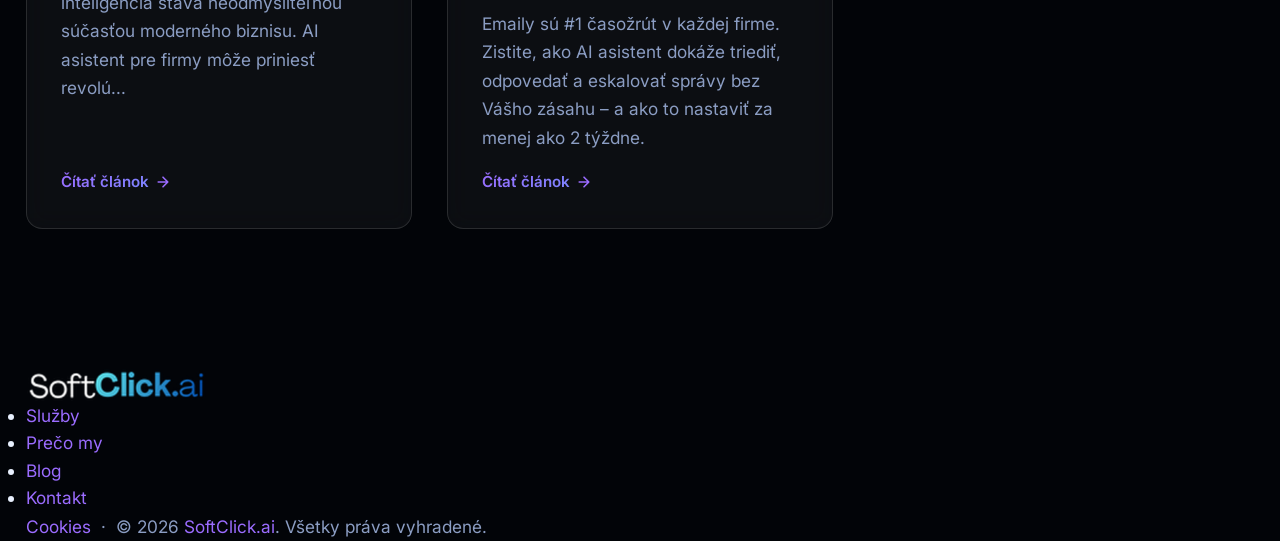
==== commit 6418145d: "Cookie lista so skutocnym blokovanim analytiky + mensia karta cennika COOKIES: - Google Analytics sa" ====
--- a/blog/index.html
+++ b/blog/index.html
@@ -38,11 +38,12 @@
   <link rel="preconnect" href="https://fonts.googleapis.com">
   <link rel="preconnect" href="https://fonts.gstatic.com" crossorigin>
   <link href="https://fonts.googleapis.com/css2?family=Inter:wght@400;500;600;700;800&display=swap" rel="stylesheet">
-  <link rel="stylesheet" href="../css/variables.css?v=20260730c">
-  <link rel="stylesheet" href="../css/base.css?v=20260730c">
-  <link rel="stylesheet" href="../css/header.css?v=20260730c">
-  <link rel="stylesheet" href="../css/buttons.css?v=20260730c">
-  <link rel="stylesheet" href="../css/responsive.css?v=20260730c">
+  <link rel="stylesheet" href="../css/variables.css?v=20260730d">
+  <link rel="stylesheet" href="../css/base.css?v=20260730d">
+  <link rel="stylesheet" href="../css/header.css?v=20260730d">
+  <link rel="stylesheet" href="../css/buttons.css?v=20260730d">
+  <link rel="stylesheet" href="../css/responsive.css?v=20260730d">
+  <link rel="stylesheet" href="../css/cookies.css?v=20260730d">
 
   <style>
     /* Blog-specific styles */
@@ -393,15 +394,16 @@
             <li><a href="/blog/">Blog</a></li>
             <li><a href="/#kontakt">Kontakt</a></li>
           </ul>
-          <p class="footer-copy">&copy; 2026 <a href="/">SoftClick.ai</a>. Všetky práva vyhradené.</p>
+          <p class="footer-copy"><a href="../cookies.html">Cookies</a> &nbsp;·&nbsp; &copy; 2026 <a href="/">SoftClick.ai</a>. Všetky práva vyhradené.</p>
         </div>
       </div>
     </footer>
 
   </div>
 
-  <script src="../js/stars.js?v=20260730c"></script>
-  <script src="../js/main.js?v=20260730c"></script>
-  <script src="../js/animations.js?v=20260730c"></script>
+  <script src="../js/stars.js?v=20260730d"></script>
+  <script src="../js/main.js?v=20260730d"></script>
+  <script src="../js/animations.js?v=20260730d"></script>
+  <script src="../js/cookies.js?v=20260730d"></script>
 </body>
 </html>
--- a/css/cookies.css
+++ b/css/cookies.css
@@ -0,0 +1,88 @@
+/* ===== COOKIE LISTA ===== */
+.cookie-bar {
+  position: fixed;
+  left: 50%;
+  bottom: 0;
+  transform: translate(-50%, 120%);
+  width: min(64rem, calc(100% - 2rem));
+  margin-bottom: var(--space-lg);
+  z-index: 10000;
+  background: rgba(255, 255, 255, 0.055);
+  border: 1px solid rgba(255, 255, 255, 0.14);
+  border-radius: var(--radius-lg);
+  backdrop-filter: blur(14px);
+  -webkit-backdrop-filter: blur(14px);
+  box-shadow: 0 18px 50px rgba(0, 0, 0, 0.55),
+              inset 0 1px 1px rgba(255, 255, 255, 0.16);
+  opacity: 0;
+  transition: transform 0.45s cubic-bezier(0.22, 1, 0.36, 1), opacity 0.45s ease;
+}
+
+.cookie-bar.is-open {
+  transform: translate(-50%, 0);
+  opacity: 1;
+}
+
+.cookie-bar__inner {
+  display: flex;
+  align-items: center;
+  gap: var(--space-xl);
+  padding: var(--space-lg) var(--space-xl);
+}
+
+.cookie-bar__text strong {
+  display: block;
+  color: var(--text-heading);
+  font-size: var(--font-size-base);
+  font-weight: 600;
+  margin-bottom: 4px;
+}
+
+.cookie-bar__text p {
+  margin: 0;
+  font-size: var(--font-size-sm);
+  line-height: 1.6;
+  color: var(--text-muted);
+}
+
+.cookie-bar__text a {
+  color: var(--accent-violet);
+  text-decoration: underline;
+  text-decoration-color: rgba(155, 108, 255, 0.45);
+}
+
+.cookie-bar__text a:hover {
+  text-decoration-color: var(--accent-violet);
+}
+
+.cookie-bar__actions {
+  display: flex;
+  gap: var(--space-sm);
+  flex-shrink: 0;
+}
+
+.cookie-bar__actions .btn {
+  white-space: nowrap;
+}
+
+@media (max-width: 767px) {
+  .cookie-bar__inner {
+    flex-direction: column;
+    align-items: stretch;
+    gap: var(--space-md);
+    padding: var(--space-lg);
+  }
+  .cookie-bar__actions {
+    flex-direction: column-reverse;
+  }
+  .cookie-bar__actions .btn {
+    width: 100%;
+    justify-content: center;
+  }
+}
+
+@media (prefers-reduced-motion: reduce) {
+  .cookie-bar {
+    transition: none;
+  }
+}
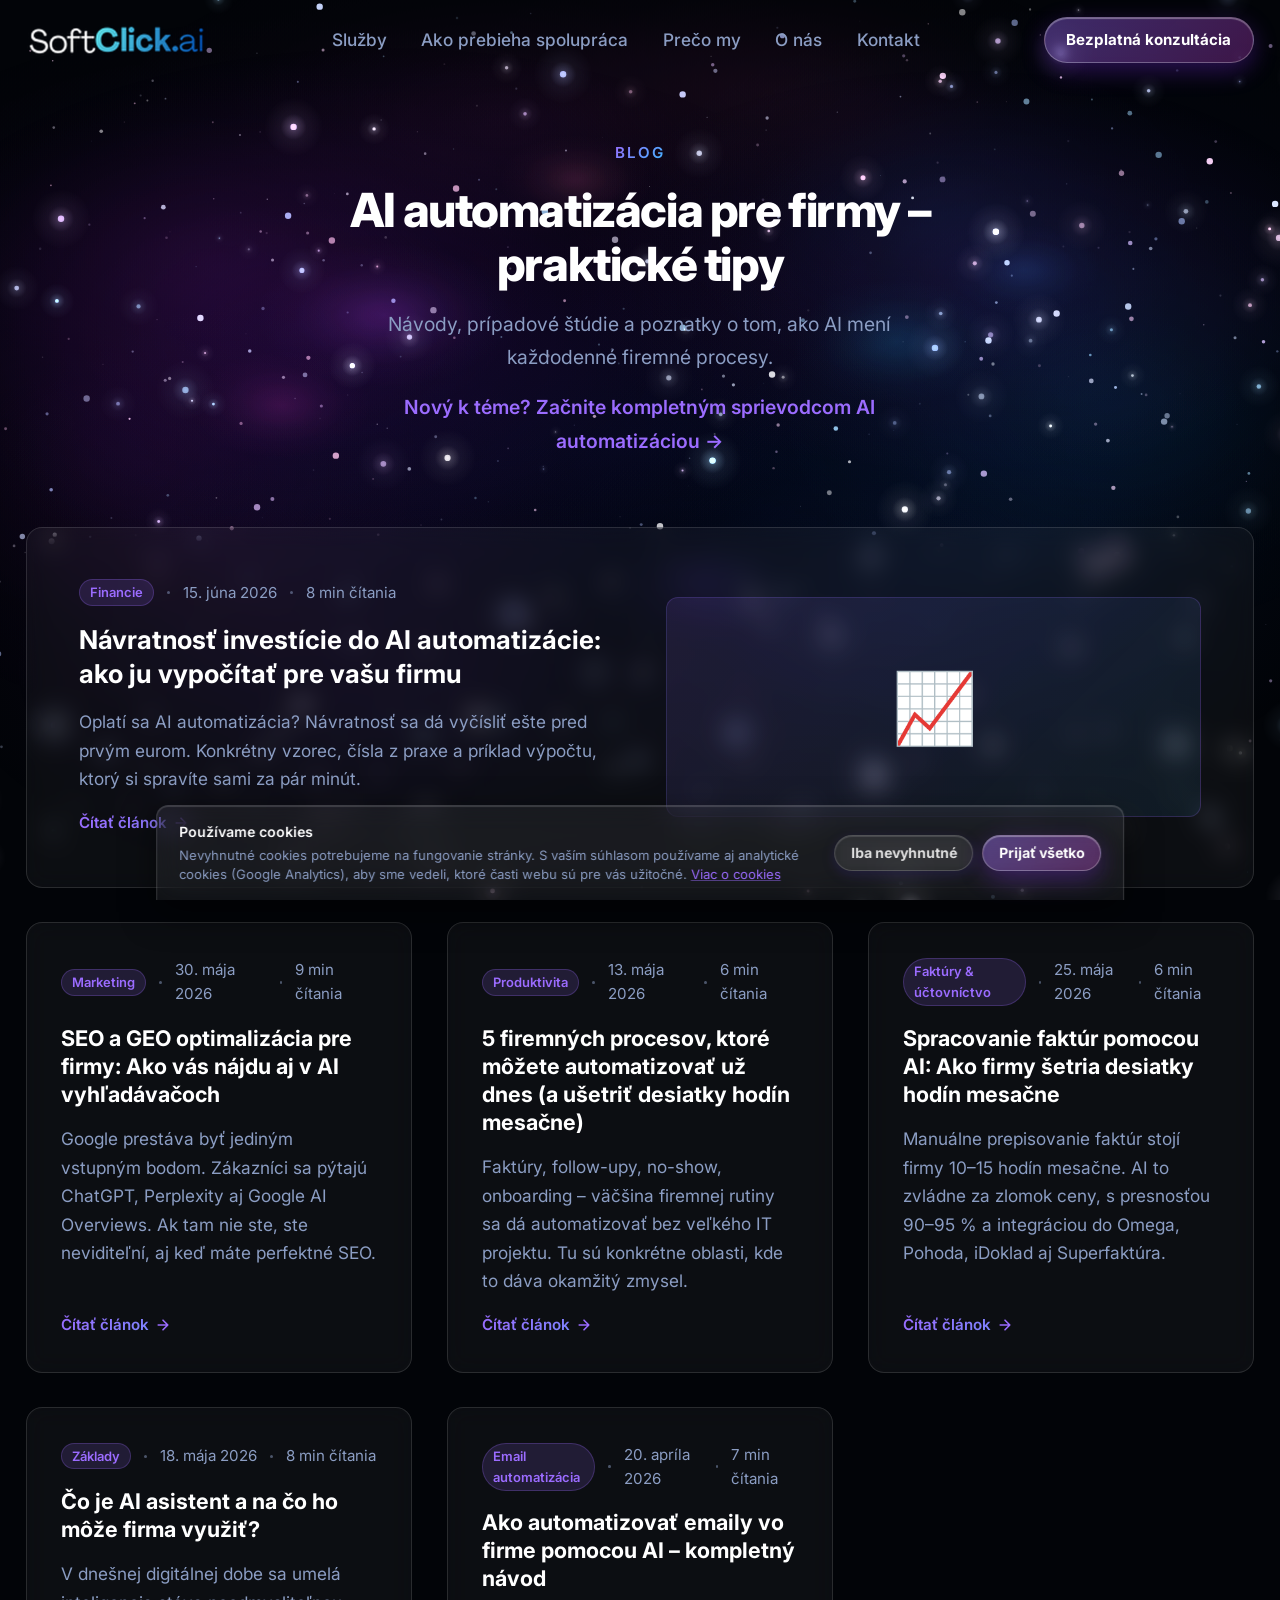
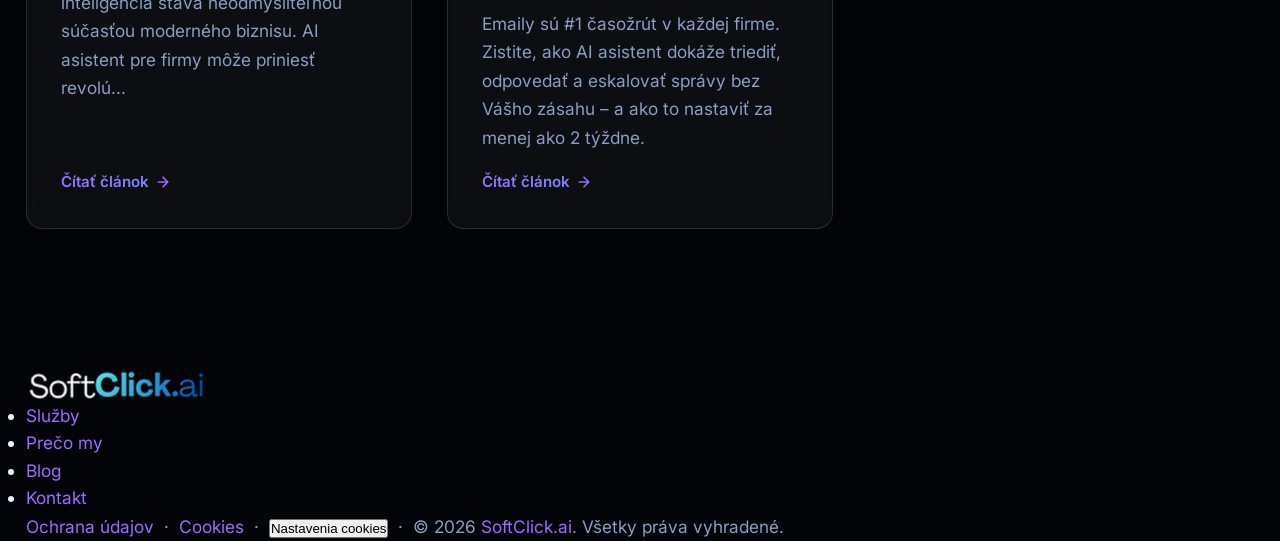
==== commit 3b0326bd: "Cookie lista: kompaktnejsi dizajn + stranka ochrany osobnych udajov - Cookie lista prerobena z velke" ====
--- a/blog/index.html
+++ b/blog/index.html
@@ -38,12 +38,12 @@
   <link rel="preconnect" href="https://fonts.googleapis.com">
   <link rel="preconnect" href="https://fonts.gstatic.com" crossorigin>
   <link href="https://fonts.googleapis.com/css2?family=Inter:wght@400;500;600;700;800&display=swap" rel="stylesheet">
-  <link rel="stylesheet" href="../css/variables.css?v=20260730d">
-  <link rel="stylesheet" href="../css/base.css?v=20260730d">
-  <link rel="stylesheet" href="../css/header.css?v=20260730d">
-  <link rel="stylesheet" href="../css/buttons.css?v=20260730d">
-  <link rel="stylesheet" href="../css/responsive.css?v=20260730d">
-  <link rel="stylesheet" href="../css/cookies.css?v=20260730d">
+  <link rel="stylesheet" href="../css/variables.css?v=20260730g">
+  <link rel="stylesheet" href="../css/base.css?v=20260730g">
+  <link rel="stylesheet" href="../css/header.css?v=20260730g">
+  <link rel="stylesheet" href="../css/buttons.css?v=20260730g">
+  <link rel="stylesheet" href="../css/responsive.css?v=20260730g">
+  <link rel="stylesheet" href="../css/cookies.css?v=20260730g">
 
   <style>
     /* Blog-specific styles */
@@ -394,16 +394,16 @@
             <li><a href="/blog/">Blog</a></li>
             <li><a href="/#kontakt">Kontakt</a></li>
           </ul>
-          <p class="footer-copy"><a href="../cookies.html">Cookies</a> &nbsp;·&nbsp; &copy; 2026 <a href="/">SoftClick.ai</a>. Všetky práva vyhradené.</p>
+          <p class="footer-copy"><a href="../ochrana-osobnych-udajov.html">Ochrana údajov</a> &nbsp;·&nbsp; <a href="../cookies.html">Cookies</a> &nbsp;·&nbsp; <button type="button" class="footer-link-btn" data-cookie-settings>Nastavenia cookies</button> &nbsp;·&nbsp; &copy; 2026 <a href="/">SoftClick.ai</a>. Všetky práva vyhradené.</p>
         </div>
       </div>
     </footer>
 
   </div>
 
-  <script src="../js/stars.js?v=20260730d"></script>
-  <script src="../js/main.js?v=20260730d"></script>
-  <script src="../js/animations.js?v=20260730d"></script>
-  <script src="../js/cookies.js?v=20260730d"></script>
+  <script src="../js/stars.js?v=20260730g"></script>
+  <script src="../js/main.js?v=20260730g"></script>
+  <script src="../js/animations.js?v=20260730g"></script>
+  <script src="../js/cookies.js?v=20260730g"></script>
 </body>
 </html>
--- a/css/cookies.css
+++ b/css/cookies.css
@@ -1,21 +1,21 @@
-/* ===== COOKIE LISTA ===== */
+/* ===== COOKIE LISTA (siroka, kompaktna, splyva s krajom obrazovky) ===== */
 .cookie-bar {
   position: fixed;
   left: 50%;
   bottom: 0;
   transform: translate(-50%, 120%);
-  width: min(64rem, calc(100% - 2rem));
-  margin-bottom: var(--space-lg);
+  width: min(56rem, calc(100% - 2rem));
   z-index: 10000;
   background: rgba(255, 255, 255, 0.055);
   border: 1px solid rgba(255, 255, 255, 0.14);
-  border-radius: var(--radius-lg);
+  border-bottom: none;
+  border-radius: var(--radius-md) var(--radius-md) 0 0;
   backdrop-filter: blur(14px);
   -webkit-backdrop-filter: blur(14px);
-  box-shadow: 0 18px 50px rgba(0, 0, 0, 0.55),
+  box-shadow: 0 12px 34px rgba(0, 0, 0, 0.5),
               inset 0 1px 1px rgba(255, 255, 255, 0.16);
   opacity: 0;
-  transition: transform 0.45s cubic-bezier(0.22, 1, 0.36, 1), opacity 0.45s ease;
+  transition: transform 0.4s cubic-bezier(0.22, 1, 0.36, 1), opacity 0.4s ease;
 }
 
 .cookie-bar.is-open {
@@ -26,22 +26,22 @@
 .cookie-bar__inner {
   display: flex;
   align-items: center;
-  gap: var(--space-xl);
-  padding: var(--space-lg) var(--space-xl);
+  gap: 1.25rem;
+  padding: 0.9rem 1.25rem;
 }
 
 .cookie-bar__text strong {
   display: block;
   color: var(--text-heading);
-  font-size: var(--font-size-base);
+  font-size: 0.8125rem;
   font-weight: 600;
-  margin-bottom: 4px;
+  margin-bottom: 2px;
 }
 
 .cookie-bar__text p {
   margin: 0;
-  font-size: var(--font-size-sm);
-  line-height: 1.6;
+  font-size: 0.75rem;
+  line-height: 1.5;
   color: var(--text-muted);
 }
 
@@ -57,27 +57,25 @@
 
 .cookie-bar__actions {
   display: flex;
-  gap: var(--space-sm);
+  gap: 0.5rem;
   flex-shrink: 0;
 }
 
 .cookie-bar__actions .btn {
   white-space: nowrap;
+  padding: 0.5rem 0.9rem;
+  font-size: 0.8125rem;
 }
 
 @media (max-width: 767px) {
   .cookie-bar__inner {
     flex-direction: column;
     align-items: stretch;
-    gap: var(--space-md);
-    padding: var(--space-lg);
-  }
-  .cookie-bar__actions {
-    flex-direction: column-reverse;
+    gap: 0.7rem;
+    padding: 0.9rem 1rem 1rem;
   }
   .cookie-bar__actions .btn {
-    width: 100%;
-    justify-content: center;
+    flex: 1;
   }
 }
 
